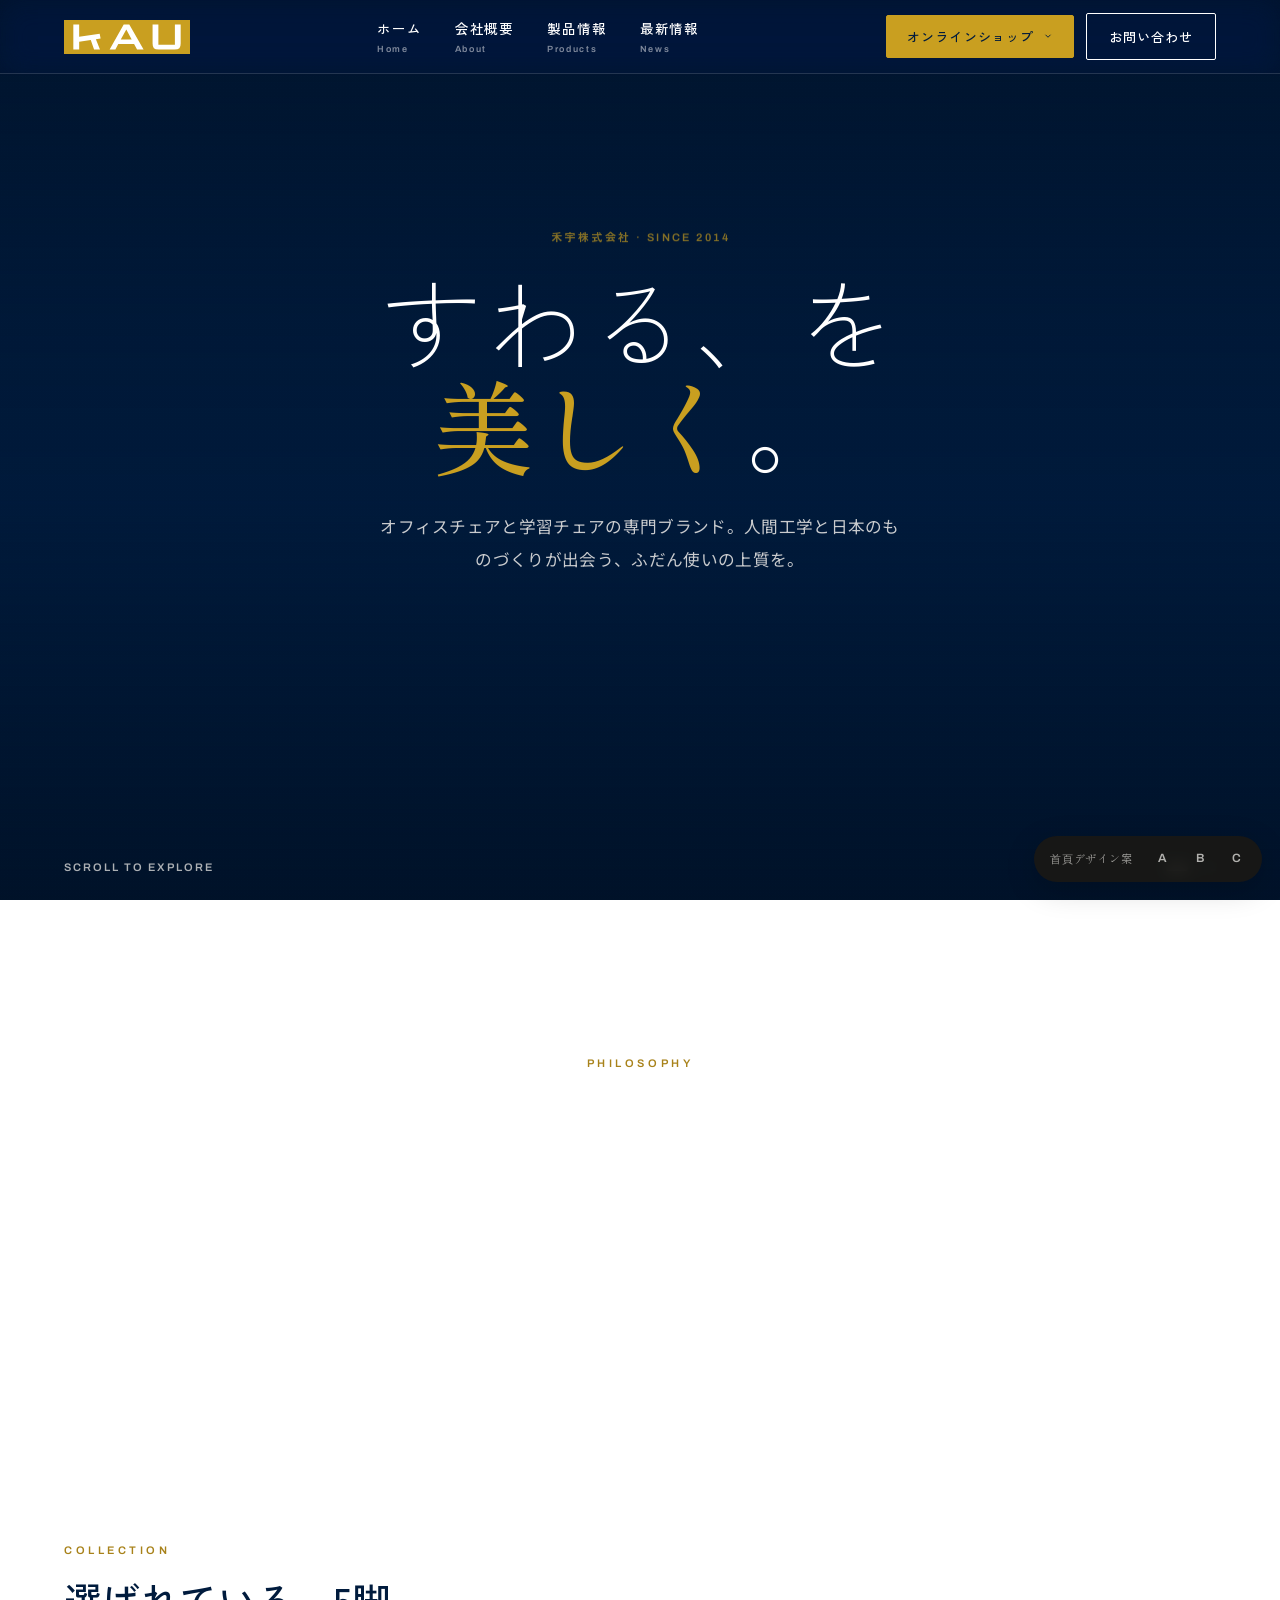
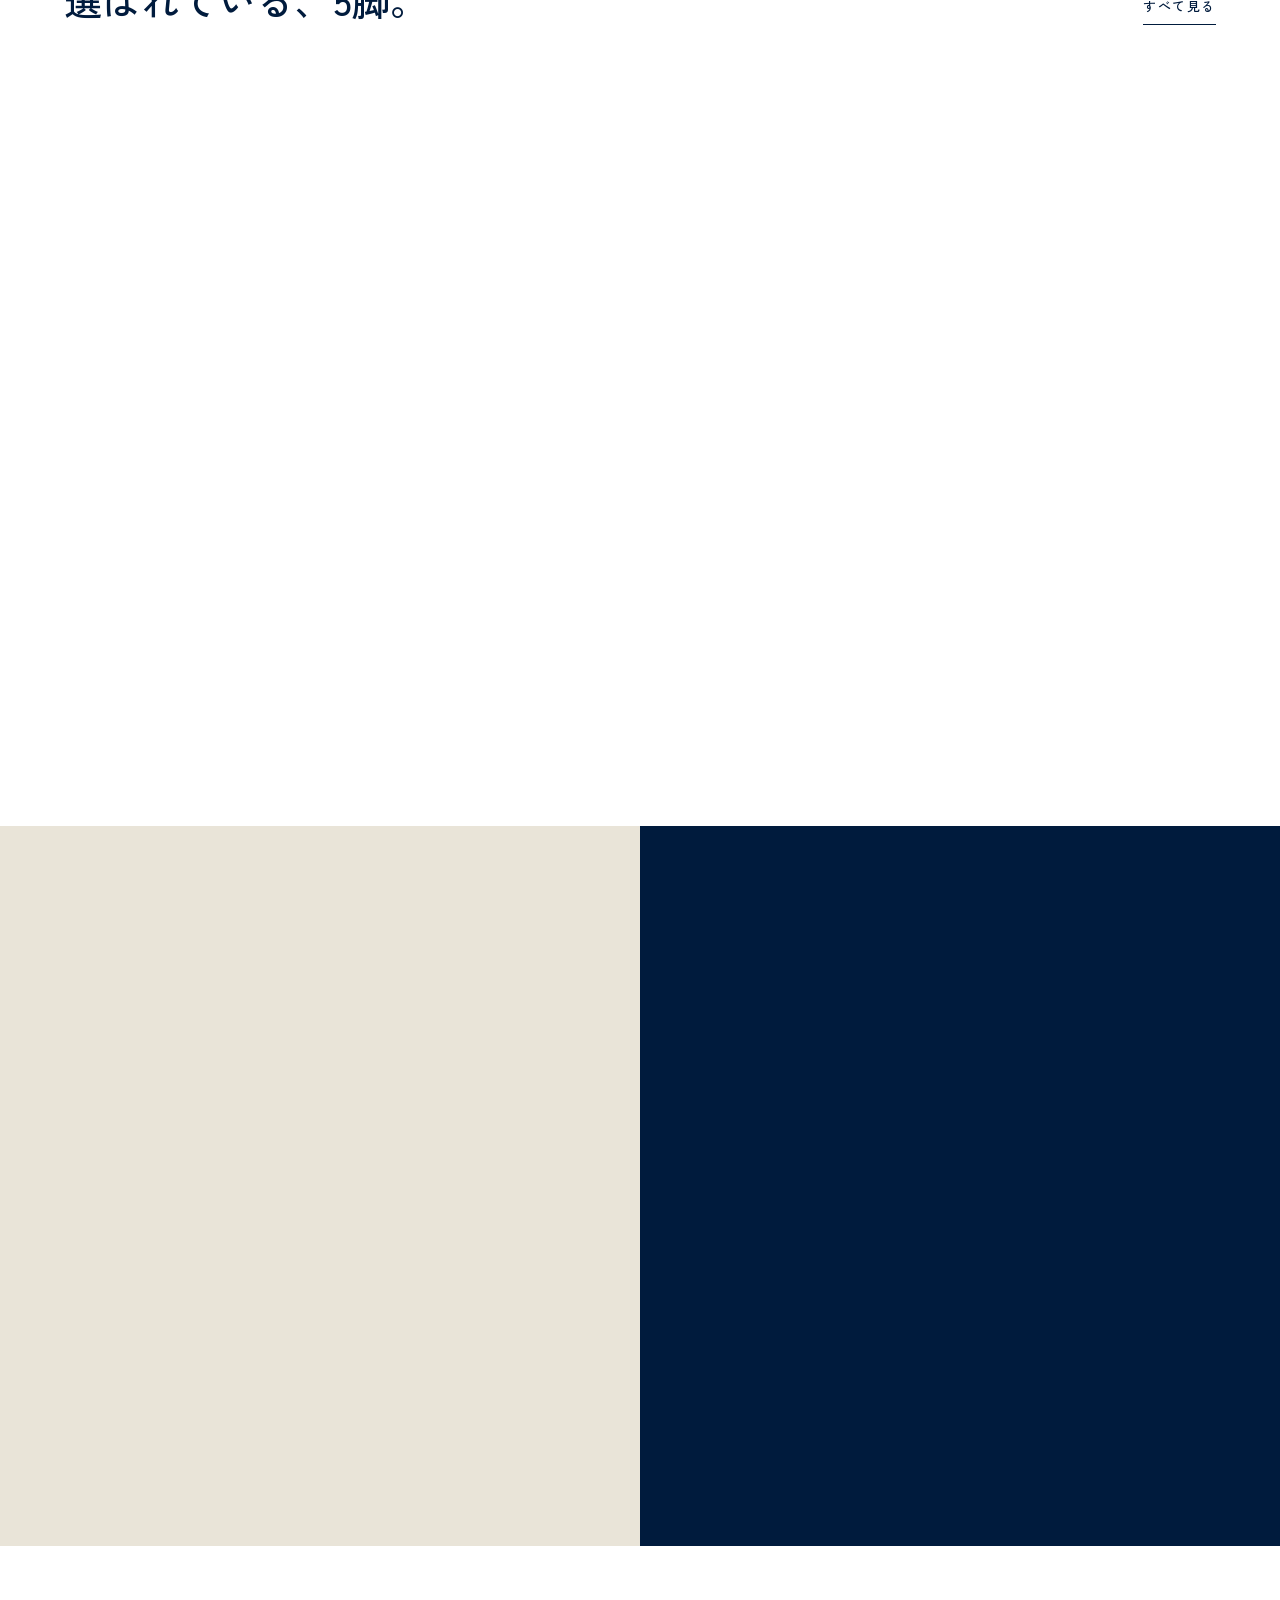
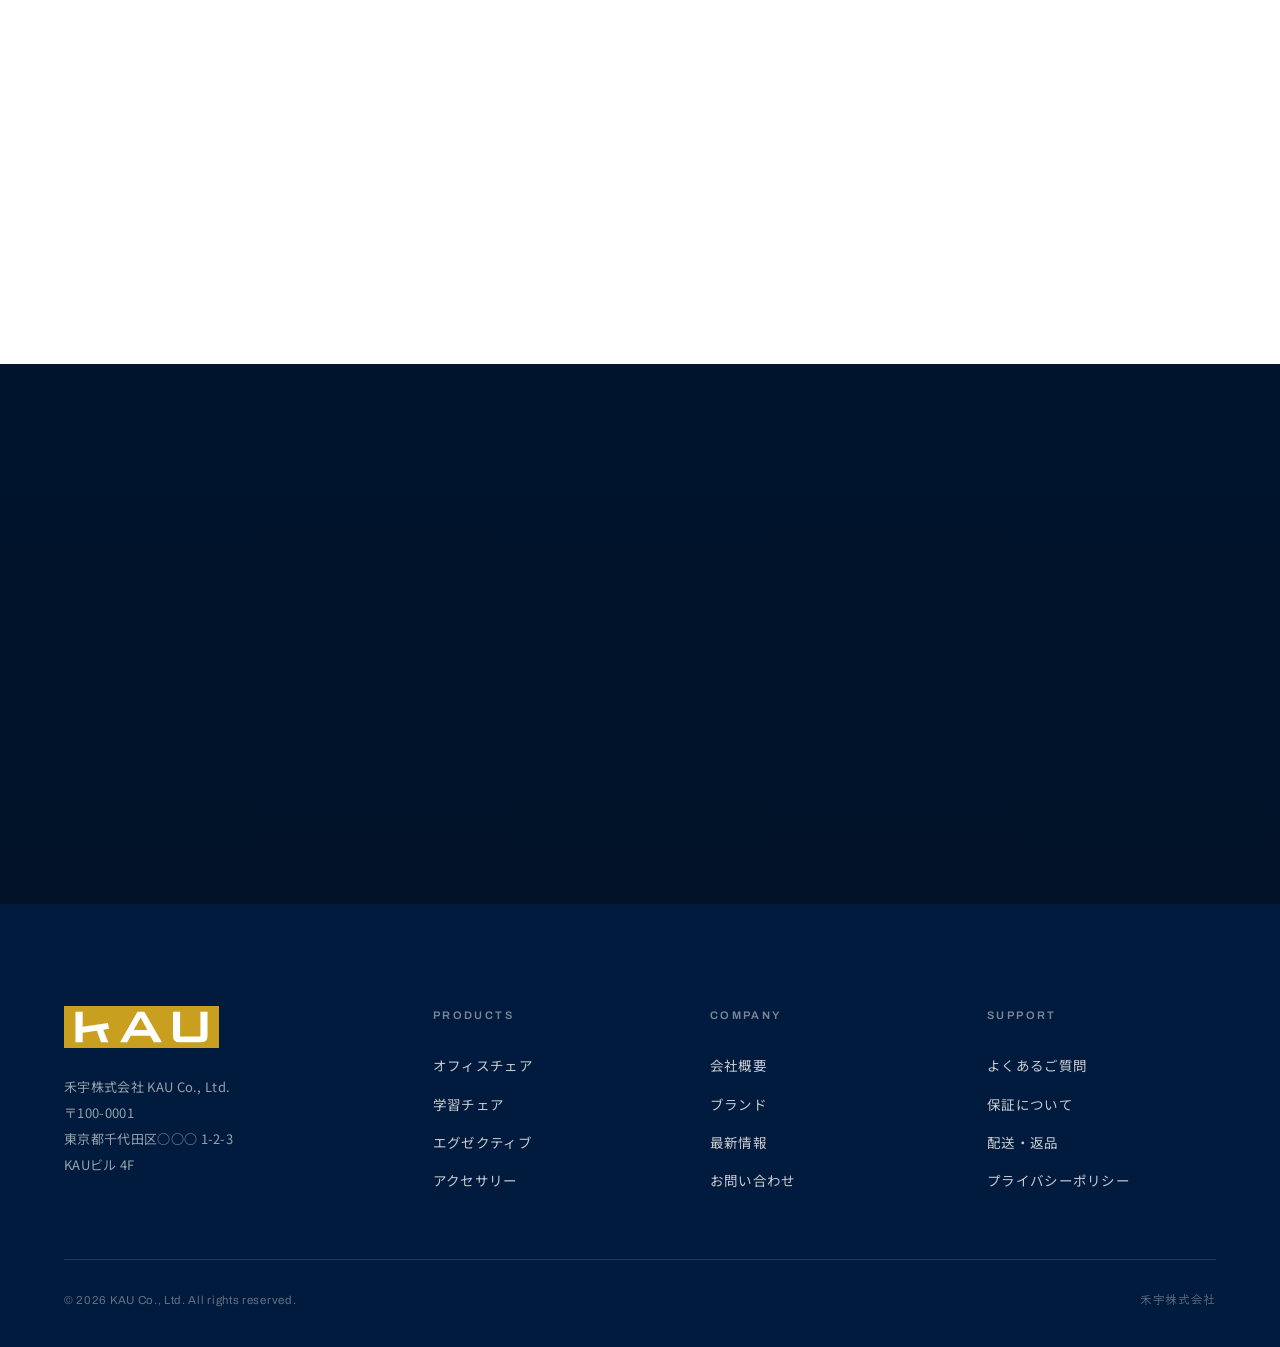
==== home.html @ b7b802b1 "Animate homepage hero image" ====
<!DOCTYPE html>
<html lang="ja"><head><script>window.__resources={"logoLight":"assets/053b8cb4-734b-4eab-8c12-07be625736fb.svg","logoDark":"assets/9c08a819-bf9d-463f-86af-22e1c2d67a0f.svg"};</script>
<meta charset="utf-8">
<meta name="viewport" content="width=device-width, initial-scale=1">
<title>禾宇株式会社 KAU Co., Ltd. — Sit Beautifully</title>


<style>/* ============================================================
   KAU 禾宇株式会社 — Shared Design System
   Japanese minimal · gold × navy on cream
   ============================================================ */

@font-face {
  font-family: 'Archivo';
  font-style: normal;
  font-weight: 400;
  font-stretch: 100%;
  font-display: swap;
  src: url("assets/b38bb054-e94f-462e-8fa9-05065b06b223.woff2") format('woff2');
  unicode-range: U+20-7e, U+a5, U+a9, U+b0, U+b7, U+d7, U+2013-2014, U+25cb, U+3000-3002, U+300c-300d, U+3012, U+3042, U+3044, U+3046, U+3048, U+304a-304d, U+304f, U+3051-305b, U+305d-3061, U+3063-306b, U+306e-3070, U+3073, U+3075-3076, U+3078-3079, U+307b, U+307e-3082, U+3084, U+3087-308d, U+308f, U+3092-3093, U+30a2-30a4, U+30a7-30ab, U+30ad, U+30af-30b1, U+30b3, U+30b5-30bc, U+30bf-30c1, U+30c3, U+30c6-30cb, U+30cf-30d1, U+30d3, U+30d5-30d7, U+30d9, U+30db, U+30dd-30e3, U+30e5, U+30e7, U+30e9-30ed, U+30ef, U+30f3, U+30fb-30fc, U+4e00-4e01, U+4e07, U+4e0a-4e0b, U+4e16, U+4e21, U+4e2d, U+4e3b, U+4e45, U+4e4b, U+4e88, U+4e8b, U+4ea4, U+4eac, U+4eba, U+4ec0, U+4ed5, U+4ee3, U+4efb, U+4f01, U+4f11, U+4f1a, U+4f47, U+4f4d, U+4f53, U+4f5c, U+4f7f, U+4fdd, U+5065, U+50be, U+50cf, U+50f9, U+512a, U+5148, U+5165, U+5177, U+5185-5186, U+5199, U+51fa, U+5206, U+522a, U+5236, U+52a0, U+52d5, U+52e2, U+5316, U+533a, U+5343, U+5354, U+5373, U+539a, U+53d6-53d7, U+53ef-53f0, U+53f3, U+5408, U+540d, U+5411, U+54c1, U+54e1, U+554f, U+5668, U+56f3, U+571f, U+5727-5728, U+5730, U+5831, U+5834, U+58f2, U+591a, U+5927, U+5929, U+59a5, U+59cb, U+59ff, U+5b50, U+5b57-5b58, U+5b66, U+5b87, U+5b89, U+5b9f, U+5bb6, U+5bb9, U+5bbf, U+5bc4, U+5be7, U+5bfe, U+5c02, U+5c0e, U+5c4a, U+5c55, U+5de5-5de6, U+5e02, U+5e38, U+5e73-5e74, U+5e97, U+5ea7, U+5eb7, U+5f0f, U+5f15, U+5f62, U+5f79, U+5f8c, U+5f92-5f93, U+5fae, U+5fc3, U+5fdc, U+5feb, U+6027, U+60c5, U+611b, U+611f, U+6210, U+623f-6240, U+627f, U+629c, U+6307, U+6309, U+6389, U+63a1-63a2, U+63d0, U+63db, U+63f4, U+652f, U+6563, U+6570, U+6574, U+659c, U+65b0, U+65b9, U+65e5, U+6642, U+666f, U+66ae, U+66ff-6700, U+6708, U+671f, U+672b-672c, U+6750, U+6765, U+6771, U+682a, U+683c, U+6848, U+6905, U+691c, U+696d, U+697d, U+6982, U+69cb, U+6a5f, U+6b21, U+6b63, U+6b69, U+6bb5, U+6bce, U+6c17, U+6c42, U+6cbf, U+6cd5, U+6d41, U+6dfb, U+6eb6, U+7136, U+73fe, U+751f, U+7528, U+7530, U+753b, U+75b2, U+767a, U+76ae, U+76f4, U+76f8, U+771f, U+77e5, U+78ba, U+793a, U+793e, U+795d, U+79be, U+79c1, U+79d1, U+7a4d, U+7a7a, U+7acb, U+7b87, U+7b97, U+7d04, U+7d20, U+7d30, U+7d9a, U+7dda, U+7de0, U+7f6e, U+7f8e, U+7fd2, U+8005, U+8010, U+808c, U+80cc, U+811a, U+81ea, U+8207, U+826f, U+8377, U+85cf, U+884c, U+8868, U+88fd, U+8981, U+898b, U+89a7, U+8a08, U+8a2d, U+8a3c, U+8a66, U+8a73, U+8aad, U+8abf, U+8ac7, U+8acb, U+8ca9, U+8cb7, U+8cc7, U+8cde, U+8cea, U+8cfc, U+8db3, U+8efd, U+8fbc, U+8fd4, U+8ffd, U+9001, U+9006, U+9014, U+9019-901a, U+9020, U+904e, U+9053, U+9069, U+9078, U+90e8, U+90fd, U+914d, U+91cd, U+91cf, U+91d1, U+9215, U+9280, U+9577, U+9580, U+958b, U+9593, U+962a, U+969b, U+96b1, U+96c6, U+9759, U+9762, U+9769, U+986f, U+99c5, U+9a13, U+9aa8, U+9ad8, U+ff08-ff09;
}
@font-face {
  font-family: 'Archivo';
  font-style: normal;
  font-weight: 500;
  font-stretch: 100%;
  font-display: swap;
  src: url("assets/b38bb054-e94f-462e-8fa9-05065b06b223.woff2") format('woff2');
  unicode-range: U+20-7e, U+a5, U+a9, U+b0, U+b7, U+d7, U+2013-2014, U+25cb, U+3000-3002, U+300c-300d, U+3012, U+3042, U+3044, U+3046, U+3048, U+304a-304d, U+304f, U+3051-305b, U+305d-3061, U+3063-306b, U+306e-3070, U+3073, U+3075-3076, U+3078-3079, U+307b, U+307e-3082, U+3084, U+3087-308d, U+308f, U+3092-3093, U+30a2-30a4, U+30a7-30ab, U+30ad, U+30af-30b1, U+30b3, U+30b5-30bc, U+30bf-30c1, U+30c3, U+30c6-30cb, U+30cf-30d1, U+30d3, U+30d5-30d7, U+30d9, U+30db, U+30dd-30e3, U+30e5, U+30e7, U+30e9-30ed, U+30ef, U+30f3, U+30fb-30fc, U+4e00-4e01, U+4e07, U+4e0a-4e0b, U+4e16, U+4e21, U+4e2d, U+4e3b, U+4e45, U+4e4b, U+4e88, U+4e8b, U+4ea4, U+4eac, U+4eba, U+4ec0, U+4ed5, U+4ee3, U+4efb, U+4f01, U+4f11, U+4f1a, U+4f47, U+4f4d, U+4f53, U+4f5c, U+4f7f, U+4fdd, U+5065, U+50be, U+50cf, U+50f9, U+512a, U+5148, U+5165, U+5177, U+5185-5186, U+5199, U+51fa, U+5206, U+522a, U+5236, U+52a0, U+52d5, U+52e2, U+5316, U+533a, U+5343, U+5354, U+5373, U+539a, U+53d6-53d7, U+53ef-53f0, U+53f3, U+5408, U+540d, U+5411, U+54c1, U+54e1, U+554f, U+5668, U+56f3, U+571f, U+5727-5728, U+5730, U+5831, U+5834, U+58f2, U+591a, U+5927, U+5929, U+59a5, U+59cb, U+59ff, U+5b50, U+5b57-5b58, U+5b66, U+5b87, U+5b89, U+5b9f, U+5bb6, U+5bb9, U+5bbf, U+5bc4, U+5be7, U+5bfe, U+5c02, U+5c0e, U+5c4a, U+5c55, U+5de5-5de6, U+5e02, U+5e38, U+5e73-5e74, U+5e97, U+5ea7, U+5eb7, U+5f0f, U+5f15, U+5f62, U+5f79, U+5f8c, U+5f92-5f93, U+5fae, U+5fc3, U+5fdc, U+5feb, U+6027, U+60c5, U+611b, U+611f, U+6210, U+623f-6240, U+627f, U+629c, U+6307, U+6309, U+6389, U+63a1-63a2, U+63d0, U+63db, U+63f4, U+652f, U+6563, U+6570, U+6574, U+659c, U+65b0, U+65b9, U+65e5, U+6642, U+666f, U+66ae, U+66ff-6700, U+6708, U+671f, U+672b-672c, U+6750, U+6765, U+6771, U+682a, U+683c, U+6848, U+6905, U+691c, U+696d, U+697d, U+6982, U+69cb, U+6a5f, U+6b21, U+6b63, U+6b69, U+6bb5, U+6bce, U+6c17, U+6c42, U+6cbf, U+6cd5, U+6d41, U+6dfb, U+6eb6, U+7136, U+73fe, U+751f, U+7528, U+7530, U+753b, U+75b2, U+767a, U+76ae, U+76f4, U+76f8, U+771f, U+77e5, U+78ba, U+793a, U+793e, U+795d, U+79be, U+79c1, U+79d1, U+7a4d, U+7a7a, U+7acb, U+7b87, U+7b97, U+7d04, U+7d20, U+7d30, U+7d9a, U+7dda, U+7de0, U+7f6e, U+7f8e, U+7fd2, U+8005, U+8010, U+808c, U+80cc, U+811a, U+81ea, U+8207, U+826f, U+8377, U+85cf, U+884c, U+8868, U+88fd, U+8981, U+898b, U+89a7, U+8a08, U+8a2d, U+8a3c, U+8a66, U+8a73, U+8aad, U+8abf, U+8ac7, U+8acb, U+8ca9, U+8cb7, U+8cc7, U+8cde, U+8cea, U+8cfc, U+8db3, U+8efd, U+8fbc, U+8fd4, U+8ffd, U+9001, U+9006, U+9014, U+9019-901a, U+9020, U+904e, U+9053, U+9069, U+9078, U+90e8, U+90fd, U+914d, U+91cd, U+91cf, U+91d1, U+9215, U+9280, U+9577, U+9580, U+958b, U+9593, U+962a, U+969b, U+96b1, U+96c6, U+9759, U+9762, U+9769, U+986f, U+99c5, U+9a13, U+9aa8, U+9ad8, U+ff08-ff09;
}
@font-face {
  font-family: 'Archivo';
  font-style: normal;
  font-weight: 600;
  font-stretch: 100%;
  font-display: swap;
  src: url("assets/b38bb054-e94f-462e-8fa9-05065b06b223.woff2") format('woff2');
  unicode-range: U+20-7e, U+a5, U+a9, U+b0, U+b7, U+d7, U+2013-2014, U+25cb, U+3000-3002, U+300c-300d, U+3012, U+3042, U+3044, U+3046, U+3048, U+304a-304d, U+304f, U+3051-305b, U+305d-3061, U+3063-306b, U+306e-3070, U+3073, U+3075-3076, U+3078-3079, U+307b, U+307e-3082, U+3084, U+3087-308d, U+308f, U+3092-3093, U+30a2-30a4, U+30a7-30ab, U+30ad, U+30af-30b1, U+30b3, U+30b5-30bc, U+30bf-30c1, U+30c3, U+30c6-30cb, U+30cf-30d1, U+30d3, U+30d5-30d7, U+30d9, U+30db, U+30dd-30e3, U+30e5, U+30e7, U+30e9-30ed, U+30ef, U+30f3, U+30fb-30fc, U+4e00-4e01, U+4e07, U+4e0a-4e0b, U+4e16, U+4e21, U+4e2d, U+4e3b, U+4e45, U+4e4b, U+4e88, U+4e8b, U+4ea4, U+4eac, U+4eba, U+4ec0, U+4ed5, U+4ee3, U+4efb, U+4f01, U+4f11, U+4f1a, U+4f47, U+4f4d, U+4f53, U+4f5c, U+4f7f, U+4fdd, U+5065, U+50be, U+50cf, U+50f9, U+512a, U+5148, U+5165, U+5177, U+5185-5186, U+5199, U+51fa, U+5206, U+522a, U+5236, U+52a0, U+52d5, U+52e2, U+5316, U+533a, U+5343, U+5354, U+5373, U+539a, U+53d6-53d7, U+53ef-53f0, U+53f3, U+5408, U+540d, U+5411, U+54c1, U+54e1, U+554f, U+5668, U+56f3, U+571f, U+5727-5728, U+5730, U+5831, U+5834, U+58f2, U+591a, U+5927, U+5929, U+59a5, U+59cb, U+59ff, U+5b50, U+5b57-5b58, U+5b66, U+5b87, U+5b89, U+5b9f, U+5bb6, U+5bb9, U+5bbf, U+5bc4, U+5be7, U+5bfe, U+5c02, U+5c0e, U+5c4a, U+5c55, U+5de5-5de6, U+5e02, U+5e38, U+5e73-5e74, U+5e97, U+5ea7, U+5eb7, U+5f0f, U+5f15, U+5f62, U+5f79, U+5f8c, U+5f92-5f93, U+5fae, U+5fc3, U+5fdc, U+5feb, U+6027, U+60c5, U+611b, U+611f, U+6210, U+623f-6240, U+627f, U+629c, U+6307, U+6309, U+6389, U+63a1-63a2, U+63d0, U+63db, U+63f4, U+652f, U+6563, U+6570, U+6574, U+659c, U+65b0, U+65b9, U+65e5, U+6642, U+666f, U+66ae, U+66ff-6700, U+6708, U+671f, U+672b-672c, U+6750, U+6765, U+6771, U+682a, U+683c, U+6848, U+6905, U+691c, U+696d, U+697d, U+6982, U+69cb, U+6a5f, U+6b21, U+6b63, U+6b69, U+6bb5, U+6bce, U+6c17, U+6c42, U+6cbf, U+6cd5, U+6d41, U+6dfb, U+6eb6, U+7136, U+73fe, U+751f, U+7528, U+7530, U+753b, U+75b2, U+767a, U+76ae, U+76f4, U+76f8, U+771f, U+77e5, U+78ba, U+793a, U+793e, U+795d, U+79be, U+79c1, U+79d1, U+7a4d, U+7a7a, U+7acb, U+7b87, U+7b97, U+7d04, U+7d20, U+7d30, U+7d9a, U+7dda, U+7de0, U+7f6e, U+7f8e, U+7fd2, U+8005, U+8010, U+808c, U+80cc, U+811a, U+81ea, U+8207, U+826f, U+8377, U+85cf, U+884c, U+8868, U+88fd, U+8981, U+898b, U+89a7, U+8a08, U+8a2d, U+8a3c, U+8a66, U+8a73, U+8aad, U+8abf, U+8ac7, U+8acb, U+8ca9, U+8cb7, U+8cc7, U+8cde, U+8cea, U+8cfc, U+8db3, U+8efd, U+8fbc, U+8fd4, U+8ffd, U+9001, U+9006, U+9014, U+9019-901a, U+9020, U+904e, U+9053, U+9069, U+9078, U+90e8, U+90fd, U+914d, U+91cd, U+91cf, U+91d1, U+9215, U+9280, U+9577, U+9580, U+958b, U+9593, U+962a, U+969b, U+96b1, U+96c6, U+9759, U+9762, U+9769, U+986f, U+99c5, U+9a13, U+9aa8, U+9ad8, U+ff08-ff09;
}
@font-face {
  font-family: 'Archivo';
  font-style: normal;
  font-weight: 700;
  font-stretch: 100%;
  font-display: swap;
  src: url("assets/b38bb054-e94f-462e-8fa9-05065b06b223.woff2") format('woff2');
  unicode-range: U+20-7e, U+a5, U+a9, U+b0, U+b7, U+d7, U+2013-2014, U+25cb, U+3000-3002, U+300c-300d, U+3012, U+3042, U+3044, U+3046, U+3048, U+304a-304d, U+304f, U+3051-305b, U+305d-3061, U+3063-306b, U+306e-3070, U+3073, U+3075-3076, U+3078-3079, U+307b, U+307e-3082, U+3084, U+3087-308d, U+308f, U+3092-3093, U+30a2-30a4, U+30a7-30ab, U+30ad, U+30af-30b1, U+30b3, U+30b5-30bc, U+30bf-30c1, U+30c3, U+30c6-30cb, U+30cf-30d1, U+30d3, U+30d5-30d7, U+30d9, U+30db, U+30dd-30e3, U+30e5, U+30e7, U+30e9-30ed, U+30ef, U+30f3, U+30fb-30fc, U+4e00-4e01, U+4e07, U+4e0a-4e0b, U+4e16, U+4e21, U+4e2d, U+4e3b, U+4e45, U+4e4b, U+4e88, U+4e8b, U+4ea4, U+4eac, U+4eba, U+4ec0, U+4ed5, U+4ee3, U+4efb, U+4f01, U+4f11, U+4f1a, U+4f47, U+4f4d, U+4f53, U+4f5c, U+4f7f, U+4fdd, U+5065, U+50be, U+50cf, U+50f9, U+512a, U+5148, U+5165, U+5177, U+5185-5186, U+5199, U+51fa, U+5206, U+522a, U+5236, U+52a0, U+52d5, U+52e2, U+5316, U+533a, U+5343, U+5354, U+5373, U+539a, U+53d6-53d7, U+53ef-53f0, U+53f3, U+5408, U+540d, U+5411, U+54c1, U+54e1, U+554f, U+5668, U+56f3, U+571f, U+5727-5728, U+5730, U+5831, U+5834, U+58f2, U+591a, U+5927, U+5929, U+59a5, U+59cb, U+59ff, U+5b50, U+5b57-5b58, U+5b66, U+5b87, U+5b89, U+5b9f, U+5bb6, U+5bb9, U+5bbf, U+5bc4, U+5be7, U+5bfe, U+5c02, U+5c0e, U+5c4a, U+5c55, U+5de5-5de6, U+5e02, U+5e38, U+5e73-5e74, U+5e97, U+5ea7, U+5eb7, U+5f0f, U+5f15, U+5f62, U+5f79, U+5f8c, U+5f92-5f93, U+5fae, U+5fc3, U+5fdc, U+5feb, U+6027, U+60c5, U+611b, U+611f, U+6210, U+623f-6240, U+627f, U+629c, U+6307, U+6309, U+6389, U+63a1-63a2, U+63d0, U+63db, U+63f4, U+652f, U+6563, U+6570, U+6574, U+659c, U+65b0, U+65b9, U+65e5, U+6642, U+666f, U+66ae, U+66ff-6700, U+6708, U+671f, U+672b-672c, U+6750, U+6765, U+6771, U+682a, U+683c, U+6848, U+6905, U+691c, U+696d, U+697d, U+6982, U+69cb, U+6a5f, U+6b21, U+6b63, U+6b69, U+6bb5, U+6bce, U+6c17, U+6c42, U+6cbf, U+6cd5, U+6d41, U+6dfb, U+6eb6, U+7136, U+73fe, U+751f, U+7528, U+7530, U+753b, U+75b2, U+767a, U+76ae, U+76f4, U+76f8, U+771f, U+77e5, U+78ba, U+793a, U+793e, U+795d, U+79be, U+79c1, U+79d1, U+7a4d, U+7a7a, U+7acb, U+7b87, U+7b97, U+7d04, U+7d20, U+7d30, U+7d9a, U+7dda, U+7de0, U+7f6e, U+7f8e, U+7fd2, U+8005, U+8010, U+808c, U+80cc, U+811a, U+81ea, U+8207, U+826f, U+8377, U+85cf, U+884c, U+8868, U+88fd, U+8981, U+898b, U+89a7, U+8a08, U+8a2d, U+8a3c, U+8a66, U+8a73, U+8aad, U+8abf, U+8ac7, U+8acb, U+8ca9, U+8cb7, U+8cc7, U+8cde, U+8cea, U+8cfc, U+8db3, U+8efd, U+8fbc, U+8fd4, U+8ffd, U+9001, U+9006, U+9014, U+9019-901a, U+9020, U+904e, U+9053, U+9069, U+9078, U+90e8, U+90fd, U+914d, U+91cd, U+91cf, U+91d1, U+9215, U+9280, U+9577, U+9580, U+958b, U+9593, U+962a, U+969b, U+96b1, U+96c6, U+9759, U+9762, U+9769, U+986f, U+99c5, U+9a13, U+9aa8, U+9ad8, U+ff08-ff09;
}
@font-face {
  font-family: 'Archivo';
  font-style: normal;
  font-weight: 800;
  font-stretch: 100%;
  font-display: swap;
  src: url("assets/b38bb054-e94f-462e-8fa9-05065b06b223.woff2") format('woff2');
  unicode-range: U+20-7e, U+a5, U+a9, U+b0, U+b7, U+d7, U+2013-2014, U+25cb, U+3000-3002, U+300c-300d, U+3012, U+3042, U+3044, U+3046, U+3048, U+304a-304d, U+304f, U+3051-305b, U+305d-3061, U+3063-306b, U+306e-3070, U+3073, U+3075-3076, U+3078-3079, U+307b, U+307e-3082, U+3084, U+3087-308d, U+308f, U+3092-3093, U+30a2-30a4, U+30a7-30ab, U+30ad, U+30af-30b1, U+30b3, U+30b5-30bc, U+30bf-30c1, U+30c3, U+30c6-30cb, U+30cf-30d1, U+30d3, U+30d5-30d7, U+30d9, U+30db, U+30dd-30e3, U+30e5, U+30e7, U+30e9-30ed, U+30ef, U+30f3, U+30fb-30fc, U+4e00-4e01, U+4e07, U+4e0a-4e0b, U+4e16, U+4e21, U+4e2d, U+4e3b, U+4e45, U+4e4b, U+4e88, U+4e8b, U+4ea4, U+4eac, U+4eba, U+4ec0, U+4ed5, U+4ee3, U+4efb, U+4f01, U+4f11, U+4f1a, U+4f47, U+4f4d, U+4f53, U+4f5c, U+4f7f, U+4fdd, U+5065, U+50be, U+50cf, U+50f9, U+512a, U+5148, U+5165, U+5177, U+5185-5186, U+5199, U+51fa, U+5206, U+522a, U+5236, U+52a0, U+52d5, U+52e2, U+5316, U+533a, U+5343, U+5354, U+5373, U+539a, U+53d6-53d7, U+53ef-53f0, U+53f3, U+5408, U+540d, U+5411, U+54c1, U+54e1, U+554f, U+5668, U+56f3, U+571f, U+5727-5728, U+5730, U+5831, U+5834, U+58f2, U+591a, U+5927, U+5929, U+59a5, U+59cb, U+59ff, U+5b50, U+5b57-5b58, U+5b66, U+5b87, U+5b89, U+5b9f, U+5bb6, U+5bb9, U+5bbf, U+5bc4, U+5be7, U+5bfe, U+5c02, U+5c0e, U+5c4a, U+5c55, U+5de5-5de6, U+5e02, U+5e38, U+5e73-5e74, U+5e97, U+5ea7, U+5eb7, U+5f0f, U+5f15, U+5f62, U+5f79, U+5f8c, U+5f92-5f93, U+5fae, U+5fc3, U+5fdc, U+5feb, U+6027, U+60c5, U+611b, U+611f, U+6210, U+623f-6240, U+627f, U+629c, U+6307, U+6309, U+6389, U+63a1-63a2, U+63d0, U+63db, U+63f4, U+652f, U+6563, U+6570, U+6574, U+659c, U+65b0, U+65b9, U+65e5, U+6642, U+666f, U+66ae, U+66ff-6700, U+6708, U+671f, U+672b-672c, U+6750, U+6765, U+6771, U+682a, U+683c, U+6848, U+6905, U+691c, U+696d, U+697d, U+6982, U+69cb, U+6a5f, U+6b21, U+6b63, U+6b69, U+6bb5, U+6bce, U+6c17, U+6c42, U+6cbf, U+6cd5, U+6d41, U+6dfb, U+6eb6, U+7136, U+73fe, U+751f, U+7528, U+7530, U+753b, U+75b2, U+767a, U+76ae, U+76f4, U+76f8, U+771f, U+77e5, U+78ba, U+793a, U+793e, U+795d, U+79be, U+79c1, U+79d1, U+7a4d, U+7a7a, U+7acb, U+7b87, U+7b97, U+7d04, U+7d20, U+7d30, U+7d9a, U+7dda, U+7de0, U+7f6e, U+7f8e, U+7fd2, U+8005, U+8010, U+808c, U+80cc, U+811a, U+81ea, U+8207, U+826f, U+8377, U+85cf, U+884c, U+8868, U+88fd, U+8981, U+898b, U+89a7, U+8a08, U+8a2d, U+8a3c, U+8a66, U+8a73, U+8aad, U+8abf, U+8ac7, U+8acb, U+8ca9, U+8cb7, U+8cc7, U+8cde, U+8cea, U+8cfc, U+8db3, U+8efd, U+8fbc, U+8fd4, U+8ffd, U+9001, U+9006, U+9014, U+9019-901a, U+9020, U+904e, U+9053, U+9069, U+9078, U+90e8, U+90fd, U+914d, U+91cd, U+91cf, U+91d1, U+9215, U+9280, U+9577, U+9580, U+958b, U+9593, U+962a, U+969b, U+96b1, U+96c6, U+9759, U+9762, U+9769, U+986f, U+99c5, U+9a13, U+9aa8, U+9ad8, U+ff08-ff09;
}
@font-face {
  font-family: 'Noto Sans JP';
  font-style: normal;
  font-weight: 300;
  font-display: swap;
  src: url("assets/2e7d9f09-bf9b-46b2-b47b-f2fb68afef77.woff2") format('woff2');
  unicode-range: U+20-7e, U+a5, U+a9, U+b0, U+b7, U+d7, U+2013-2014, U+25cb, U+3000-3002, U+300c-300d, U+3012, U+3042, U+3044, U+3046, U+3048, U+304a-304d, U+304f, U+3051-305b, U+305d-3061, U+3063-306b, U+306e-3070, U+3073, U+3075-3076, U+3078-3079, U+307b, U+307e-3082, U+3084, U+3087-308d, U+308f, U+3092-3093, U+30a2-30a4, U+30a7-30ab, U+30ad, U+30af-30b1, U+30b3, U+30b5-30bc, U+30bf-30c1, U+30c3, U+30c6-30cb, U+30cf-30d1, U+30d3, U+30d5-30d7, U+30d9, U+30db, U+30dd-30e3, U+30e5, U+30e7, U+30e9-30ed, U+30ef, U+30f3, U+30fb-30fc, U+4e00-4e01, U+4e07, U+4e0a-4e0b, U+4e16, U+4e21, U+4e2d, U+4e3b, U+4e45, U+4e4b, U+4e88, U+4e8b, U+4ea4, U+4eac, U+4eba, U+4ec0, U+4ed5, U+4ee3, U+4efb, U+4f01, U+4f11, U+4f1a, U+4f47, U+4f4d, U+4f53, U+4f5c, U+4f7f, U+4fdd, U+5065, U+50be, U+50cf, U+50f9, U+512a, U+5148, U+5165, U+5177, U+5185-5186, U+5199, U+51fa, U+5206, U+522a, U+5236, U+52a0, U+52d5, U+52e2, U+5316, U+533a, U+5343, U+5354, U+5373, U+539a, U+53d6-53d7, U+53ef-53f0, U+53f3, U+5408, U+540d, U+5411, U+54c1, U+54e1, U+554f, U+5668, U+56f3, U+571f, U+5727-5728, U+5730, U+5831, U+5834, U+58f2, U+591a, U+5927, U+5929, U+59a5, U+59cb, U+59ff, U+5b50, U+5b57-5b58, U+5b66, U+5b87, U+5b89, U+5b9f, U+5bb6, U+5bb9, U+5bbf, U+5bc4, U+5be7, U+5bfe, U+5c02, U+5c0e, U+5c4a, U+5c55, U+5de5-5de6, U+5e02, U+5e38, U+5e73-5e74, U+5e97, U+5ea7, U+5eb7, U+5f0f, U+5f15, U+5f62, U+5f79, U+5f8c, U+5f92-5f93, U+5fae, U+5fc3, U+5fdc, U+5feb, U+6027, U+60c5, U+611b, U+611f, U+6210, U+623f-6240, U+627f, U+629c, U+6307, U+6309, U+6389, U+63a1-63a2, U+63d0, U+63db, U+63f4, U+652f, U+6563, U+6570, U+6574, U+659c, U+65b0, U+65b9, U+65e5, U+6642, U+666f, U+66ae, U+66ff-6700, U+6708, U+671f, U+672b-672c, U+6750, U+6765, U+6771, U+682a, U+683c, U+6848, U+6905, U+691c, U+696d, U+697d, U+6982, U+69cb, U+6a5f, U+6b21, U+6b63, U+6b69, U+6bb5, U+6bce, U+6c17, U+6c42, U+6cbf, U+6cd5, U+6d41, U+6dfb, U+6eb6, U+7136, U+73fe, U+751f, U+7528, U+7530, U+753b, U+75b2, U+767a, U+76ae, U+76f4, U+76f8, U+771f, U+77e5, U+78ba, U+793a, U+793e, U+795d, U+79be, U+79c1, U+79d1, U+7a4d, U+7a7a, U+7acb, U+7b87, U+7b97, U+7d04, U+7d20, U+7d30, U+7d9a, U+7dda, U+7de0, U+7f6e, U+7f8e, U+7fd2, U+8005, U+8010, U+808c, U+80cc, U+811a, U+81ea, U+8207, U+826f, U+8377, U+85cf, U+884c, U+8868, U+88fd, U+8981, U+898b, U+89a7, U+8a08, U+8a2d, U+8a3c, U+8a66, U+8a73, U+8aad, U+8abf, U+8ac7, U+8acb, U+8ca9, U+8cb7, U+8cc7, U+8cde, U+8cea, U+8cfc, U+8db3, U+8efd, U+8fbc, U+8fd4, U+8ffd, U+9001, U+9006, U+9014, U+9019-901a, U+9020, U+904e, U+9053, U+9069, U+9078, U+90e8, U+90fd, U+914d, U+91cd, U+91cf, U+91d1, U+9215, U+9280, U+9577, U+9580, U+958b, U+9593, U+962a, U+969b, U+96b1, U+96c6, U+9759, U+9762, U+9769, U+986f, U+99c5, U+9a13, U+9aa8, U+9ad8, U+ff08-ff09;
}
@font-face {
  font-family: 'Noto Sans JP';
  font-style: normal;
  font-weight: 400;
  font-display: swap;
  src: url("assets/2e7d9f09-bf9b-46b2-b47b-f2fb68afef77.woff2") format('woff2');
  unicode-range: U+20-7e, U+a5, U+a9, U+b0, U+b7, U+d7, U+2013-2014, U+25cb, U+3000-3002, U+300c-300d, U+3012, U+3042, U+3044, U+3046, U+3048, U+304a-304d, U+304f, U+3051-305b, U+305d-3061, U+3063-306b, U+306e-3070, U+3073, U+3075-3076, U+3078-3079, U+307b, U+307e-3082, U+3084, U+3087-308d, U+308f, U+3092-3093, U+30a2-30a4, U+30a7-30ab, U+30ad, U+30af-30b1, U+30b3, U+30b5-30bc, U+30bf-30c1, U+30c3, U+30c6-30cb, U+30cf-30d1, U+30d3, U+30d5-30d7, U+30d9, U+30db, U+30dd-30e3, U+30e5, U+30e7, U+30e9-30ed, U+30ef, U+30f3, U+30fb-30fc, U+4e00-4e01, U+4e07, U+4e0a-4e0b, U+4e16, U+4e21, U+4e2d, U+4e3b, U+4e45, U+4e4b, U+4e88, U+4e8b, U+4ea4, U+4eac, U+4eba, U+4ec0, U+4ed5, U+4ee3, U+4efb, U+4f01, U+4f11, U+4f1a, U+4f47, U+4f4d, U+4f53, U+4f5c, U+4f7f, U+4fdd, U+5065, U+50be, U+50cf, U+50f9, U+512a, U+5148, U+5165, U+5177, U+5185-5186, U+5199, U+51fa, U+5206, U+522a, U+5236, U+52a0, U+52d5, U+52e2, U+5316, U+533a, U+5343, U+5354, U+5373, U+539a, U+53d6-53d7, U+53ef-53f0, U+53f3, U+5408, U+540d, U+5411, U+54c1, U+54e1, U+554f, U+5668, U+56f3, U+571f, U+5727-5728, U+5730, U+5831, U+5834, U+58f2, U+591a, U+5927, U+5929, U+59a5, U+59cb, U+59ff, U+5b50, U+5b57-5b58, U+5b66, U+5b87, U+5b89, U+5b9f, U+5bb6, U+5bb9, U+5bbf, U+5bc4, U+5be7, U+5bfe, U+5c02, U+5c0e, U+5c4a, U+5c55, U+5de5-5de6, U+5e02, U+5e38, U+5e73-5e74, U+5e97, U+5ea7, U+5eb7, U+5f0f, U+5f15, U+5f62, U+5f79, U+5f8c, U+5f92-5f93, U+5fae, U+5fc3, U+5fdc, U+5feb, U+6027, U+60c5, U+611b, U+611f, U+6210, U+623f-6240, U+627f, U+629c, U+6307, U+6309, U+6389, U+63a1-63a2, U+63d0, U+63db, U+63f4, U+652f, U+6563, U+6570, U+6574, U+659c, U+65b0, U+65b9, U+65e5, U+6642, U+666f, U+66ae, U+66ff-6700, U+6708, U+671f, U+672b-672c, U+6750, U+6765, U+6771, U+682a, U+683c, U+6848, U+6905, U+691c, U+696d, U+697d, U+6982, U+69cb, U+6a5f, U+6b21, U+6b63, U+6b69, U+6bb5, U+6bce, U+6c17, U+6c42, U+6cbf, U+6cd5, U+6d41, U+6dfb, U+6eb6, U+7136, U+73fe, U+751f, U+7528, U+7530, U+753b, U+75b2, U+767a, U+76ae, U+76f4, U+76f8, U+771f, U+77e5, U+78ba, U+793a, U+793e, U+795d, U+79be, U+79c1, U+79d1, U+7a4d, U+7a7a, U+7acb, U+7b87, U+7b97, U+7d04, U+7d20, U+7d30, U+7d9a, U+7dda, U+7de0, U+7f6e, U+7f8e, U+7fd2, U+8005, U+8010, U+808c, U+80cc, U+811a, U+81ea, U+8207, U+826f, U+8377, U+85cf, U+884c, U+8868, U+88fd, U+8981, U+898b, U+89a7, U+8a08, U+8a2d, U+8a3c, U+8a66, U+8a73, U+8aad, U+8abf, U+8ac7, U+8acb, U+8ca9, U+8cb7, U+8cc7, U+8cde, U+8cea, U+8cfc, U+8db3, U+8efd, U+8fbc, U+8fd4, U+8ffd, U+9001, U+9006, U+9014, U+9019-901a, U+9020, U+904e, U+9053, U+9069, U+9078, U+90e8, U+90fd, U+914d, U+91cd, U+91cf, U+91d1, U+9215, U+9280, U+9577, U+9580, U+958b, U+9593, U+962a, U+969b, U+96b1, U+96c6, U+9759, U+9762, U+9769, U+986f, U+99c5, U+9a13, U+9aa8, U+9ad8, U+ff08-ff09;
}
@font-face {
  font-family: 'Noto Sans JP';
  font-style: normal;
  font-weight: 500;
  font-display: swap;
  src: url("assets/2e7d9f09-bf9b-46b2-b47b-f2fb68afef77.woff2") format('woff2');
  unicode-range: U+20-7e, U+a5, U+a9, U+b0, U+b7, U+d7, U+2013-2014, U+25cb, U+3000-3002, U+300c-300d, U+3012, U+3042, U+3044, U+3046, U+3048, U+304a-304d, U+304f, U+3051-305b, U+305d-3061, U+3063-306b, U+306e-3070, U+3073, U+3075-3076, U+3078-3079, U+307b, U+307e-3082, U+3084, U+3087-308d, U+308f, U+3092-3093, U+30a2-30a4, U+30a7-30ab, U+30ad, U+30af-30b1, U+30b3, U+30b5-30bc, U+30bf-30c1, U+30c3, U+30c6-30cb, U+30cf-30d1, U+30d3, U+30d5-30d7, U+30d9, U+30db, U+30dd-30e3, U+30e5, U+30e7, U+30e9-30ed, U+30ef, U+30f3, U+30fb-30fc, U+4e00-4e01, U+4e07, U+4e0a-4e0b, U+4e16, U+4e21, U+4e2d, U+4e3b, U+4e45, U+4e4b, U+4e88, U+4e8b, U+4ea4, U+4eac, U+4eba, U+4ec0, U+4ed5, U+4ee3, U+4efb, U+4f01, U+4f11, U+4f1a, U+4f47, U+4f4d, U+4f53, U+4f5c, U+4f7f, U+4fdd, U+5065, U+50be, U+50cf, U+50f9, U+512a, U+5148, U+5165, U+5177, U+5185-5186, U+5199, U+51fa, U+5206, U+522a, U+5236, U+52a0, U+52d5, U+52e2, U+5316, U+533a, U+5343, U+5354, U+5373, U+539a, U+53d6-53d7, U+53ef-53f0, U+53f3, U+5408, U+540d, U+5411, U+54c1, U+54e1, U+554f, U+5668, U+56f3, U+571f, U+5727-5728, U+5730, U+5831, U+5834, U+58f2, U+591a, U+5927, U+5929, U+59a5, U+59cb, U+59ff, U+5b50, U+5b57-5b58, U+5b66, U+5b87, U+5b89, U+5b9f, U+5bb6, U+5bb9, U+5bbf, U+5bc4, U+5be7, U+5bfe, U+5c02, U+5c0e, U+5c4a, U+5c55, U+5de5-5de6, U+5e02, U+5e38, U+5e73-5e74, U+5e97, U+5ea7, U+5eb7, U+5f0f, U+5f15, U+5f62, U+5f79, U+5f8c, U+5f92-5f93, U+5fae, U+5fc3, U+5fdc, U+5feb, U+6027, U+60c5, U+611b, U+611f, U+6210, U+623f-6240, U+627f, U+629c, U+6307, U+6309, U+6389, U+63a1-63a2, U+63d0, U+63db, U+63f4, U+652f, U+6563, U+6570, U+6574, U+659c, U+65b0, U+65b9, U+65e5, U+6642, U+666f, U+66ae, U+66ff-6700, U+6708, U+671f, U+672b-672c, U+6750, U+6765, U+6771, U+682a, U+683c, U+6848, U+6905, U+691c, U+696d, U+697d, U+6982, U+69cb, U+6a5f, U+6b21, U+6b63, U+6b69, U+6bb5, U+6bce, U+6c17, U+6c42, U+6cbf, U+6cd5, U+6d41, U+6dfb, U+6eb6, U+7136, U+73fe, U+751f, U+7528, U+7530, U+753b, U+75b2, U+767a, U+76ae, U+76f4, U+76f8, U+771f, U+77e5, U+78ba, U+793a, U+793e, U+795d, U+79be, U+79c1, U+79d1, U+7a4d, U+7a7a, U+7acb, U+7b87, U+7b97, U+7d04, U+7d20, U+7d30, U+7d9a, U+7dda, U+7de0, U+7f6e, U+7f8e, U+7fd2, U+8005, U+8010, U+808c, U+80cc, U+811a, U+81ea, U+8207, U+826f, U+8377, U+85cf, U+884c, U+8868, U+88fd, U+8981, U+898b, U+89a7, U+8a08, U+8a2d, U+8a3c, U+8a66, U+8a73, U+8aad, U+8abf, U+8ac7, U+8acb, U+8ca9, U+8cb7, U+8cc7, U+8cde, U+8cea, U+8cfc, U+8db3, U+8efd, U+8fbc, U+8fd4, U+8ffd, U+9001, U+9006, U+9014, U+9019-901a, U+9020, U+904e, U+9053, U+9069, U+9078, U+90e8, U+90fd, U+914d, U+91cd, U+91cf, U+91d1, U+9215, U+9280, U+9577, U+9580, U+958b, U+9593, U+962a, U+969b, U+96b1, U+96c6, U+9759, U+9762, U+9769, U+986f, U+99c5, U+9a13, U+9aa8, U+9ad8, U+ff08-ff09;
}
@font-face {
  font-family: 'Noto Sans JP';
  font-style: normal;
  font-weight: 700;
  font-display: swap;
  src: url("assets/2e7d9f09-bf9b-46b2-b47b-f2fb68afef77.woff2") format('woff2');
  unicode-range: U+20-7e, U+a5, U+a9, U+b0, U+b7, U+d7, U+2013-2014, U+25cb, U+3000-3002, U+300c-300d, U+3012, U+3042, U+3044, U+3046, U+3048, U+304a-304d, U+304f, U+3051-305b, U+305d-3061, U+3063-306b, U+306e-3070, U+3073, U+3075-3076, U+3078-3079, U+307b, U+307e-3082, U+3084, U+3087-308d, U+308f, U+3092-3093, U+30a2-30a4, U+30a7-30ab, U+30ad, U+30af-30b1, U+30b3, U+30b5-30bc, U+30bf-30c1, U+30c3, U+30c6-30cb, U+30cf-30d1, U+30d3, U+30d5-30d7, U+30d9, U+30db, U+30dd-30e3, U+30e5, U+30e7, U+30e9-30ed, U+30ef, U+30f3, U+30fb-30fc, U+4e00-4e01, U+4e07, U+4e0a-4e0b, U+4e16, U+4e21, U+4e2d, U+4e3b, U+4e45, U+4e4b, U+4e88, U+4e8b, U+4ea4, U+4eac, U+4eba, U+4ec0, U+4ed5, U+4ee3, U+4efb, U+4f01, U+4f11, U+4f1a, U+4f47, U+4f4d, U+4f53, U+4f5c, U+4f7f, U+4fdd, U+5065, U+50be, U+50cf, U+50f9, U+512a, U+5148, U+5165, U+5177, U+5185-5186, U+5199, U+51fa, U+5206, U+522a, U+5236, U+52a0, U+52d5, U+52e2, U+5316, U+533a, U+5343, U+5354, U+5373, U+539a, U+53d6-53d7, U+53ef-53f0, U+53f3, U+5408, U+540d, U+5411, U+54c1, U+54e1, U+554f, U+5668, U+56f3, U+571f, U+5727-5728, U+5730, U+5831, U+5834, U+58f2, U+591a, U+5927, U+5929, U+59a5, U+59cb, U+59ff, U+5b50, U+5b57-5b58, U+5b66, U+5b87, U+5b89, U+5b9f, U+5bb6, U+5bb9, U+5bbf, U+5bc4, U+5be7, U+5bfe, U+5c02, U+5c0e, U+5c4a, U+5c55, U+5de5-5de6, U+5e02, U+5e38, U+5e73-5e74, U+5e97, U+5ea7, U+5eb7, U+5f0f, U+5f15, U+5f62, U+5f79, U+5f8c, U+5f92-5f93, U+5fae, U+5fc3, U+5fdc, U+5feb, U+6027, U+60c5, U+611b, U+611f, U+6210, U+623f-6240, U+627f, U+629c, U+6307, U+6309, U+6389, U+63a1-63a2, U+63d0, U+63db, U+63f4, U+652f, U+6563, U+6570, U+6574, U+659c, U+65b0, U+65b9, U+65e5, U+6642, U+666f, U+66ae, U+66ff-6700, U+6708, U+671f, U+672b-672c, U+6750, U+6765, U+6771, U+682a, U+683c, U+6848, U+6905, U+691c, U+696d, U+697d, U+6982, U+69cb, U+6a5f, U+6b21, U+6b63, U+6b69, U+6bb5, U+6bce, U+6c17, U+6c42, U+6cbf, U+6cd5, U+6d41, U+6dfb, U+6eb6, U+7136, U+73fe, U+751f, U+7528, U+7530, U+753b, U+75b2, U+767a, U+76ae, U+76f4, U+76f8, U+771f, U+77e5, U+78ba, U+793a, U+793e, U+795d, U+79be, U+79c1, U+79d1, U+7a4d, U+7a7a, U+7acb, U+7b87, U+7b97, U+7d04, U+7d20, U+7d30, U+7d9a, U+7dda, U+7de0, U+7f6e, U+7f8e, U+7fd2, U+8005, U+8010, U+808c, U+80cc, U+811a, U+81ea, U+8207, U+826f, U+8377, U+85cf, U+884c, U+8868, U+88fd, U+8981, U+898b, U+89a7, U+8a08, U+8a2d, U+8a3c, U+8a66, U+8a73, U+8aad, U+8abf, U+8ac7, U+8acb, U+8ca9, U+8cb7, U+8cc7, U+8cde, U+8cea, U+8cfc, U+8db3, U+8efd, U+8fbc, U+8fd4, U+8ffd, U+9001, U+9006, U+9014, U+9019-901a, U+9020, U+904e, U+9053, U+9069, U+9078, U+90e8, U+90fd, U+914d, U+91cd, U+91cf, U+91d1, U+9215, U+9280, U+9577, U+9580, U+958b, U+9593, U+962a, U+969b, U+96b1, U+96c6, U+9759, U+9762, U+9769, U+986f, U+99c5, U+9a13, U+9aa8, U+9ad8, U+ff08-ff09;
}
@font-face {
  font-family: 'Shippori Mincho';
  font-style: normal;
  font-weight: 400;
  font-display: swap;
  src: url("assets/61696801-0c5d-4b92-aac7-9792c721fe09.woff2") format('woff2');
  unicode-range: U+20-7e, U+a5, U+a9, U+b0, U+b7, U+d7, U+2013-2014, U+25cb, U+3000-3002, U+300c-300d, U+3012, U+3042, U+3044, U+3046, U+3048, U+304a-304d, U+304f, U+3051-305b, U+305d-3061, U+3063-306b, U+306e-3070, U+3073, U+3075-3076, U+3078-3079, U+307b, U+307e-3082, U+3084, U+3087-308d, U+308f, U+3092-3093, U+30a2-30a4, U+30a7-30ab, U+30ad, U+30af-30b1, U+30b3, U+30b5-30bc, U+30bf-30c1, U+30c3, U+30c6-30cb, U+30cf-30d1, U+30d3, U+30d5-30d7, U+30d9, U+30db, U+30dd-30e3, U+30e5, U+30e7, U+30e9-30ed, U+30ef, U+30f3, U+30fb-30fc, U+4e00-4e01, U+4e07, U+4e0a-4e0b, U+4e16, U+4e21, U+4e2d, U+4e3b, U+4e45, U+4e4b, U+4e88, U+4e8b, U+4ea4, U+4eac, U+4eba, U+4ec0, U+4ed5, U+4ee3, U+4efb, U+4f01, U+4f11, U+4f1a, U+4f47, U+4f4d, U+4f53, U+4f5c, U+4f7f, U+4fdd, U+5065, U+50be, U+50cf, U+50f9, U+512a, U+5148, U+5165, U+5177, U+5185-5186, U+5199, U+51fa, U+5206, U+522a, U+5236, U+52a0, U+52d5, U+52e2, U+5316, U+533a, U+5343, U+5354, U+5373, U+539a, U+53d6-53d7, U+53ef-53f0, U+53f3, U+5408, U+540d, U+5411, U+54c1, U+54e1, U+554f, U+5668, U+56f3, U+571f, U+5727-5728, U+5730, U+5831, U+5834, U+58f2, U+591a, U+5927, U+5929, U+59a5, U+59cb, U+59ff, U+5b50, U+5b57-5b58, U+5b66, U+5b87, U+5b89, U+5b9f, U+5bb6, U+5bb9, U+5bbf, U+5bc4, U+5be7, U+5bfe, U+5c02, U+5c0e, U+5c4a, U+5c55, U+5de5-5de6, U+5e02, U+5e38, U+5e73-5e74, U+5e97, U+5ea7, U+5eb7, U+5f0f, U+5f15, U+5f62, U+5f79, U+5f8c, U+5f92-5f93, U+5fae, U+5fc3, U+5fdc, U+5feb, U+6027, U+60c5, U+611b, U+611f, U+6210, U+623f-6240, U+627f, U+629c, U+6307, U+6309, U+6389, U+63a1-63a2, U+63d0, U+63db, U+63f4, U+652f, U+6563, U+6570, U+6574, U+659c, U+65b0, U+65b9, U+65e5, U+6642, U+666f, U+66ae, U+66ff-6700, U+6708, U+671f, U+672b-672c, U+6750, U+6765, U+6771, U+682a, U+683c, U+6848, U+6905, U+691c, U+696d, U+697d, U+6982, U+69cb, U+6a5f, U+6b21, U+6b63, U+6b69, U+6bb5, U+6bce, U+6c17, U+6c42, U+6cbf, U+6cd5, U+6d41, U+6dfb, U+6eb6, U+7136, U+73fe, U+751f, U+7528, U+7530, U+753b, U+75b2, U+767a, U+76ae, U+76f4, U+76f8, U+771f, U+77e5, U+78ba, U+793a, U+793e, U+795d, U+79be, U+79c1, U+79d1, U+7a4d, U+7a7a, U+7acb, U+7b87, U+7b97, U+7d04, U+7d20, U+7d30, U+7d9a, U+7dda, U+7de0, U+7f6e, U+7f8e, U+7fd2, U+8005, U+8010, U+808c, U+80cc, U+811a, U+81ea, U+8207, U+826f, U+8377, U+85cf, U+884c, U+8868, U+88fd, U+8981, U+898b, U+89a7, U+8a08, U+8a2d, U+8a3c, U+8a66, U+8a73, U+8aad, U+8abf, U+8ac7, U+8acb, U+8ca9, U+8cb7, U+8cc7, U+8cde, U+8cea, U+8cfc, U+8db3, U+8efd, U+8fbc, U+8fd4, U+8ffd, U+9001, U+9006, U+9014, U+9019-901a, U+9020, U+904e, U+9053, U+9069, U+9078, U+90e8, U+90fd, U+914d, U+91cd, U+91cf, U+91d1, U+9215, U+9280, U+9577, U+9580, U+958b, U+9593, U+962a, U+969b, U+96b1, U+96c6, U+9759, U+9762, U+9769, U+986f, U+99c5, U+9a13, U+9aa8, U+9ad8, U+ff08-ff09;
}
@font-face {
  font-family: 'Shippori Mincho';
  font-style: normal;
  font-weight: 500;
  font-display: swap;
  src: url("assets/3a7492c3-e4aa-4552-897b-88bc8275f8d5.woff2") format('woff2');
  unicode-range: U+20-7e, U+a5, U+a9, U+b0, U+b7, U+d7, U+2013-2014, U+25cb, U+3000-3002, U+300c-300d, U+3012, U+3042, U+3044, U+3046, U+3048, U+304a-304d, U+304f, U+3051-305b, U+305d-3061, U+3063-306b, U+306e-3070, U+3073, U+3075-3076, U+3078-3079, U+307b, U+307e-3082, U+3084, U+3087-308d, U+308f, U+3092-3093, U+30a2-30a4, U+30a7-30ab, U+30ad, U+30af-30b1, U+30b3, U+30b5-30bc, U+30bf-30c1, U+30c3, U+30c6-30cb, U+30cf-30d1, U+30d3, U+30d5-30d7, U+30d9, U+30db, U+30dd-30e3, U+30e5, U+30e7, U+30e9-30ed, U+30ef, U+30f3, U+30fb-30fc, U+4e00-4e01, U+4e07, U+4e0a-4e0b, U+4e16, U+4e21, U+4e2d, U+4e3b, U+4e45, U+4e4b, U+4e88, U+4e8b, U+4ea4, U+4eac, U+4eba, U+4ec0, U+4ed5, U+4ee3, U+4efb, U+4f01, U+4f11, U+4f1a, U+4f47, U+4f4d, U+4f53, U+4f5c, U+4f7f, U+4fdd, U+5065, U+50be, U+50cf, U+50f9, U+512a, U+5148, U+5165, U+5177, U+5185-5186, U+5199, U+51fa, U+5206, U+522a, U+5236, U+52a0, U+52d5, U+52e2, U+5316, U+533a, U+5343, U+5354, U+5373, U+539a, U+53d6-53d7, U+53ef-53f0, U+53f3, U+5408, U+540d, U+5411, U+54c1, U+54e1, U+554f, U+5668, U+56f3, U+571f, U+5727-5728, U+5730, U+5831, U+5834, U+58f2, U+591a, U+5927, U+5929, U+59a5, U+59cb, U+59ff, U+5b50, U+5b57-5b58, U+5b66, U+5b87, U+5b89, U+5b9f, U+5bb6, U+5bb9, U+5bbf, U+5bc4, U+5be7, U+5bfe, U+5c02, U+5c0e, U+5c4a, U+5c55, U+5de5-5de6, U+5e02, U+5e38, U+5e73-5e74, U+5e97, U+5ea7, U+5eb7, U+5f0f, U+5f15, U+5f62, U+5f79, U+5f8c, U+5f92-5f93, U+5fae, U+5fc3, U+5fdc, U+5feb, U+6027, U+60c5, U+611b, U+611f, U+6210, U+623f-6240, U+627f, U+629c, U+6307, U+6309, U+6389, U+63a1-63a2, U+63d0, U+63db, U+63f4, U+652f, U+6563, U+6570, U+6574, U+659c, U+65b0, U+65b9, U+65e5, U+6642, U+666f, U+66ae, U+66ff-6700, U+6708, U+671f, U+672b-672c, U+6750, U+6765, U+6771, U+682a, U+683c, U+6848, U+6905, U+691c, U+696d, U+697d, U+6982, U+69cb, U+6a5f, U+6b21, U+6b63, U+6b69, U+6bb5, U+6bce, U+6c17, U+6c42, U+6cbf, U+6cd5, U+6d41, U+6dfb, U+6eb6, U+7136, U+73fe, U+751f, U+7528, U+7530, U+753b, U+75b2, U+767a, U+76ae, U+76f4, U+76f8, U+771f, U+77e5, U+78ba, U+793a, U+793e, U+795d, U+79be, U+79c1, U+79d1, U+7a4d, U+7a7a, U+7acb, U+7b87, U+7b97, U+7d04, U+7d20, U+7d30, U+7d9a, U+7dda, U+7de0, U+7f6e, U+7f8e, U+7fd2, U+8005, U+8010, U+808c, U+80cc, U+811a, U+81ea, U+8207, U+826f, U+8377, U+85cf, U+884c, U+8868, U+88fd, U+8981, U+898b, U+89a7, U+8a08, U+8a2d, U+8a3c, U+8a66, U+8a73, U+8aad, U+8abf, U+8ac7, U+8acb, U+8ca9, U+8cb7, U+8cc7, U+8cde, U+8cea, U+8cfc, U+8db3, U+8efd, U+8fbc, U+8fd4, U+8ffd, U+9001, U+9006, U+9014, U+9019-901a, U+9020, U+904e, U+9053, U+9069, U+9078, U+90e8, U+90fd, U+914d, U+91cd, U+91cf, U+91d1, U+9215, U+9280, U+9577, U+9580, U+958b, U+9593, U+962a, U+969b, U+96b1, U+96c6, U+9759, U+9762, U+9769, U+986f, U+99c5, U+9a13, U+9aa8, U+9ad8, U+ff08-ff09;
}
@font-face {
  font-family: 'Shippori Mincho';
  font-style: normal;
  font-weight: 600;
  font-display: swap;
  src: url("assets/76fb5ba5-2412-4c1d-8e58-756b8c9a8918.woff2") format('woff2');
  unicode-range: U+20-7e, U+a5, U+a9, U+b0, U+b7, U+d7, U+2013-2014, U+25cb, U+3000-3002, U+300c-300d, U+3012, U+3042, U+3044, U+3046, U+3048, U+304a-304d, U+304f, U+3051-305b, U+305d-3061, U+3063-306b, U+306e-3070, U+3073, U+3075-3076, U+3078-3079, U+307b, U+307e-3082, U+3084, U+3087-308d, U+308f, U+3092-3093, U+30a2-30a4, U+30a7-30ab, U+30ad, U+30af-30b1, U+30b3, U+30b5-30bc, U+30bf-30c1, U+30c3, U+30c6-30cb, U+30cf-30d1, U+30d3, U+30d5-30d7, U+30d9, U+30db, U+30dd-30e3, U+30e5, U+30e7, U+30e9-30ed, U+30ef, U+30f3, U+30fb-30fc, U+4e00-4e01, U+4e07, U+4e0a-4e0b, U+4e16, U+4e21, U+4e2d, U+4e3b, U+4e45, U+4e4b, U+4e88, U+4e8b, U+4ea4, U+4eac, U+4eba, U+4ec0, U+4ed5, U+4ee3, U+4efb, U+4f01, U+4f11, U+4f1a, U+4f47, U+4f4d, U+4f53, U+4f5c, U+4f7f, U+4fdd, U+5065, U+50be, U+50cf, U+50f9, U+512a, U+5148, U+5165, U+5177, U+5185-5186, U+5199, U+51fa, U+5206, U+522a, U+5236, U+52a0, U+52d5, U+52e2, U+5316, U+533a, U+5343, U+5354, U+5373, U+539a, U+53d6-53d7, U+53ef-53f0, U+53f3, U+5408, U+540d, U+5411, U+54c1, U+54e1, U+554f, U+5668, U+56f3, U+571f, U+5727-5728, U+5730, U+5831, U+5834, U+58f2, U+591a, U+5927, U+5929, U+59a5, U+59cb, U+59ff, U+5b50, U+5b57-5b58, U+5b66, U+5b87, U+5b89, U+5b9f, U+5bb6, U+5bb9, U+5bbf, U+5bc4, U+5be7, U+5bfe, U+5c02, U+5c0e, U+5c4a, U+5c55, U+5de5-5de6, U+5e02, U+5e38, U+5e73-5e74, U+5e97, U+5ea7, U+5eb7, U+5f0f, U+5f15, U+5f62, U+5f79, U+5f8c, U+5f92-5f93, U+5fae, U+5fc3, U+5fdc, U+5feb, U+6027, U+60c5, U+611b, U+611f, U+6210, U+623f-6240, U+627f, U+629c, U+6307, U+6309, U+6389, U+63a1-63a2, U+63d0, U+63db, U+63f4, U+652f, U+6563, U+6570, U+6574, U+659c, U+65b0, U+65b9, U+65e5, U+6642, U+666f, U+66ae, U+66ff-6700, U+6708, U+671f, U+672b-672c, U+6750, U+6765, U+6771, U+682a, U+683c, U+6848, U+6905, U+691c, U+696d, U+697d, U+6982, U+69cb, U+6a5f, U+6b21, U+6b63, U+6b69, U+6bb5, U+6bce, U+6c17, U+6c42, U+6cbf, U+6cd5, U+6d41, U+6dfb, U+6eb6, U+7136, U+73fe, U+751f, U+7528, U+7530, U+753b, U+75b2, U+767a, U+76ae, U+76f4, U+76f8, U+771f, U+77e5, U+78ba, U+793a, U+793e, U+795d, U+79be, U+79c1, U+79d1, U+7a4d, U+7a7a, U+7acb, U+7b87, U+7b97, U+7d04, U+7d20, U+7d30, U+7d9a, U+7dda, U+7de0, U+7f6e, U+7f8e, U+7fd2, U+8005, U+8010, U+808c, U+80cc, U+811a, U+81ea, U+8207, U+826f, U+8377, U+85cf, U+884c, U+8868, U+88fd, U+8981, U+898b, U+89a7, U+8a08, U+8a2d, U+8a3c, U+8a66, U+8a73, U+8aad, U+8abf, U+8ac7, U+8acb, U+8ca9, U+8cb7, U+8cc7, U+8cde, U+8cea, U+8cfc, U+8db3, U+8efd, U+8fbc, U+8fd4, U+8ffd, U+9001, U+9006, U+9014, U+9019-901a, U+9020, U+904e, U+9053, U+9069, U+9078, U+90e8, U+90fd, U+914d, U+91cd, U+91cf, U+91d1, U+9215, U+9280, U+9577, U+9580, U+958b, U+9593, U+962a, U+969b, U+96b1, U+96c6, U+9759, U+9762, U+9769, U+986f, U+99c5, U+9a13, U+9aa8, U+9ad8, U+ff08-ff09;
}
@font-face {
  font-family: 'Shippori Mincho';
  font-style: normal;
  font-weight: 700;
  font-display: swap;
  src: url("assets/5d9f262d-0923-4279-93a5-8a2b4eef08b9.woff2") format('woff2');
  unicode-range: U+20-7e, U+a5, U+a9, U+b0, U+b7, U+d7, U+2013-2014, U+25cb, U+3000-3002, U+300c-300d, U+3012, U+3042, U+3044, U+3046, U+3048, U+304a-304d, U+304f, U+3051-305b, U+305d-3061, U+3063-306b, U+306e-3070, U+3073, U+3075-3076, U+3078-3079, U+307b, U+307e-3082, U+3084, U+3087-308d, U+308f, U+3092-3093, U+30a2-30a4, U+30a7-30ab, U+30ad, U+30af-30b1, U+30b3, U+30b5-30bc, U+30bf-30c1, U+30c3, U+30c6-30cb, U+30cf-30d1, U+30d3, U+30d5-30d7, U+30d9, U+30db, U+30dd-30e3, U+30e5, U+30e7, U+30e9-30ed, U+30ef, U+30f3, U+30fb-30fc, U+4e00-4e01, U+4e07, U+4e0a-4e0b, U+4e16, U+4e21, U+4e2d, U+4e3b, U+4e45, U+4e4b, U+4e88, U+4e8b, U+4ea4, U+4eac, U+4eba, U+4ec0, U+4ed5, U+4ee3, U+4efb, U+4f01, U+4f11, U+4f1a, U+4f47, U+4f4d, U+4f53, U+4f5c, U+4f7f, U+4fdd, U+5065, U+50be, U+50cf, U+50f9, U+512a, U+5148, U+5165, U+5177, U+5185-5186, U+5199, U+51fa, U+5206, U+522a, U+5236, U+52a0, U+52d5, U+52e2, U+5316, U+533a, U+5343, U+5354, U+5373, U+539a, U+53d6-53d7, U+53ef-53f0, U+53f3, U+5408, U+540d, U+5411, U+54c1, U+54e1, U+554f, U+5668, U+56f3, U+571f, U+5727-5728, U+5730, U+5831, U+5834, U+58f2, U+591a, U+5927, U+5929, U+59a5, U+59cb, U+59ff, U+5b50, U+5b57-5b58, U+5b66, U+5b87, U+5b89, U+5b9f, U+5bb6, U+5bb9, U+5bbf, U+5bc4, U+5be7, U+5bfe, U+5c02, U+5c0e, U+5c4a, U+5c55, U+5de5-5de6, U+5e02, U+5e38, U+5e73-5e74, U+5e97, U+5ea7, U+5eb7, U+5f0f, U+5f15, U+5f62, U+5f79, U+5f8c, U+5f92-5f93, U+5fae, U+5fc3, U+5fdc, U+5feb, U+6027, U+60c5, U+611b, U+611f, U+6210, U+623f-6240, U+627f, U+629c, U+6307, U+6309, U+6389, U+63a1-63a2, U+63d0, U+63db, U+63f4, U+652f, U+6563, U+6570, U+6574, U+659c, U+65b0, U+65b9, U+65e5, U+6642, U+666f, U+66ae, U+66ff-6700, U+6708, U+671f, U+672b-672c, U+6750, U+6765, U+6771, U+682a, U+683c, U+6848, U+6905, U+691c, U+696d, U+697d, U+6982, U+69cb, U+6a5f, U+6b21, U+6b63, U+6b69, U+6bb5, U+6bce, U+6c17, U+6c42, U+6cbf, U+6cd5, U+6d41, U+6dfb, U+6eb6, U+7136, U+73fe, U+751f, U+7528, U+7530, U+753b, U+75b2, U+767a, U+76ae, U+76f4, U+76f8, U+771f, U+77e5, U+78ba, U+793a, U+793e, U+795d, U+79be, U+79c1, U+79d1, U+7a4d, U+7a7a, U+7acb, U+7b87, U+7b97, U+7d04, U+7d20, U+7d30, U+7d9a, U+7dda, U+7de0, U+7f6e, U+7f8e, U+7fd2, U+8005, U+8010, U+808c, U+80cc, U+811a, U+81ea, U+8207, U+826f, U+8377, U+85cf, U+884c, U+8868, U+88fd, U+8981, U+898b, U+89a7, U+8a08, U+8a2d, U+8a3c, U+8a66, U+8a73, U+8aad, U+8abf, U+8ac7, U+8acb, U+8ca9, U+8cb7, U+8cc7, U+8cde, U+8cea, U+8cfc, U+8db3, U+8efd, U+8fbc, U+8fd4, U+8ffd, U+9001, U+9006, U+9014, U+9019-901a, U+9020, U+904e, U+9053, U+9069, U+9078, U+90e8, U+90fd, U+914d, U+91cd, U+91cf, U+91d1, U+9215, U+9280, U+9577, U+9580, U+958b, U+9593, U+962a, U+969b, U+96b1, U+96c6, U+9759, U+9762, U+9769, U+986f, U+99c5, U+9a13, U+9aa8, U+9ad8, U+ff08-ff09;
}
@font-face {
  font-family: 'Zen Kaku Gothic New';
  font-style: normal;
  font-weight: 300;
  font-display: swap;
  src: url("assets/65a71a10-cba9-4dcc-b47f-b1b479a2e462.woff2") format('woff2');
  unicode-range: U+20-7e, U+a5, U+a9, U+b0, U+b7, U+d7, U+2013-2014, U+25cb, U+3000-3002, U+300c-300d, U+3012, U+3042, U+3044, U+3046, U+3048, U+304a-304d, U+304f, U+3051-305b, U+305d-3061, U+3063-306b, U+306e-3070, U+3073, U+3075-3076, U+3078-3079, U+307b, U+307e-3082, U+3084, U+3087-308d, U+308f, U+3092-3093, U+30a2-30a4, U+30a7-30ab, U+30ad, U+30af-30b1, U+30b3, U+30b5-30bc, U+30bf-30c1, U+30c3, U+30c6-30cb, U+30cf-30d1, U+30d3, U+30d5-30d7, U+30d9, U+30db, U+30dd-30e3, U+30e5, U+30e7, U+30e9-30ed, U+30ef, U+30f3, U+30fb-30fc, U+4e00-4e01, U+4e07, U+4e0a-4e0b, U+4e16, U+4e21, U+4e2d, U+4e3b, U+4e45, U+4e4b, U+4e88, U+4e8b, U+4ea4, U+4eac, U+4eba, U+4ec0, U+4ed5, U+4ee3, U+4efb, U+4f01, U+4f11, U+4f1a, U+4f47, U+4f4d, U+4f53, U+4f5c, U+4f7f, U+4fdd, U+5065, U+50be, U+50cf, U+50f9, U+512a, U+5148, U+5165, U+5177, U+5185-5186, U+5199, U+51fa, U+5206, U+522a, U+5236, U+52a0, U+52d5, U+52e2, U+5316, U+533a, U+5343, U+5354, U+5373, U+539a, U+53d6-53d7, U+53ef-53f0, U+53f3, U+5408, U+540d, U+5411, U+54c1, U+54e1, U+554f, U+5668, U+56f3, U+571f, U+5727-5728, U+5730, U+5831, U+5834, U+58f2, U+591a, U+5927, U+5929, U+59a5, U+59cb, U+59ff, U+5b50, U+5b57-5b58, U+5b66, U+5b87, U+5b89, U+5b9f, U+5bb6, U+5bb9, U+5bbf, U+5bc4, U+5be7, U+5bfe, U+5c02, U+5c0e, U+5c4a, U+5c55, U+5de5-5de6, U+5e02, U+5e38, U+5e73-5e74, U+5e97, U+5ea7, U+5eb7, U+5f0f, U+5f15, U+5f62, U+5f79, U+5f8c, U+5f92-5f93, U+5fae, U+5fc3, U+5fdc, U+5feb, U+6027, U+60c5, U+611b, U+611f, U+6210, U+623f-6240, U+627f, U+629c, U+6307, U+6309, U+6389, U+63a1-63a2, U+63d0, U+63db, U+63f4, U+652f, U+6563, U+6570, U+6574, U+659c, U+65b0, U+65b9, U+65e5, U+6642, U+666f, U+66ae, U+66ff-6700, U+6708, U+671f, U+672b-672c, U+6750, U+6765, U+6771, U+682a, U+683c, U+6848, U+6905, U+691c, U+696d, U+697d, U+6982, U+69cb, U+6a5f, U+6b21, U+6b63, U+6b69, U+6bb5, U+6bce, U+6c17, U+6c42, U+6cbf, U+6cd5, U+6d41, U+6dfb, U+6eb6, U+7136, U+73fe, U+751f, U+7528, U+7530, U+753b, U+75b2, U+767a, U+76ae, U+76f4, U+76f8, U+771f, U+77e5, U+78ba, U+793a, U+793e, U+795d, U+79be, U+79c1, U+79d1, U+7a4d, U+7a7a, U+7acb, U+7b87, U+7b97, U+7d04, U+7d20, U+7d30, U+7d9a, U+7dda, U+7de0, U+7f6e, U+7f8e, U+7fd2, U+8005, U+8010, U+808c, U+80cc, U+811a, U+81ea, U+8207, U+826f, U+8377, U+85cf, U+884c, U+8868, U+88fd, U+8981, U+898b, U+89a7, U+8a08, U+8a2d, U+8a3c, U+8a66, U+8a73, U+8aad, U+8abf, U+8ac7, U+8acb, U+8ca9, U+8cb7, U+8cc7, U+8cde, U+8cea, U+8cfc, U+8db3, U+8efd, U+8fbc, U+8fd4, U+8ffd, U+9001, U+9006, U+9014, U+9019-901a, U+9020, U+904e, U+9053, U+9069, U+9078, U+90e8, U+90fd, U+914d, U+91cd, U+91cf, U+91d1, U+9215, U+9280, U+9577, U+9580, U+958b, U+9593, U+962a, U+969b, U+96b1, U+96c6, U+9759, U+9762, U+9769, U+986f, U+99c5, U+9a13, U+9aa8, U+9ad8, U+ff08-ff09;
}
@font-face {
  font-family: 'Zen Kaku Gothic New';
  font-style: normal;
  font-weight: 400;
  font-display: swap;
  src: url("assets/48de315e-3eba-4810-bc1a-2a8e44e6591c.woff2") format('woff2');
  unicode-range: U+20-7e, U+a5, U+a9, U+b0, U+b7, U+d7, U+2013-2014, U+25cb, U+3000-3002, U+300c-300d, U+3012, U+3042, U+3044, U+3046, U+3048, U+304a-304d, U+304f, U+3051-305b, U+305d-3061, U+3063-306b, U+306e-3070, U+3073, U+3075-3076, U+3078-3079, U+307b, U+307e-3082, U+3084, U+3087-308d, U+308f, U+3092-3093, U+30a2-30a4, U+30a7-30ab, U+30ad, U+30af-30b1, U+30b3, U+30b5-30bc, U+30bf-30c1, U+30c3, U+30c6-30cb, U+30cf-30d1, U+30d3, U+30d5-30d7, U+30d9, U+30db, U+30dd-30e3, U+30e5, U+30e7, U+30e9-30ed, U+30ef, U+30f3, U+30fb-30fc, U+4e00-4e01, U+4e07, U+4e0a-4e0b, U+4e16, U+4e21, U+4e2d, U+4e3b, U+4e45, U+4e4b, U+4e88, U+4e8b, U+4ea4, U+4eac, U+4eba, U+4ec0, U+4ed5, U+4ee3, U+4efb, U+4f01, U+4f11, U+4f1a, U+4f47, U+4f4d, U+4f53, U+4f5c, U+4f7f, U+4fdd, U+5065, U+50be, U+50cf, U+50f9, U+512a, U+5148, U+5165, U+5177, U+5185-5186, U+5199, U+51fa, U+5206, U+522a, U+5236, U+52a0, U+52d5, U+52e2, U+5316, U+533a, U+5343, U+5354, U+5373, U+539a, U+53d6-53d7, U+53ef-53f0, U+53f3, U+5408, U+540d, U+5411, U+54c1, U+54e1, U+554f, U+5668, U+56f3, U+571f, U+5727-5728, U+5730, U+5831, U+5834, U+58f2, U+591a, U+5927, U+5929, U+59a5, U+59cb, U+59ff, U+5b50, U+5b57-5b58, U+5b66, U+5b87, U+5b89, U+5b9f, U+5bb6, U+5bb9, U+5bbf, U+5bc4, U+5be7, U+5bfe, U+5c02, U+5c0e, U+5c4a, U+5c55, U+5de5-5de6, U+5e02, U+5e38, U+5e73-5e74, U+5e97, U+5ea7, U+5eb7, U+5f0f, U+5f15, U+5f62, U+5f79, U+5f8c, U+5f92-5f93, U+5fae, U+5fc3, U+5fdc, U+5feb, U+6027, U+60c5, U+611b, U+611f, U+6210, U+623f-6240, U+627f, U+629c, U+6307, U+6309, U+6389, U+63a1-63a2, U+63d0, U+63db, U+63f4, U+652f, U+6563, U+6570, U+6574, U+659c, U+65b0, U+65b9, U+65e5, U+6642, U+666f, U+66ae, U+66ff-6700, U+6708, U+671f, U+672b-672c, U+6750, U+6765, U+6771, U+682a, U+683c, U+6848, U+6905, U+691c, U+696d, U+697d, U+6982, U+69cb, U+6a5f, U+6b21, U+6b63, U+6b69, U+6bb5, U+6bce, U+6c17, U+6c42, U+6cbf, U+6cd5, U+6d41, U+6dfb, U+6eb6, U+7136, U+73fe, U+751f, U+7528, U+7530, U+753b, U+75b2, U+767a, U+76ae, U+76f4, U+76f8, U+771f, U+77e5, U+78ba, U+793a, U+793e, U+795d, U+79be, U+79c1, U+79d1, U+7a4d, U+7a7a, U+7acb, U+7b87, U+7b97, U+7d04, U+7d20, U+7d30, U+7d9a, U+7dda, U+7de0, U+7f6e, U+7f8e, U+7fd2, U+8005, U+8010, U+808c, U+80cc, U+811a, U+81ea, U+8207, U+826f, U+8377, U+85cf, U+884c, U+8868, U+88fd, U+8981, U+898b, U+89a7, U+8a08, U+8a2d, U+8a3c, U+8a66, U+8a73, U+8aad, U+8abf, U+8ac7, U+8acb, U+8ca9, U+8cb7, U+8cc7, U+8cde, U+8cea, U+8cfc, U+8db3, U+8efd, U+8fbc, U+8fd4, U+8ffd, U+9001, U+9006, U+9014, U+9019-901a, U+9020, U+904e, U+9053, U+9069, U+9078, U+90e8, U+90fd, U+914d, U+91cd, U+91cf, U+91d1, U+9215, U+9280, U+9577, U+9580, U+958b, U+9593, U+962a, U+969b, U+96b1, U+96c6, U+9759, U+9762, U+9769, U+986f, U+99c5, U+9a13, U+9aa8, U+9ad8, U+ff08-ff09;
}
@font-face {
  font-family: 'Zen Kaku Gothic New';
  font-style: normal;
  font-weight: 500;
  font-display: swap;
  src: url("assets/047d8268-57c4-4b8e-bce1-7362d280dbdf.woff2") format('woff2');
  unicode-range: U+20-7e, U+a5, U+a9, U+b0, U+b7, U+d7, U+2013-2014, U+25cb, U+3000-3002, U+300c-300d, U+3012, U+3042, U+3044, U+3046, U+3048, U+304a-304d, U+304f, U+3051-305b, U+305d-3061, U+3063-306b, U+306e-3070, U+3073, U+3075-3076, U+3078-3079, U+307b, U+307e-3082, U+3084, U+3087-308d, U+308f, U+3092-3093, U+30a2-30a4, U+30a7-30ab, U+30ad, U+30af-30b1, U+30b3, U+30b5-30bc, U+30bf-30c1, U+30c3, U+30c6-30cb, U+30cf-30d1, U+30d3, U+30d5-30d7, U+30d9, U+30db, U+30dd-30e3, U+30e5, U+30e7, U+30e9-30ed, U+30ef, U+30f3, U+30fb-30fc, U+4e00-4e01, U+4e07, U+4e0a-4e0b, U+4e16, U+4e21, U+4e2d, U+4e3b, U+4e45, U+4e4b, U+4e88, U+4e8b, U+4ea4, U+4eac, U+4eba, U+4ec0, U+4ed5, U+4ee3, U+4efb, U+4f01, U+4f11, U+4f1a, U+4f47, U+4f4d, U+4f53, U+4f5c, U+4f7f, U+4fdd, U+5065, U+50be, U+50cf, U+50f9, U+512a, U+5148, U+5165, U+5177, U+5185-5186, U+5199, U+51fa, U+5206, U+522a, U+5236, U+52a0, U+52d5, U+52e2, U+5316, U+533a, U+5343, U+5354, U+5373, U+539a, U+53d6-53d7, U+53ef-53f0, U+53f3, U+5408, U+540d, U+5411, U+54c1, U+54e1, U+554f, U+5668, U+56f3, U+571f, U+5727-5728, U+5730, U+5831, U+5834, U+58f2, U+591a, U+5927, U+5929, U+59a5, U+59cb, U+59ff, U+5b50, U+5b57-5b58, U+5b66, U+5b87, U+5b89, U+5b9f, U+5bb6, U+5bb9, U+5bbf, U+5bc4, U+5be7, U+5bfe, U+5c02, U+5c0e, U+5c4a, U+5c55, U+5de5-5de6, U+5e02, U+5e38, U+5e73-5e74, U+5e97, U+5ea7, U+5eb7, U+5f0f, U+5f15, U+5f62, U+5f79, U+5f8c, U+5f92-5f93, U+5fae, U+5fc3, U+5fdc, U+5feb, U+6027, U+60c5, U+611b, U+611f, U+6210, U+623f-6240, U+627f, U+629c, U+6307, U+6309, U+6389, U+63a1-63a2, U+63d0, U+63db, U+63f4, U+652f, U+6563, U+6570, U+6574, U+659c, U+65b0, U+65b9, U+65e5, U+6642, U+666f, U+66ae, U+66ff-6700, U+6708, U+671f, U+672b-672c, U+6750, U+6765, U+6771, U+682a, U+683c, U+6848, U+6905, U+691c, U+696d, U+697d, U+6982, U+69cb, U+6a5f, U+6b21, U+6b63, U+6b69, U+6bb5, U+6bce, U+6c17, U+6c42, U+6cbf, U+6cd5, U+6d41, U+6dfb, U+6eb6, U+7136, U+73fe, U+751f, U+7528, U+7530, U+753b, U+75b2, U+767a, U+76ae, U+76f4, U+76f8, U+771f, U+77e5, U+78ba, U+793a, U+793e, U+795d, U+79be, U+79c1, U+79d1, U+7a4d, U+7a7a, U+7acb, U+7b87, U+7b97, U+7d04, U+7d20, U+7d30, U+7d9a, U+7dda, U+7de0, U+7f6e, U+7f8e, U+7fd2, U+8005, U+8010, U+808c, U+80cc, U+811a, U+81ea, U+8207, U+826f, U+8377, U+85cf, U+884c, U+8868, U+88fd, U+8981, U+898b, U+89a7, U+8a08, U+8a2d, U+8a3c, U+8a66, U+8a73, U+8aad, U+8abf, U+8ac7, U+8acb, U+8ca9, U+8cb7, U+8cc7, U+8cde, U+8cea, U+8cfc, U+8db3, U+8efd, U+8fbc, U+8fd4, U+8ffd, U+9001, U+9006, U+9014, U+9019-901a, U+9020, U+904e, U+9053, U+9069, U+9078, U+90e8, U+90fd, U+914d, U+91cd, U+91cf, U+91d1, U+9215, U+9280, U+9577, U+9580, U+958b, U+9593, U+962a, U+969b, U+96b1, U+96c6, U+9759, U+9762, U+9769, U+986f, U+99c5, U+9a13, U+9aa8, U+9ad8, U+ff08-ff09;
}
@font-face {
  font-family: 'Zen Kaku Gothic New';
  font-style: normal;
  font-weight: 700;
  font-display: swap;
  src: url("assets/f3483260-35c6-4a8e-8b86-2c89d88983b1.woff2") format('woff2');
  unicode-range: U+20-7e, U+a5, U+a9, U+b0, U+b7, U+d7, U+2013-2014, U+25cb, U+3000-3002, U+300c-300d, U+3012, U+3042, U+3044, U+3046, U+3048, U+304a-304d, U+304f, U+3051-305b, U+305d-3061, U+3063-306b, U+306e-3070, U+3073, U+3075-3076, U+3078-3079, U+307b, U+307e-3082, U+3084, U+3087-308d, U+308f, U+3092-3093, U+30a2-30a4, U+30a7-30ab, U+30ad, U+30af-30b1, U+30b3, U+30b5-30bc, U+30bf-30c1, U+30c3, U+30c6-30cb, U+30cf-30d1, U+30d3, U+30d5-30d7, U+30d9, U+30db, U+30dd-30e3, U+30e5, U+30e7, U+30e9-30ed, U+30ef, U+30f3, U+30fb-30fc, U+4e00-4e01, U+4e07, U+4e0a-4e0b, U+4e16, U+4e21, U+4e2d, U+4e3b, U+4e45, U+4e4b, U+4e88, U+4e8b, U+4ea4, U+4eac, U+4eba, U+4ec0, U+4ed5, U+4ee3, U+4efb, U+4f01, U+4f11, U+4f1a, U+4f47, U+4f4d, U+4f53, U+4f5c, U+4f7f, U+4fdd, U+5065, U+50be, U+50cf, U+50f9, U+512a, U+5148, U+5165, U+5177, U+5185-5186, U+5199, U+51fa, U+5206, U+522a, U+5236, U+52a0, U+52d5, U+52e2, U+5316, U+533a, U+5343, U+5354, U+5373, U+539a, U+53d6-53d7, U+53ef-53f0, U+53f3, U+5408, U+540d, U+5411, U+54c1, U+54e1, U+554f, U+5668, U+56f3, U+571f, U+5727-5728, U+5730, U+5831, U+5834, U+58f2, U+591a, U+5927, U+5929, U+59a5, U+59cb, U+59ff, U+5b50, U+5b57-5b58, U+5b66, U+5b87, U+5b89, U+5b9f, U+5bb6, U+5bb9, U+5bbf, U+5bc4, U+5be7, U+5bfe, U+5c02, U+5c0e, U+5c4a, U+5c55, U+5de5-5de6, U+5e02, U+5e38, U+5e73-5e74, U+5e97, U+5ea7, U+5eb7, U+5f0f, U+5f15, U+5f62, U+5f79, U+5f8c, U+5f92-5f93, U+5fae, U+5fc3, U+5fdc, U+5feb, U+6027, U+60c5, U+611b, U+611f, U+6210, U+623f-6240, U+627f, U+629c, U+6307, U+6309, U+6389, U+63a1-63a2, U+63d0, U+63db, U+63f4, U+652f, U+6563, U+6570, U+6574, U+659c, U+65b0, U+65b9, U+65e5, U+6642, U+666f, U+66ae, U+66ff-6700, U+6708, U+671f, U+672b-672c, U+6750, U+6765, U+6771, U+682a, U+683c, U+6848, U+6905, U+691c, U+696d, U+697d, U+6982, U+69cb, U+6a5f, U+6b21, U+6b63, U+6b69, U+6bb5, U+6bce, U+6c17, U+6c42, U+6cbf, U+6cd5, U+6d41, U+6dfb, U+6eb6, U+7136, U+73fe, U+751f, U+7528, U+7530, U+753b, U+75b2, U+767a, U+76ae, U+76f4, U+76f8, U+771f, U+77e5, U+78ba, U+793a, U+793e, U+795d, U+79be, U+79c1, U+79d1, U+7a4d, U+7a7a, U+7acb, U+7b87, U+7b97, U+7d04, U+7d20, U+7d30, U+7d9a, U+7dda, U+7de0, U+7f6e, U+7f8e, U+7fd2, U+8005, U+8010, U+808c, U+80cc, U+811a, U+81ea, U+8207, U+826f, U+8377, U+85cf, U+884c, U+8868, U+88fd, U+8981, U+898b, U+89a7, U+8a08, U+8a2d, U+8a3c, U+8a66, U+8a73, U+8aad, U+8abf, U+8ac7, U+8acb, U+8ca9, U+8cb7, U+8cc7, U+8cde, U+8cea, U+8cfc, U+8db3, U+8efd, U+8fbc, U+8fd4, U+8ffd, U+9001, U+9006, U+9014, U+9019-901a, U+9020, U+904e, U+9053, U+9069, U+9078, U+90e8, U+90fd, U+914d, U+91cd, U+91cf, U+91d1, U+9215, U+9280, U+9577, U+9580, U+958b, U+9593, U+962a, U+969b, U+96b1, U+96c6, U+9759, U+9762, U+9769, U+986f, U+99c5, U+9a13, U+9aa8, U+9ad8, U+ff08-ff09;
}
@font-face {
  font-family: 'Zen Kaku Gothic New';
  font-style: normal;
  font-weight: 900;
  font-display: swap;
  src: url("assets/55516376-8515-4e1d-b798-f92d165623c9.woff2") format('woff2');
  unicode-range: U+20-7e, U+a5, U+a9, U+b0, U+b7, U+d7, U+2013-2014, U+25cb, U+3000-3002, U+300c-300d, U+3012, U+3042, U+3044, U+3046, U+3048, U+304a-304d, U+304f, U+3051-305b, U+305d-3061, U+3063-306b, U+306e-3070, U+3073, U+3075-3076, U+3078-3079, U+307b, U+307e-3082, U+3084, U+3087-308d, U+308f, U+3092-3093, U+30a2-30a4, U+30a7-30ab, U+30ad, U+30af-30b1, U+30b3, U+30b5-30bc, U+30bf-30c1, U+30c3, U+30c6-30cb, U+30cf-30d1, U+30d3, U+30d5-30d7, U+30d9, U+30db, U+30dd-30e3, U+30e5, U+30e7, U+30e9-30ed, U+30ef, U+30f3, U+30fb-30fc, U+4e00-4e01, U+4e07, U+4e0a-4e0b, U+4e16, U+4e21, U+4e2d, U+4e3b, U+4e45, U+4e4b, U+4e88, U+4e8b, U+4ea4, U+4eac, U+4eba, U+4ec0, U+4ed5, U+4ee3, U+4efb, U+4f01, U+4f11, U+4f1a, U+4f47, U+4f4d, U+4f53, U+4f5c, U+4f7f, U+4fdd, U+5065, U+50be, U+50cf, U+50f9, U+512a, U+5148, U+5165, U+5177, U+5185-5186, U+5199, U+51fa, U+5206, U+522a, U+5236, U+52a0, U+52d5, U+52e2, U+5316, U+533a, U+5343, U+5354, U+5373, U+539a, U+53d6-53d7, U+53ef-53f0, U+53f3, U+5408, U+540d, U+5411, U+54c1, U+54e1, U+554f, U+5668, U+56f3, U+571f, U+5727-5728, U+5730, U+5831, U+5834, U+58f2, U+591a, U+5927, U+5929, U+59a5, U+59cb, U+59ff, U+5b50, U+5b57-5b58, U+5b66, U+5b87, U+5b89, U+5b9f, U+5bb6, U+5bb9, U+5bbf, U+5bc4, U+5be7, U+5bfe, U+5c02, U+5c0e, U+5c4a, U+5c55, U+5de5-5de6, U+5e02, U+5e38, U+5e73-5e74, U+5e97, U+5ea7, U+5eb7, U+5f0f, U+5f15, U+5f62, U+5f79, U+5f8c, U+5f92-5f93, U+5fae, U+5fc3, U+5fdc, U+5feb, U+6027, U+60c5, U+611b, U+611f, U+6210, U+623f-6240, U+627f, U+629c, U+6307, U+6309, U+6389, U+63a1-63a2, U+63d0, U+63db, U+63f4, U+652f, U+6563, U+6570, U+6574, U+659c, U+65b0, U+65b9, U+65e5, U+6642, U+666f, U+66ae, U+66ff-6700, U+6708, U+671f, U+672b-672c, U+6750, U+6765, U+6771, U+682a, U+683c, U+6848, U+6905, U+691c, U+696d, U+697d, U+6982, U+69cb, U+6a5f, U+6b21, U+6b63, U+6b69, U+6bb5, U+6bce, U+6c17, U+6c42, U+6cbf, U+6cd5, U+6d41, U+6dfb, U+6eb6, U+7136, U+73fe, U+751f, U+7528, U+7530, U+753b, U+75b2, U+767a, U+76ae, U+76f4, U+76f8, U+771f, U+77e5, U+78ba, U+793a, U+793e, U+795d, U+79be, U+79c1, U+79d1, U+7a4d, U+7a7a, U+7acb, U+7b87, U+7b97, U+7d04, U+7d20, U+7d30, U+7d9a, U+7dda, U+7de0, U+7f6e, U+7f8e, U+7fd2, U+8005, U+8010, U+808c, U+80cc, U+811a, U+81ea, U+8207, U+826f, U+8377, U+85cf, U+884c, U+8868, U+88fd, U+8981, U+898b, U+89a7, U+8a08, U+8a2d, U+8a3c, U+8a66, U+8a73, U+8aad, U+8abf, U+8ac7, U+8acb, U+8ca9, U+8cb7, U+8cc7, U+8cde, U+8cea, U+8cfc, U+8db3, U+8efd, U+8fbc, U+8fd4, U+8ffd, U+9001, U+9006, U+9014, U+9019-901a, U+9020, U+904e, U+9053, U+9069, U+9078, U+90e8, U+90fd, U+914d, U+91cd, U+91cf, U+91d1, U+9215, U+9280, U+9577, U+9580, U+958b, U+9593, U+962a, U+969b, U+96b1, U+96c6, U+9759, U+9762, U+9769, U+986f, U+99c5, U+9a13, U+9aa8, U+9ad8, U+ff08-ff09;
}


:root{
  /* color — brand: gold #c99f20 · navy #001b3d */
  --ink:#001b3d;           /* brand navy — body text + dark surfaces */
  --ink-80:#33485f;
  --grey:#64707e;
  --grey-light:#9aa3ad;
  --paper:#f4f1ea;
  --paper-2:#e9e4d8;
  --white:#ffffff;
  --line:#e4ddcf;
  --line-2:#cfc6b4;
  --navy:#001b3d;
  --navy-soft:#0a2747;
  --gold:#c99f20;
  --gold-deep:#a8821a;
  --gold-soft:#e7d28a;
  --accent:#c99f20;        /* gold */

  /* type */
  --sans:'Zen Kaku Gothic New','Noto Sans JP',sans-serif;
  --body:'Noto Sans JP',sans-serif;
  --mincho:'Shippori Mincho',serif;
  --latin:'Archivo','Zen Kaku Gothic New',sans-serif;

  /* layout */
  --pad:clamp(20px,5vw,80px);
  --maxw:1440px;
  --nav-h:74px;
}

*{box-sizing:border-box;margin:0;padding:0}
html{scroll-behavior:smooth}
body{
  font-family:var(--body);
  color:var(--ink);
  background:var(--white);
  font-weight:400;
  line-height:1.8;
  letter-spacing:.02em;
  -webkit-font-smoothing:antialiased;
  text-rendering:optimizeLegibility;
}
img{display:block;max-width:100%}
a{color:inherit;text-decoration:none}
::selection{background:var(--ink);color:var(--paper)}

/* ---------- type utilities ---------- */
.eyebrow{
  font-family:var(--latin);
  font-size:11px;
  font-weight:600;
  letter-spacing:.32em;
  text-transform:uppercase;
  color:var(--gold-deep);
}
.eyebrow-jp{
  font-family:var(--mincho);
  font-size:13px;
  letter-spacing:.34em;
  color:var(--grey);
}
.num{
  font-family:var(--latin);
  font-weight:500;
  letter-spacing:.04em;
  font-variant-numeric:tabular-nums;
}
.serif{font-family:var(--mincho)}
.display{
  font-family:var(--sans);
  font-weight:500;
  line-height:1.28;
  letter-spacing:.01em;
}
h1,h2,h3,h4{font-family:var(--sans);font-weight:500;line-height:1.3;letter-spacing:.01em}

.lead{font-size:clamp(15px,1.3vw,18px);line-height:2;color:var(--ink-80)}
.muted{color:var(--grey)}
.center{text-align:center}

/* ---------- buttons ---------- */
.btn{
  display:inline-flex;align-items:center;gap:14px;
  font-family:var(--sans);font-size:14px;font-weight:500;letter-spacing:.08em;
  padding:0;cursor:pointer;border:none;background:none;color:var(--ink);
  position:relative;
}
.btn .arrow{
  width:34px;height:34px;border-radius:50%;border:1px solid var(--ink);
  display:grid;place-items:center;transition:.4s cubic-bezier(.5,0,0,1);
}
.btn:hover .arrow{background:var(--ink);color:var(--paper);transform:translateX(4px)}
.btn .arrow svg{width:13px;height:13px}

.btn-solid{
  display:inline-flex;align-items:center;gap:12px;
  font-family:var(--sans);font-size:14px;font-weight:500;letter-spacing:.1em;
  background:var(--ink);color:var(--paper);
  padding:17px 34px;border-radius:2px;transition:.35s;border:1px solid var(--ink);
}
.btn-solid:hover{background:transparent;color:var(--ink)}
.btn-line{
  display:inline-flex;align-items:center;gap:10px;
  font-family:var(--sans);font-size:13px;font-weight:500;letter-spacing:.12em;
  padding-bottom:6px;border-bottom:1px solid var(--ink);transition:.3s;
}
.btn,.btn-solid,.btn-line{white-space:nowrap}
.btn-line:hover{gap:18px}
.btn-gold{
  display:inline-flex;align-items:center;gap:12px;white-space:nowrap;
  font-family:var(--sans);font-size:14px;font-weight:500;letter-spacing:.1em;
  background:var(--gold);color:var(--navy);
  padding:17px 34px;border-radius:2px;transition:.35s;border:1px solid var(--gold);
}
.btn-gold:hover{background:var(--gold-deep);border-color:var(--gold-deep);color:#fff}

/* ---------- nav ---------- */
.nav{
  position:fixed;top:0;left:0;right:0;z-index:100;height:var(--nav-h);
  display:flex;align-items:center;justify-content:space-between;
  padding:0 var(--pad);
  background:rgba(255,255,255,.82);backdrop-filter:blur(14px) saturate(1.4);
  border-bottom:1px solid var(--line);
  transition:.4s;
}
.nav.on-dark{background:transparent;border-bottom-color:rgba(255,255,255,.14)}
.nav-logo{height:34px;display:flex;align-items:center}
.nav-logo img{height:100%}
.nav-links{display:flex;align-items:center;gap:clamp(20px,2.6vw,42px)}
.nav-links a{
  font-family:var(--sans);font-size:13.5px;font-weight:500;letter-spacing:.06em;
  position:relative;padding:6px 0;color:var(--ink);transition:.3s;
}
.nav.on-dark .nav-links a,.nav.on-dark .nav-cta{color:var(--white)}
.nav-links a .en{display:block;font-family:var(--latin);font-size:9px;font-weight:600;letter-spacing:.18em;color:var(--grey-light);margin-top:1px}
.nav.on-dark .nav-links a .en{color:rgba(255,255,255,.5)}
.nav-links a::after{content:'';position:absolute;left:0;bottom:0;width:0;height:1.5px;background:var(--gold);transition:.35s cubic-bezier(.5,0,0,1)}
.nav-links a:hover::after{width:100%}
.nav-cta{
  font-family:var(--sans);font-size:13px;font-weight:500;letter-spacing:.08em;
  border:1px solid currentColor;padding:11px 22px;border-radius:2px;transition:.3s;color:var(--ink);
}
.nav-cta:hover{background:var(--ink);color:var(--white);border-color:var(--ink)}
.nav.on-dark .nav-cta:hover{background:var(--white);color:var(--ink)}
.nav-burger{display:none;flex-direction:column;gap:5px;cursor:pointer;width:26px}
.nav-burger span{height:1.5px;background:currentColor;width:100%;transition:.3s}

/* ---------- nav: online shop dropdown ---------- */
.nav-right{display:flex;align-items:center;gap:12px}
.nav-shop{position:relative}
.nav-shop-btn{
  display:inline-flex;align-items:center;gap:9px;white-space:nowrap;
  font-family:var(--sans);font-size:13px;font-weight:500;letter-spacing:.08em;
  background:var(--gold);color:var(--navy);border:1px solid var(--gold);
  padding:11px 20px;border-radius:2px;transition:.3s;cursor:pointer;
}
.nav-shop-btn:hover{background:var(--gold-deep);border-color:var(--gold-deep);color:#fff}
.nav-shop-btn svg{width:10px;height:10px}
.nav-shop.open .nav-shop-btn svg{transform:rotate(180deg)}
.nav-shop-menu{position:absolute;top:100%;right:0;padding-top:10px;min-width:212px;display:none;z-index:120}
.nav-shop:hover .nav-shop-menu,.nav-shop.open .nav-shop-menu{display:block}
.nav-shop-menu .inner{background:#fff;border:1px solid var(--line);box-shadow:0 18px 44px rgba(0,27,61,.16);padding:6px}
.nav-shop-menu .inner a{display:flex;align-items:center;gap:11px;font-family:var(--sans);font-size:13px;font-weight:500;letter-spacing:.04em;color:var(--ink);padding:11px 13px;transition:.2s}
.nav-shop-menu .inner a:hover{background:var(--paper)}
.nav-shop-menu .mk{width:22px;height:22px;flex:0 0 22px;border-radius:3px;display:grid;place-items:center;font-family:var(--latin);font-size:13px;font-weight:700;line-height:1}
.mk-az{background:#FF9900;color:#131A22}
.mk-rk{background:#BF0000;color:#fff}

/* ---------- product card: shop buttons (Amazon / Rakuten brand colors) ---------- */
.buy-row{display:flex;gap:8px;margin-top:14px}
.buy-btn{flex:1;display:inline-flex;align-items:center;justify-content:center;gap:6px;font-family:var(--sans);font-size:12px;font-weight:700;letter-spacing:.05em;padding:10px 4px;border-radius:2px;white-space:nowrap;transition:.25s}
.buy-az{background:#FF9900;color:#131A22}
.buy-az:hover{background:#f08804}
.buy-rk{background:#BF0000;color:#fff}
.buy-rk:hover{background:#a30000}

/* ---------- footer ---------- */
.footer{background:var(--ink);color:var(--paper);padding:clamp(60px,8vw,110px) var(--pad) 36px}
.footer-top{
  display:grid;grid-template-columns:1.4fr 1fr 1fr 1fr;gap:48px;
  max-width:var(--maxw);margin:0 auto;padding-bottom:60px;border-bottom:1px solid rgba(255,255,255,.12);
}
.footer-logo{height:42px;margin-bottom:26px}
.footer-logo img{height:100%}
.footer-addr{font-size:13px;line-height:2;color:rgba(245,243,239,.62)}
.footer-col h5{font-family:var(--latin);font-size:11px;font-weight:600;letter-spacing:.22em;text-transform:uppercase;color:rgba(245,243,239,.5);margin-bottom:20px}
.footer-col a{display:block;font-size:13.5px;color:rgba(245,243,239,.82);padding:7px 0;transition:.3s}
.footer-col a:hover{color:var(--white);padding-left:6px}
.footer-bottom{
  display:flex;justify-content:space-between;align-items:center;flex-wrap:wrap;gap:14px;
  max-width:var(--maxw);margin:30px auto 0;font-size:11.5px;color:rgba(245,243,239,.4);
  font-family:var(--latin);letter-spacing:.06em;
}

/* ---------- sections / helpers ---------- */
.section{padding:clamp(70px,11vw,160px) var(--pad)}
.wrap{max-width:var(--maxw);margin:0 auto}
.shell{max-width:1180px;margin:0 auto}
.hairline{height:1px;background:var(--line);border:none}
.section-head{display:flex;align-items:flex-end;justify-content:space-between;gap:30px;margin-bottom:clamp(40px,5vw,72px)}
.section-head .title{font-size:clamp(26px,3.4vw,44px);font-weight:500;line-height:1.22}
.section-head .label{display:flex;align-items:center;gap:14px;margin-bottom:18px}
.section-head .label .bar{width:30px;height:1px;background:var(--gold)}

/* product card */
.pcard{cursor:pointer;display:block}
.pcard .ph{position:relative;overflow:hidden;background:var(--paper);aspect-ratio:4/5}
.pcard image-slot{width:100%;height:100%;transition:.7s cubic-bezier(.5,0,0,1)}
.pcard:hover image-slot{transform:scale(1.04)}
.pcard .cat{position:absolute;top:16px;left:16px;font-family:var(--latin);font-size:10px;font-weight:600;letter-spacing:.16em;background:rgba(255,255,255,.9);padding:6px 12px;text-transform:uppercase}
.pcard .meta{padding:20px 2px 0}
.pcard .pname{font-family:var(--sans);font-size:16px;font-weight:500;letter-spacing:.02em}
.pcard .pdesc{font-size:12.5px;color:var(--grey);margin-top:5px}
.pcard .pprice{font-family:var(--latin);font-size:14px;font-weight:600;margin-top:12px}

/* reveal markers kept as no-ops — content is always statically visible (preview freezes animation timelines) */
[data-reveal]{opacity:1}

/* ---------- responsive ---------- */
@media(max-width:900px){
  .nav-links{display:none}
  .nav-burger{display:flex}
  .nav-cta{display:none}
  .footer-top{grid-template-columns:1fr 1fr;gap:36px}
  .section-head{flex-direction:column;align-items:flex-start}
}
@media(max-width:560px){
  .footer-top{grid-template-columns:1fr}
}

/* ============ shared inner-page blocks ============ */
.page-hero{padding:calc(var(--nav-h) + clamp(48px,7vw,90px)) var(--pad) clamp(40px,5vw,64px);border-bottom:1px solid var(--line)}
.page-hero .wrap{display:flex;align-items:flex-end;justify-content:space-between;gap:30px;flex-wrap:wrap}
.crumb{display:flex;gap:10px;align-items:center;font-family:var(--latin);font-size:11px;font-weight:600;letter-spacing:.12em;color:var(--grey);text-transform:uppercase;margin-bottom:26px}
.crumb a:hover{color:var(--ink)}
.page-hero h1{font-size:clamp(34px,5.2vw,72px);font-weight:500;line-height:1.05;letter-spacing:.01em}
.page-hero h1 .mn{font-family:var(--mincho)}
.page-hero .sub{font-family:var(--latin);font-size:12px;font-weight:600;letter-spacing:.2em;color:var(--grey);text-transform:uppercase}
.page-hero .lead{max-width:420px}

/* overview table */
.otable{width:100%;border-top:1px solid var(--line)}
.otable .row{display:grid;grid-template-columns:230px 1fr;gap:20px;padding:26px 4px;border-bottom:1px solid var(--line)}
.otable .row dt{font-family:var(--sans);font-size:14px;font-weight:500;color:var(--grey);display:flex;gap:14px;align-items:baseline}
.otable .row dt .en{font-family:var(--latin);font-size:10px;font-weight:600;letter-spacing:.1em;color:var(--grey-light)}
.otable .row dd{font-size:15px;color:var(--ink);line-height:1.9}

/* timeline */
.timeline{position:relative;border-left:1px solid var(--line-2);margin-left:6px}
.tl-item{position:relative;padding:0 0 clamp(34px,4vw,52px) clamp(28px,3vw,46px)}
.tl-item::before{content:'';position:absolute;left:-5px;top:6px;width:9px;height:9px;border-radius:50%;background:var(--ink)}
.tl-item .y{font-family:var(--latin);font-size:20px;font-weight:700;letter-spacing:.02em}
.tl-item h4{font-size:17px;font-weight:500;margin:8px 0 6px}
.tl-item p{font-size:13.5px;color:var(--grey);line-height:1.85;max-width:560px}

/* two-col feature (text + image) */
.feat2{display:grid;grid-template-columns:1fr 1fr;gap:clamp(36px,5vw,80px);align-items:center}
.feat2.flip .img-side{order:2}
.feat2 .img-side{aspect-ratio:4/3;background:var(--paper-2);position:relative;overflow:hidden}
.feat2 .img-side image-slot{position:absolute;inset:0;width:100%;height:100%;display:block}
.feat2 h2{font-size:clamp(24px,2.8vw,38px);font-weight:500;line-height:1.3;margin-bottom:22px}
.feat2 h2 .mn{font-family:var(--mincho)}
.feat2 p{font-size:15px;line-height:2;color:var(--ink-80)}
.feat2 p+p{margin-top:18px}

/* filter chips (shared) */
.chip{display:inline-flex;align-items:baseline;white-space:nowrap;font-family:var(--sans);font-size:13px;font-weight:500;letter-spacing:.04em;padding:11px 22px;border:1px solid var(--line-2);border-radius:40px;cursor:pointer;transition:.3s;background:none;color:var(--ink-80)}
.chip:hover{border-color:var(--ink)}
.chip.on{background:var(--ink);color:var(--paper);border-color:var(--ink)}
.chip .c{font-family:var(--latin);font-size:10px;opacity:.5;margin-left:7px}

@media(max-width:820px){
  .otable .row{grid-template-columns:1fr;gap:8px;padding:22px 4px}
  .feat2{grid-template-columns:1fr;gap:28px}
  .feat2.flip .img-side{order:0}
}
</style>
<style>
/* ===== HOME B — Full-bleed Gallery ===== */
.hero-b{position:relative;height:100svh;min-height:620px;overflow:hidden;background:var(--ink)}
.hero-b .hero-pan{position:absolute;inset:-2% -7%;animation:hero-pan 32s ease-in-out infinite alternate;will-change:transform}
.hero-b image-slot{position:absolute;inset:0;width:100%;height:100%;display:block}
@keyframes hero-pan{
  from{transform:translate3d(-3%,0,0)}
  to{transform:translate3d(3%,0,0)}
}
@media(prefers-reduced-motion:reduce){
  .hero-b .hero-pan{animation:none;transform:none}
}
.hero-b .scrim{position:absolute;inset:0;background:linear-gradient(180deg,rgba(0,16,36,.62) 0%,rgba(0,16,36,.22) 34%,rgba(0,16,36,.08) 56%,rgba(0,16,36,.8) 100%);z-index:2;pointer-events:none}
.hero-b .grain{position:absolute;inset:0;z-index:2;opacity:.5;pointer-events:none;background-image:radial-gradient(rgba(255,255,255,.04) 1px,transparent 1px);background-size:3px 3px;mix-blend-mode:overlay}
.hero-b-inner{position:absolute;inset:0;z-index:3;display:flex;flex-direction:column;justify-content:center;align-items:center;text-align:center;padding:0 var(--pad);color:var(--paper)}
.hero-b .eyebrow{color:rgba(245,243,239,.8);margin-bottom:30px;letter-spacing:.22em;white-space:nowrap}
.hero-b h1{font-family:var(--sans);font-weight:300;font-size:clamp(38px,8vw,118px);line-height:1.02;letter-spacing:.02em;color:#fff}
.hero-b h1 .mn{font-family:var(--mincho);font-weight:500;color:var(--gold)}
.hero-b .sub{margin-top:34px;max-width:520px;color:rgba(245,243,239,.82);font-size:clamp(14px,1.3vw,17px);line-height:2}
.hero-b .acts{margin-top:48px;display:flex;gap:18px;flex-wrap:wrap;justify-content:center}
.btn-ghost{display:inline-flex;align-items:center;gap:12px;white-space:nowrap;font-family:var(--sans);font-size:14px;font-weight:500;letter-spacing:.1em;color:#fff;border:1px solid rgba(255,255,255,.4);padding:16px 32px;border-radius:2px;transition:.35s;backdrop-filter:blur(4px)}
.btn-ghost:hover{background:#fff;color:var(--navy);border-color:#fff}
.btn-fill{display:inline-flex;align-items:center;gap:12px;white-space:nowrap;font-family:var(--sans);font-size:14px;font-weight:500;letter-spacing:.1em;background:var(--gold);color:var(--navy);padding:16px 32px;border-radius:2px;transition:.35s;border:1px solid var(--gold)}
.btn-fill:hover{background:var(--gold-deep);border-color:var(--gold-deep);color:#fff}
.hero-b-foot{position:absolute;left:0;right:0;bottom:0;z-index:3;display:flex;justify-content:space-between;align-items:center;padding:22px var(--pad);color:rgba(245,243,239,.7);font-family:var(--latin);font-size:11px;font-weight:600;letter-spacing:.18em}
.hero-b-foot .dot{display:flex;gap:8px;align-items:center}
.hero-b-foot .dot i{width:6px;height:6px;border-radius:50%;background:rgba(255,255,255,.4)}
.hero-b-foot .dot i.on{background:#fff;width:22px;border-radius:4px}

/* intro statement */
.intro-b{text-align:center;padding:clamp(80px,12vw,170px) var(--pad)}
.intro-b .eyebrow{margin-bottom:30px}
.intro-b h2{font-size:clamp(24px,3.6vw,50px);font-weight:400;line-height:1.5;letter-spacing:.02em;max-width:980px;margin:0 auto}
.intro-b h2 .mn{font-family:var(--mincho);color:var(--gold-deep)}
.intro-b h2 .g{color:var(--grey-light)}

/* showcase — horizontal scroll gallery */
.show-b{padding:clamp(40px,6vw,80px) 0 clamp(70px,10vw,140px)}
.show-b .head{display:flex;justify-content:space-between;align-items:flex-end;padding:0 var(--pad);margin-bottom:46px}
.show-b .head h3{font-size:clamp(24px,3vw,40px);font-weight:500}
.show-b .track{display:flex;gap:24px;overflow-x:auto;padding:0 var(--pad) 24px;scroll-snap-type:x mandatory;scrollbar-width:thin}
.show-b .track::-webkit-scrollbar{height:3px}
.show-b .track::-webkit-scrollbar-thumb{background:var(--line-2)}
.gcard{flex:0 0 clamp(260px,30vw,380px);scroll-snap-align:start}
.gcard .gph{aspect-ratio:3/4;background:var(--paper-2);overflow:hidden;position:relative}
.gcard image-slot{width:100%;height:100%;display:block;transition:.7s cubic-bezier(.5,0,0,1)}
.gcard:hover image-slot{transform:scale(1.05)}
.gcard .gtag{position:absolute;top:16px;left:16px;z-index:2;font-family:var(--latin);font-size:10px;font-weight:600;letter-spacing:.16em;color:#fff;background:rgba(0,27,61,.62);backdrop-filter:blur(6px);padding:7px 13px;text-transform:uppercase}
.gcard .gm{display:flex;justify-content:space-between;align-items:baseline;padding-top:20px;border-top:1px solid var(--line);margin-top:18px}
.gcard .gm .nm{font-family:var(--sans);font-size:16px;font-weight:500}
.gcard .gm .pr{font-family:var(--latin);font-size:14px;font-weight:600}
.gcard .gd{font-size:12.5px;color:var(--grey);margin-top:6px}

/* split feature */
.split-b{display:grid;grid-template-columns:1fr 1fr;min-height:80vh}
.split-b .img{background:var(--paper-2);position:relative}
.split-b .img image-slot{position:absolute;inset:0;width:100%;height:100%;display:block}
.split-b .txt{background:var(--ink);color:var(--paper);display:flex;flex-direction:column;justify-content:center;padding:clamp(50px,7vw,110px) var(--pad)}
.split-b .txt .eyebrow{color:rgba(245,243,239,.5);margin-bottom:26px}
.split-b .txt h2{font-size:clamp(28px,3.4vw,46px);font-weight:500;color:#fff;line-height:1.3}
.split-b .txt p{color:rgba(245,243,239,.66);font-size:15px;line-height:2;margin-top:26px;max-width:440px}
.split-b .specs{display:grid;grid-template-columns:1fr 1fr;gap:1px;background:rgba(255,255,255,.12);border:1px solid rgba(255,255,255,.12);margin-top:44px;max-width:460px}
.split-b .specs .sp{background:var(--ink);padding:22px 24px}
.split-b .specs .sp .v{font-family:var(--latin);font-size:30px;font-weight:700;color:var(--gold)}
.split-b .specs .sp .k{font-size:12px;color:rgba(245,243,239,.5);margin-top:6px}

/* values band */
.band-b{padding:clamp(70px,10vw,150px) var(--pad)}
.band-grid{display:grid;grid-template-columns:repeat(3,1fr);gap:clamp(30px,4vw,64px);max-width:var(--maxw);margin:0 auto}
.band-grid .v .ic{width:46px;height:46px;margin-bottom:22px}
.band-grid .v h4{font-size:21px;font-weight:500;margin-bottom:12px}
.band-grid .v p{font-size:14px;color:var(--grey);line-height:1.95}

/* cta */
.cta-b{position:relative;min-height:60vh;display:grid;place-items:center;text-align:center;background:var(--ink);color:#fff;overflow:hidden;padding:80px var(--pad)}
.cta-b image-slot{position:absolute;inset:0;width:100%;height:100%;display:block;opacity:.32}
.cta-b .ov{position:absolute;inset:0;background:linear-gradient(180deg,rgba(0,16,36,.6),rgba(0,16,36,.86))}
.cta-b .in{position:relative;z-index:2;max-width:680px}
.cta-b h2{font-size:clamp(30px,4.6vw,64px);font-weight:300;line-height:1.15}
.cta-b h2 .mn{font-family:var(--mincho);font-weight:500}
.cta-b p{color:rgba(245,243,239,.78);margin:26px auto 40px;max-width:460px}

@media(max-width:900px){
  .split-b{grid-template-columns:1fr}
  .split-b .img{min-height:54vh}
  .band-grid{grid-template-columns:1fr;gap:40px}
}
@media(max-width:560px){.split-b .specs{grid-template-columns:1fr}}
</style>
</head>
<body>

<nav class="nav on-dark" id="nav">
  <a href="home.html" class="nav-logo"><img src="assets/053b8cb4-734b-4eab-8c12-07be625736fb.svg" alt="KAU"></a>
  <div class="nav-links">
    <a href="home.html">ホーム<span class="en">Home</span></a>
    <a href="about.html">会社概要<span class="en">About</span></a>
    <a href="products.html">製品情報<span class="en">Products</span></a>
    <a href="news.html">最新情報<span class="en">News</span></a>
  </div>
  <div class="nav-right">
    <div class="nav-shop" id="navShop">
      <button class="nav-shop-btn" type="button">オンラインショップ <svg viewBox="0 0 24 24" fill="none" stroke="currentColor" stroke-width="2.2"><path d="M6 9l6 6 6-6"></path></svg></button>
      <div class="nav-shop-menu"><div class="inner">
        <a href="#" target="_blank" rel="noopener"><span class="mk mk-az">a</span>Amazonで購入</a>
        <a href="#" target="_blank" rel="noopener"><span class="mk mk-rk">R</span>楽天市場で購入</a>
      </div></div>
    </div>
    <a href="#contact" class="nav-cta">お問い合わせ</a>
    <div class="nav-burger"><span></span><span></span><span></span></div>
  </div>
</nav>

<!-- HERO -->
<header class="hero-b">
  <div class="hero-pan">
    <image-slot id="b-hero" data-hero-zoom="" placeholder="フルスクリーンのチェア写真をドロップ" fit="cover"></image-slot>
  </div>
  <div class="scrim"></div>
  <div class="grain"></div>
  <div class="hero-b-inner">
    <div class="eyebrow" data-hero="" style="color:var(--gold)">禾宇株式会社 · Since 2014</div>
    <h1 data-hero="">すわる、を<br><span class="mn">美しく</span>。</h1>
    <p class="sub" data-hero="">オフィスチェアと学習チェアの専門ブランド。人間工学と日本のものづくりが出会う、ふだん使いの上質を。</p>
    <div class="acts" data-hero="">
      <a href="products.html" class="btn-fill">製品を見る <svg viewBox="0 0 24 24" width="15" fill="none" stroke="currentColor" stroke-width="1.6"><path d="M5 12h14M13 6l6 6-6 6"></path></svg></a>
      <a href="about.html" class="btn-ghost">KAUについて</a>
    </div>
  </div>
  <div class="hero-b-foot">
    <span>SCROLL TO EXPLORE</span>
    <div class="dot"><i class="on"></i><i></i><i></i></div>
  </div>
</header>

<!-- INTRO -->
<section class="intro-b">
  <div class="eyebrow">Philosophy</div>
  <h2 data-reveal="">椅子は、一日のほとんどを<br>ともに過ごす道具。<span class="g">だからこそ、</span><span class="mn">座り心地</span><span class="g">と</span><span class="mn">佇まい</span><span class="g">の</span>両方に、妥協しない。</h2>
</section>

<!-- SHOWCASE -->
<section class="show-b">
  <div class="head">
    <div>
      <div class="eyebrow" style="margin-bottom:14px">Collection</div>
      <h3>選ばれている、5脚。</h3>
    </div>
    <a href="products.html" class="btn-line">すべて見る</a>
  </div>
  <div class="track">
    <a href="products.html" class="gcard" data-reveal=""><div class="gph"><span class="gtag">Office</span><image-slot id="b-g1" placeholder="製品写真"></image-slot></div><div class="gm"><span class="nm">KAU Ergo One</span><span class="pr">¥48,000</span></div><div class="gd">フルアジャスタブル / メッシュ</div></a>
    <a href="products.html" class="gcard" data-reveal=""><div class="gph"><span class="gtag">Study</span><image-slot id="b-g2" placeholder="製品写真"></image-slot></div><div class="gm"><span class="nm">KAU Grow</span><span class="pr">¥32,000</span></div><div class="gd">成長対応 / 学習チェア</div></a>
    <a href="products.html" class="gcard" data-reveal=""><div class="gph"><span class="gtag">Office</span><image-slot id="b-g3" placeholder="製品写真"></image-slot></div><div class="gm"><span class="nm">KAU Flow Mesh</span><span class="pr">¥39,800</span></div><div class="gd">軽量 / フルメッシュ</div></a>
    <a href="products.html" class="gcard" data-reveal=""><div class="gph"><span class="gtag">Executive</span><image-slot id="b-g4" placeholder="製品写真"></image-slot></div><div class="gm"><span class="nm">KAU Noir</span><span class="pr">¥98,000</span></div><div class="gd">本革 / エグゼクティブ</div></a>
    <a href="products.html" class="gcard" data-reveal=""><div class="gph"><span class="gtag">Study</span><image-slot id="b-g5" placeholder="製品写真"></image-slot></div><div class="gm"><span class="nm">KAU Mini</span><span class="pr">¥24,000</span></div><div class="gd">キッズ / コンパクト</div></a>
  </div>
</section>

<!-- SPLIT FEATURE -->
<section class="split-b">
  <div class="img"><image-slot id="b-feat" placeholder="製品ディテール写真"></image-slot></div>
  <div class="txt">
    <div class="eyebrow" data-reveal="">Signature — Ergo One</div>
    <h2 data-reveal="">背中を、科学する。</h2>
    <p data-reveal="">背骨のS字カーブに沿うランバーサポート、体圧を分散するメッシュ座面、そして指先で微調整できる多段リクライニング。長時間のデスクワークでも、正しい姿勢を自然に保ちます。</p>
    <div class="specs" data-reveal="">
      <div class="sp"><div class="v" data-count="12">0</div><div class="k">調整ポイント</div></div>
      <div class="sp"><div class="v" data-count="3" data-suffix="年">0</div><div class="k">機構保証</div></div>
      <div class="sp"><div class="v" data-count="136" data-suffix="°">0</div><div class="k">最大リクライン</div></div>
      <div class="sp"><div class="v" data-count="110" data-suffix="kg">0</div><div class="k">耐荷重</div></div>
    </div>
  </div>
</section>

<!-- VALUES -->
<section class="band-b">
  <div class="band-grid">
    <div class="v" data-reveal=""><img class="ic" src="assets/cf9611ce-22c0-41c5-839b-f0c1a0ede181.svg" alt=""><h4>人間工学設計</h4><p>からだの構造から逆算した設計。長く座っても疲れにくい姿勢へ、静かに導きます。</p></div>
    <div class="v" data-reveal=""><img class="ic" src="assets/21e6b315-b52d-40ad-8a73-f2ed614ce379.svg" alt=""><h4>日本品質の検品</h4><p>耐久試験をクリアした部材のみを使用し、一脚ずつ丁寧に検品してお届けします。</p></div>
    <div class="v" data-reveal=""><img class="ic" src="assets/41d3fb6f-e17e-4cea-b501-a9cba78cd012.svg" alt=""><h4>長く使えるケア</h4><p>最長3年の機構保証と、部品交換・メンテナンスの専任サポート体制。</p></div>
  </div>
</section>

<!-- CTA -->
<section class="cta-b" id="contact">
  <image-slot id="b-cta" placeholder="背景イメージ"></image-slot>
  <div class="ov"></div>
  <div class="in">
    <div class="eyebrow" data-reveal="" style="color:var(--gold);margin-bottom:24px">Contact</div>
    <h2 data-reveal="">あなたに合う一脚を、<br><span class="mn">いっしょに</span>探す。</h2>
    <p data-reveal="">ショールームでの試座、法人さま向けのご提案も承ります。まずはお気軽にご相談ください。</p>
    <div data-reveal="" style="display:flex;gap:16px;justify-content:center;flex-wrap:wrap">
      <a href="#" class="btn-fill">お問い合わせ <svg viewBox="0 0 24 24" width="15" fill="none" stroke="currentColor" stroke-width="1.6"><path d="M5 12h14M13 6l6 6-6 6"></path></svg></a>
      <a href="products.html" class="btn-ghost">カタログ請求</a>
    </div>
  </div>
</section>

<!-- FOOTER -->
<footer class="footer">
  <div class="footer-top">
    <div>
      <div class="footer-logo"><img src="assets/053b8cb4-734b-4eab-8c12-07be625736fb.svg" alt="KAU"></div>
      <p class="footer-addr">禾宇株式会社 KAU Co., Ltd.<br>〒100-0001<br>東京都千代田区○○○ 1-2-3<br>KAUビル 4F</p>
    </div>
    <div class="footer-col"><h5>Products</h5><a href="products.html">オフィスチェア</a><a href="products.html">学習チェア</a><a href="products.html">エグゼクティブ</a><a href="products.html">アクセサリー</a></div>
    <div class="footer-col"><h5>Company</h5><a href="about.html">会社概要</a><a href="about.html">ブランド</a><a href="news.html">最新情報</a><a href="#contact">お問い合わせ</a></div>
    <div class="footer-col"><h5>Support</h5><a href="#">よくあるご質問</a><a href="#">保証について</a><a href="#">配送・返品</a><a href="#">プライバシーポリシー</a></div>
  </div>
  <div class="footer-bottom"><span>© 2026 KAU Co., Ltd. All rights reserved.</span><span>禾宇株式会社</span></div>
</footer>

<div id="switcher"></div>
<script src="assets/76e152ec-3d7a-4477-a159-05bad0f23b7c.js"></script>
<script src="assets/0f4d8e7f-3c03-4246-8734-2145cd4d19da.js"></script>
<script src="assets/c748acef-0f05-4aca-81a7-ed3e9ecdbf3f.js"></script>



<script src="cms-content.js" defer></script></body></html>
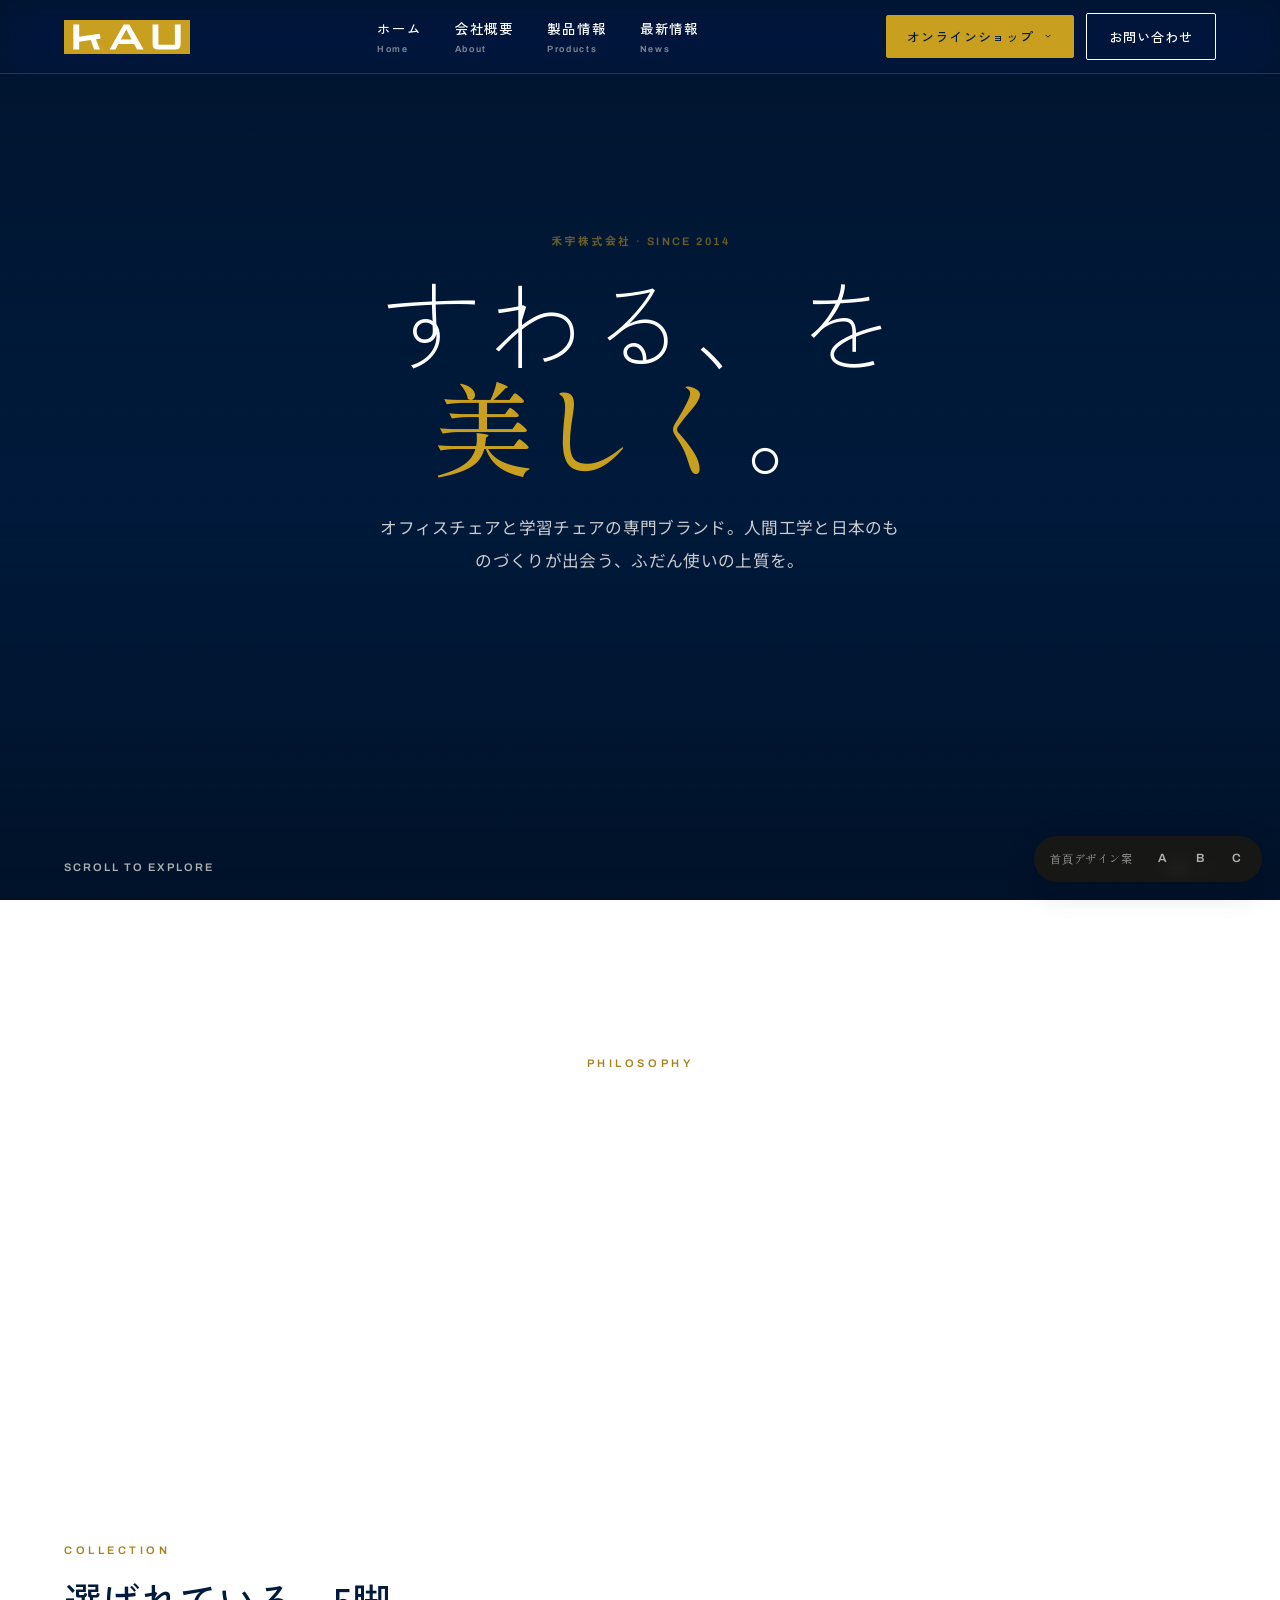
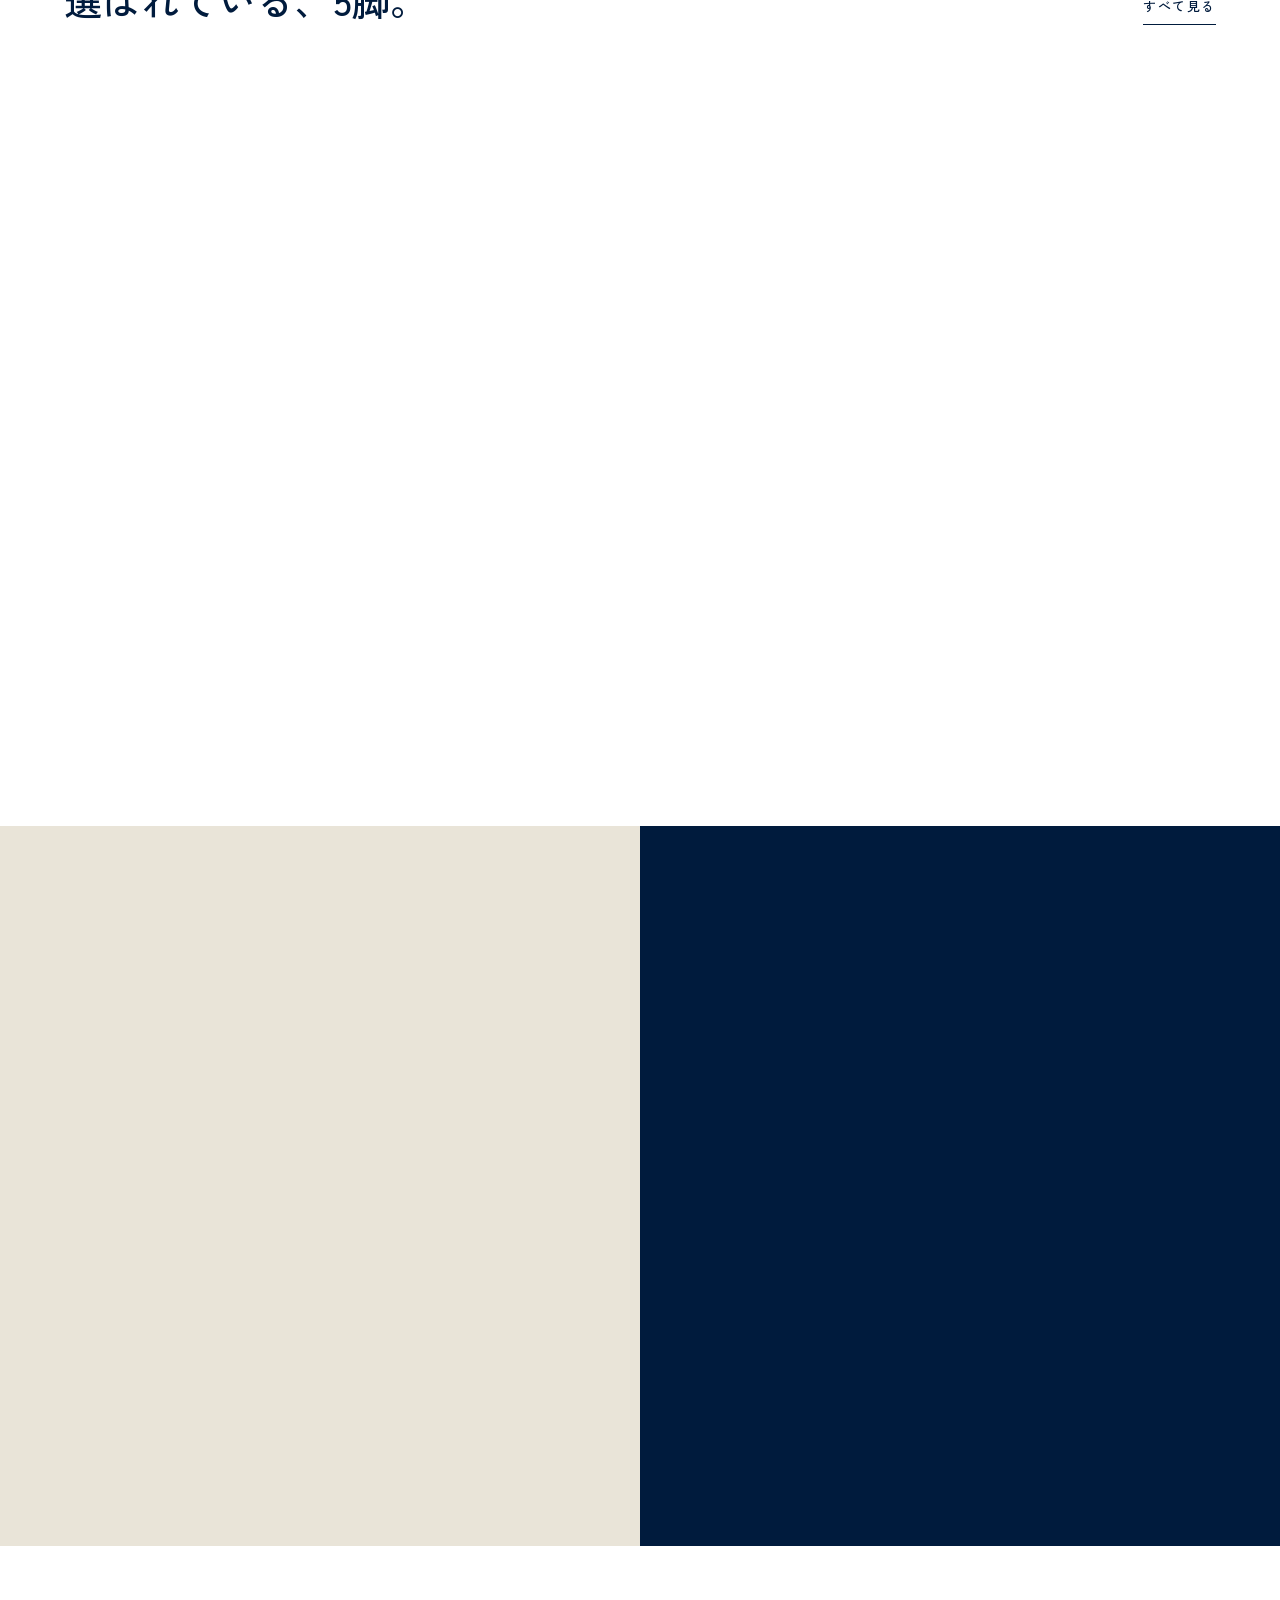
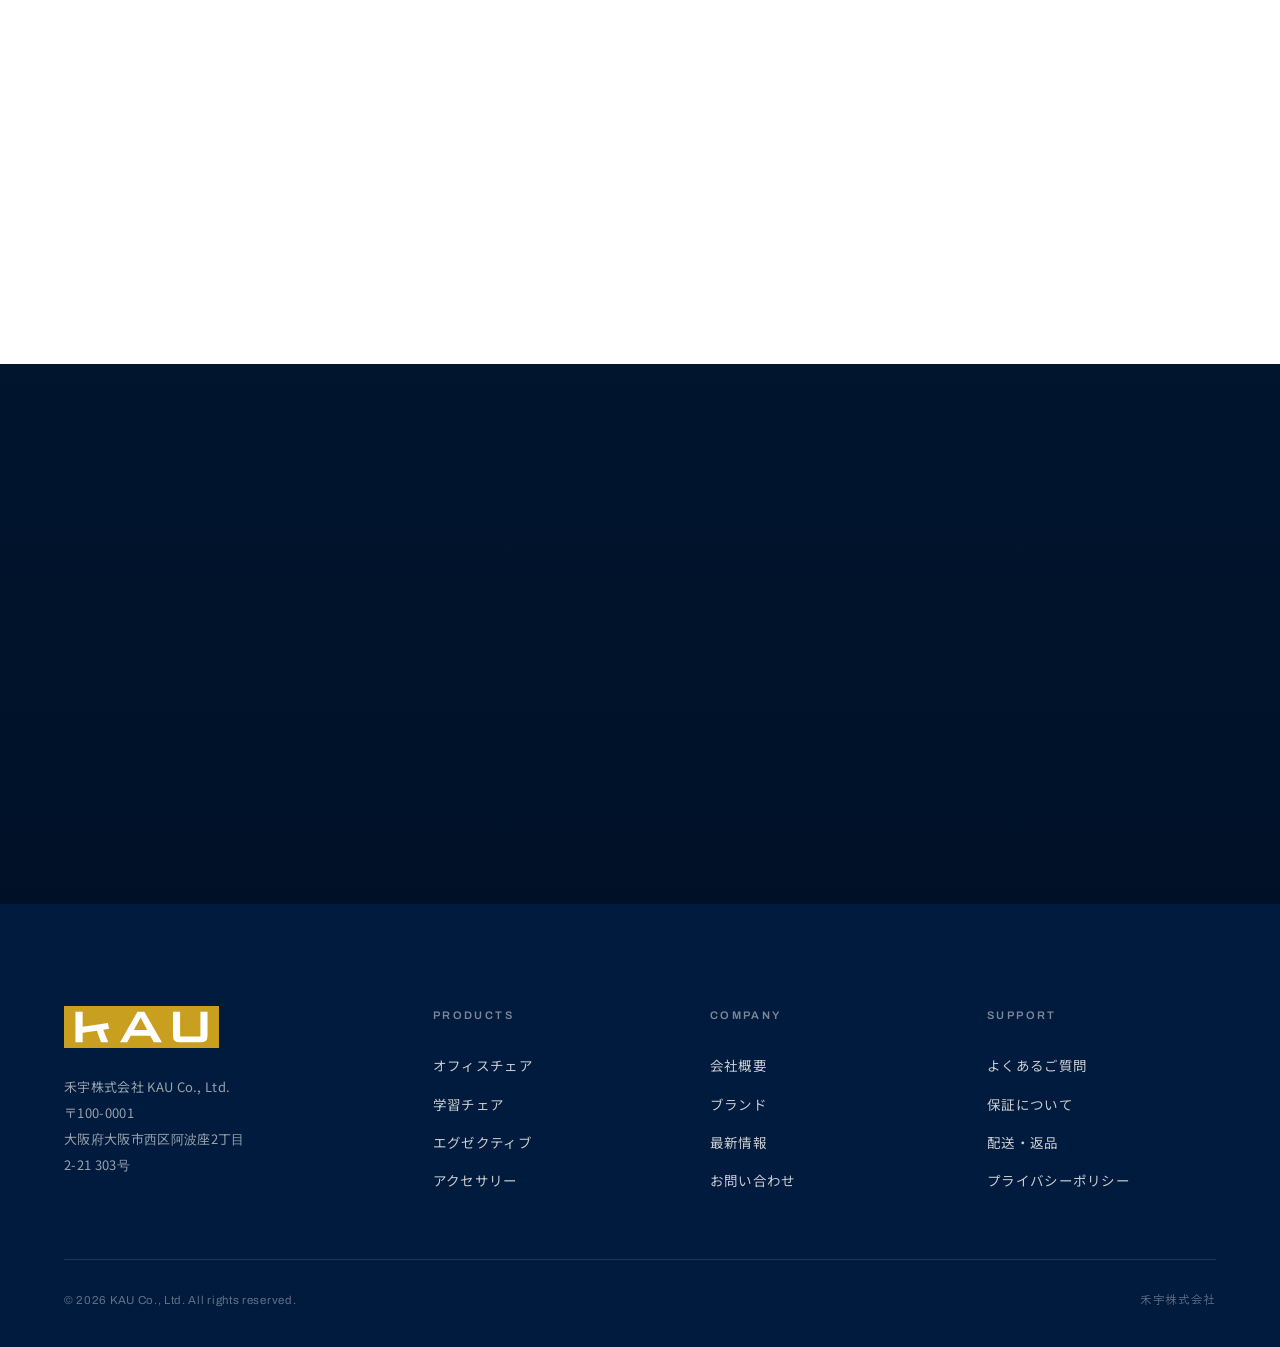
==== commit 0df61e66: "Slow and enlarge homepage hero motion" ====
--- a/home.html
+++ b/home.html
@@ -441,11 +441,11 @@
 <style>
 /* ===== HOME B — Full-bleed Gallery ===== */
 .hero-b{position:relative;height:100svh;min-height:620px;overflow:hidden;background:var(--ink)}
-.hero-b .hero-pan{position:absolute;inset:-2% -7%;animation:hero-pan 32s ease-in-out infinite alternate;will-change:transform}
+.hero-b .hero-pan{position:absolute;inset:-6% -12%;animation:hero-pan 56s ease-in-out infinite alternate;will-change:transform}
 .hero-b image-slot{position:absolute;inset:0;width:100%;height:100%;display:block}
 @keyframes hero-pan{
-  from{transform:translate3d(-3%,0,0)}
-  to{transform:translate3d(3%,0,0)}
+  from{transform:translate3d(-2.4%,0,0)}
+  to{transform:translate3d(2.4%,0,0)}
 }
 @media(prefers-reduced-motion:reduce){
   .hero-b .hero-pan{animation:none;transform:none}
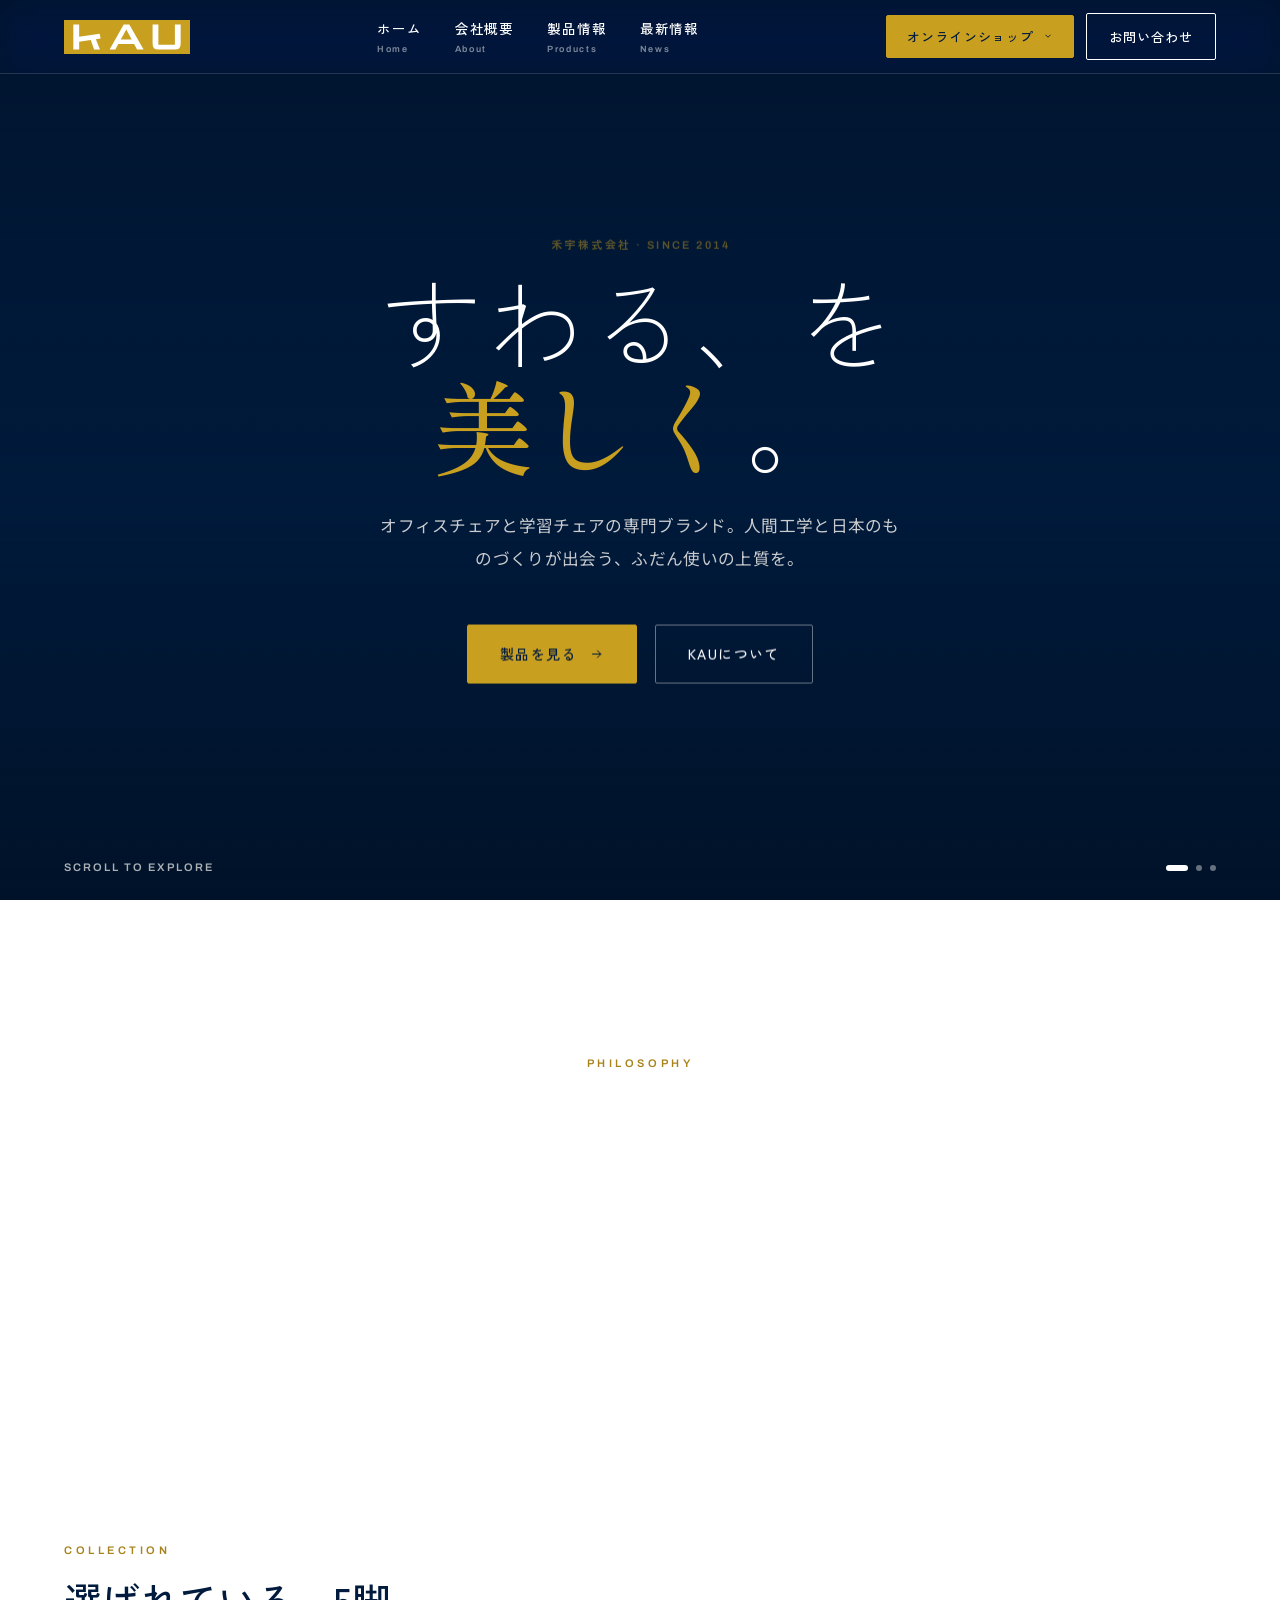
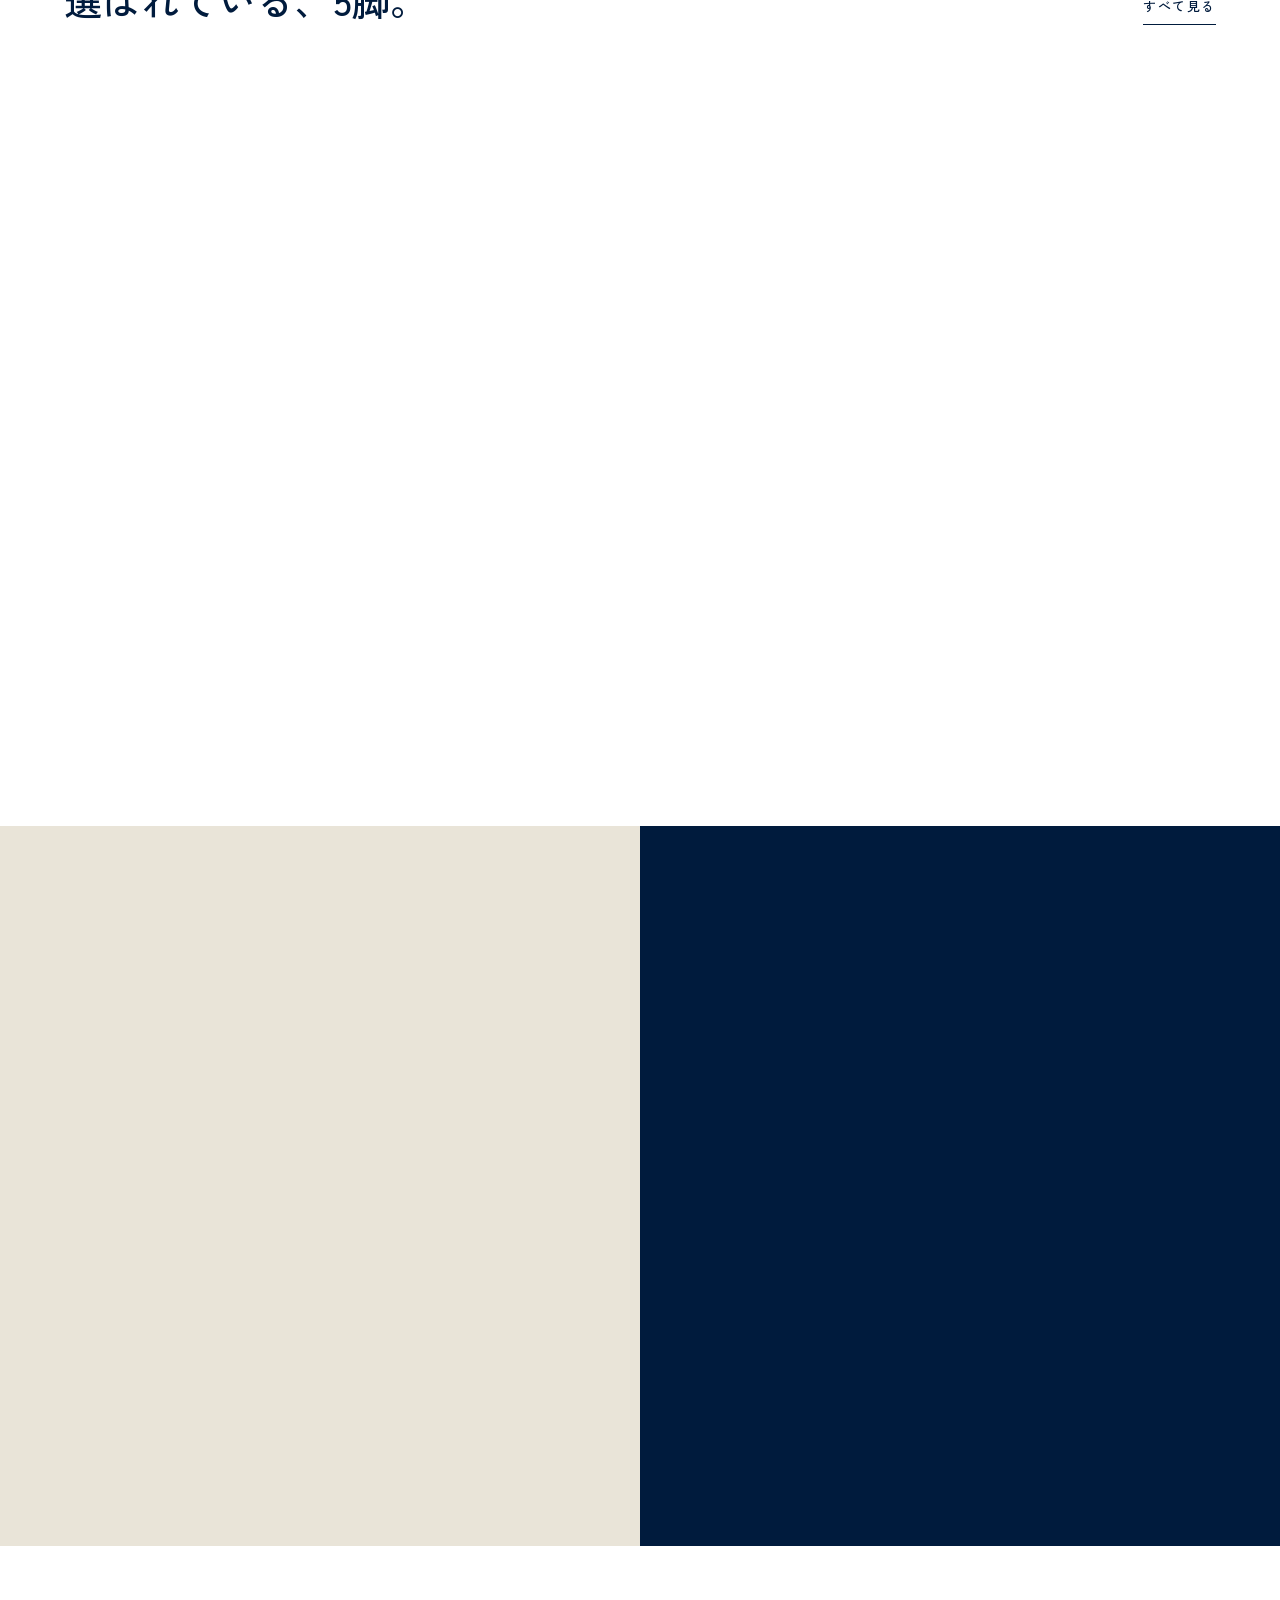
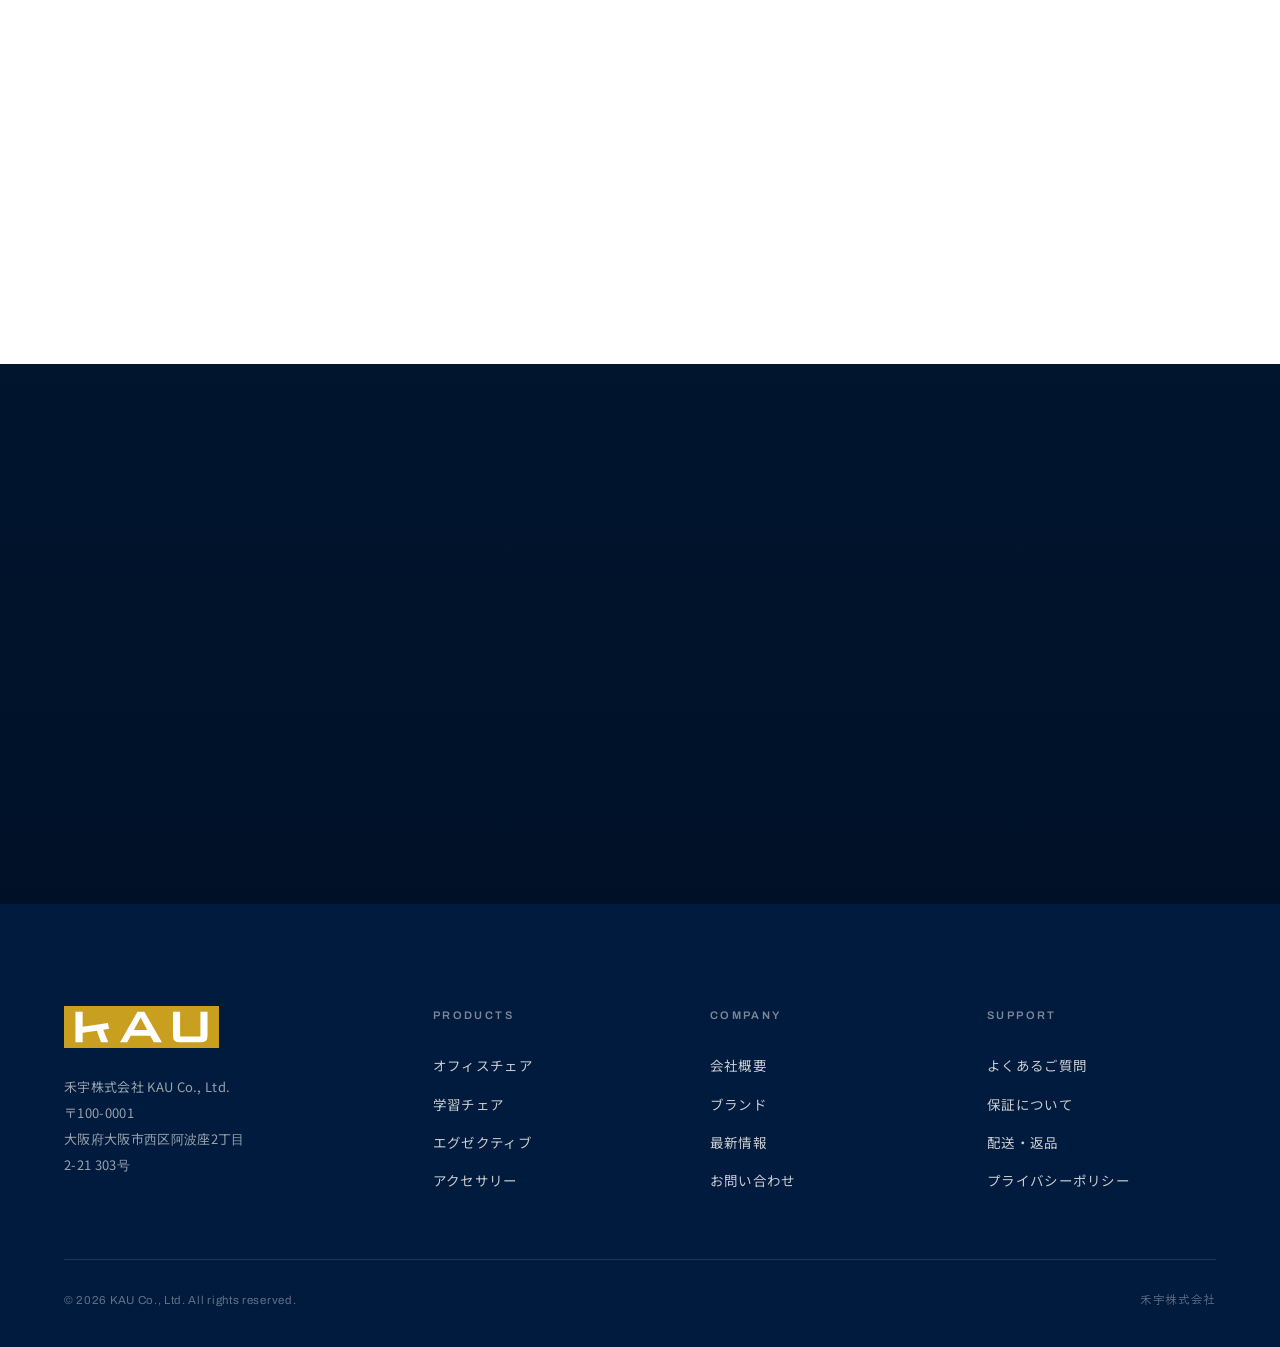
==== commit 44efe22c: "Remove homepage design switcher" ====
--- a/home.html
+++ b/home.html
@@ -651,7 +651,6 @@
   <div class="footer-bottom"><span>© 2026 KAU Co., Ltd. All rights reserved.</span><span>禾宇株式会社</span></div>
 </footer>
 
-<div id="switcher"></div>
 <script src="assets/76e152ec-3d7a-4477-a159-05bad0f23b7c.js"></script>
 <script src="assets/0f4d8e7f-3c03-4246-8734-2145cd4d19da.js"></script>
 <script src="assets/c748acef-0f05-4aca-81a7-ed3e9ecdbf3f.js"></script>
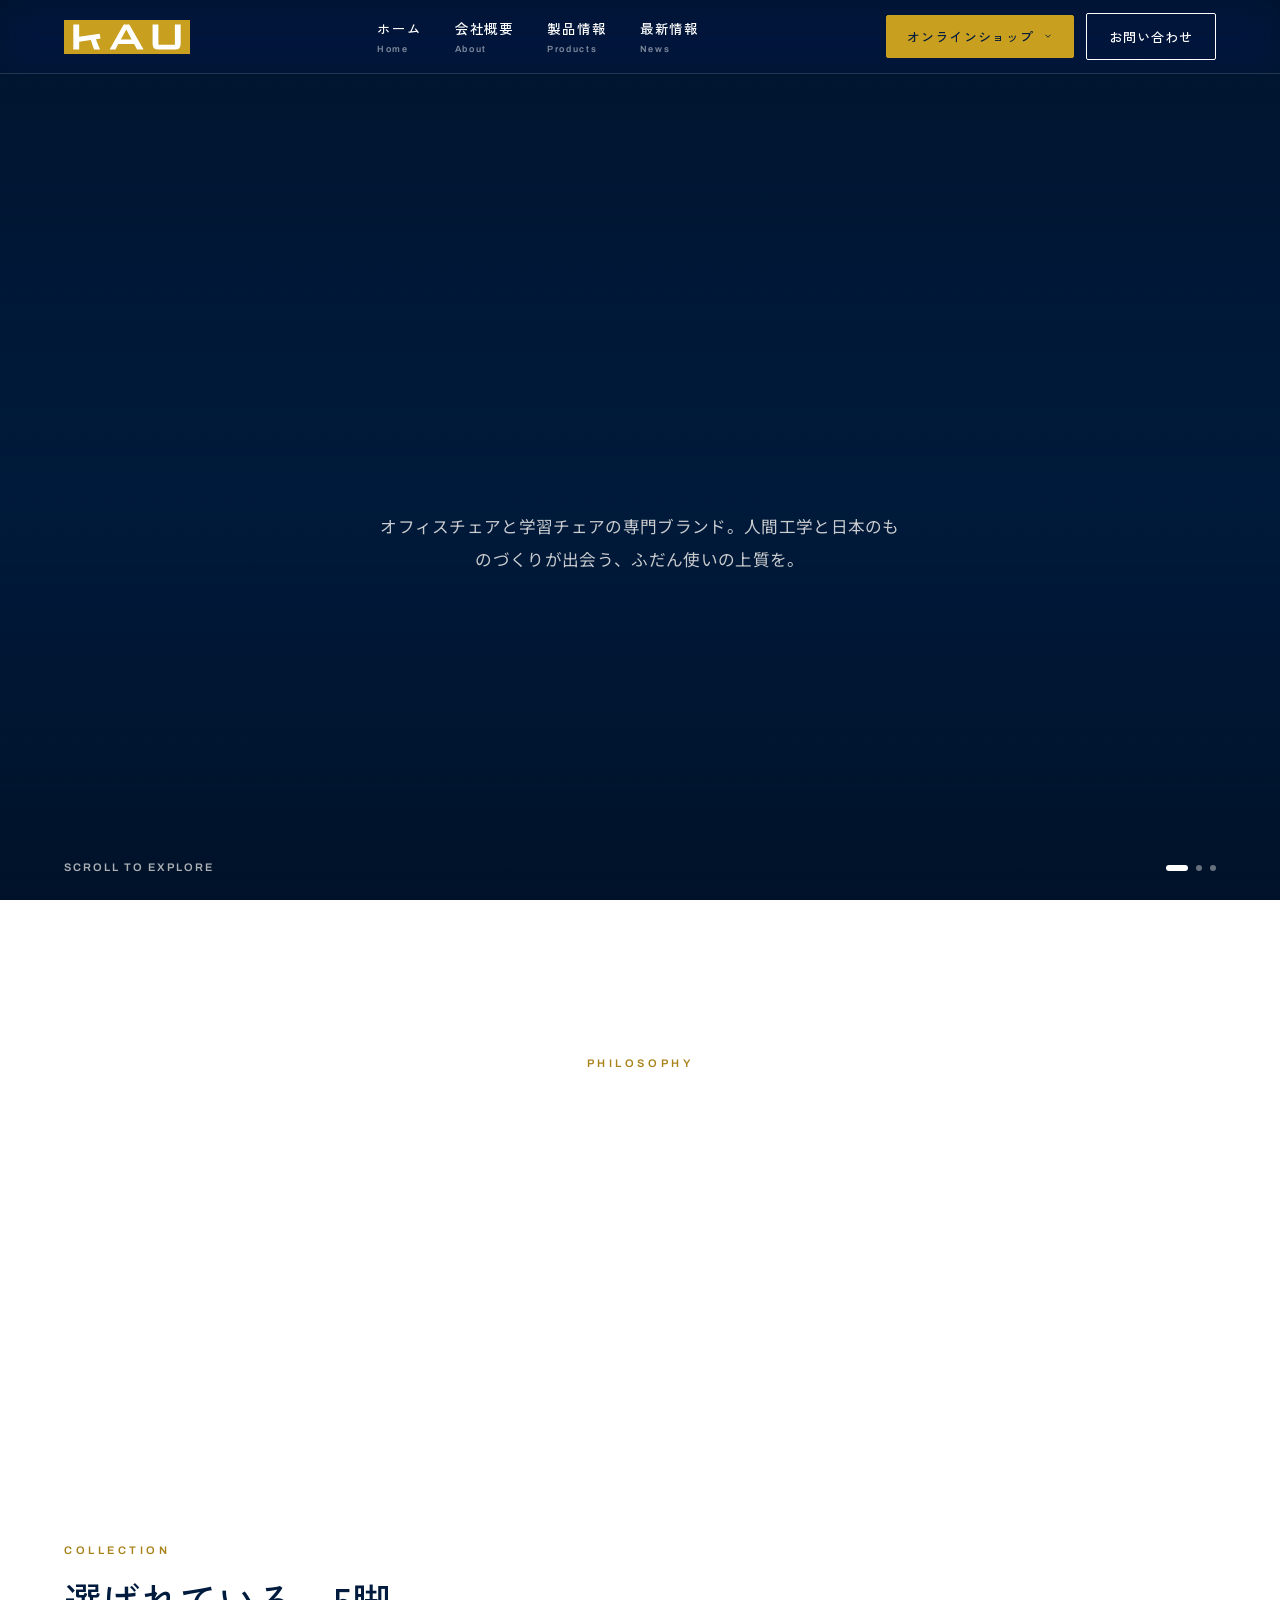
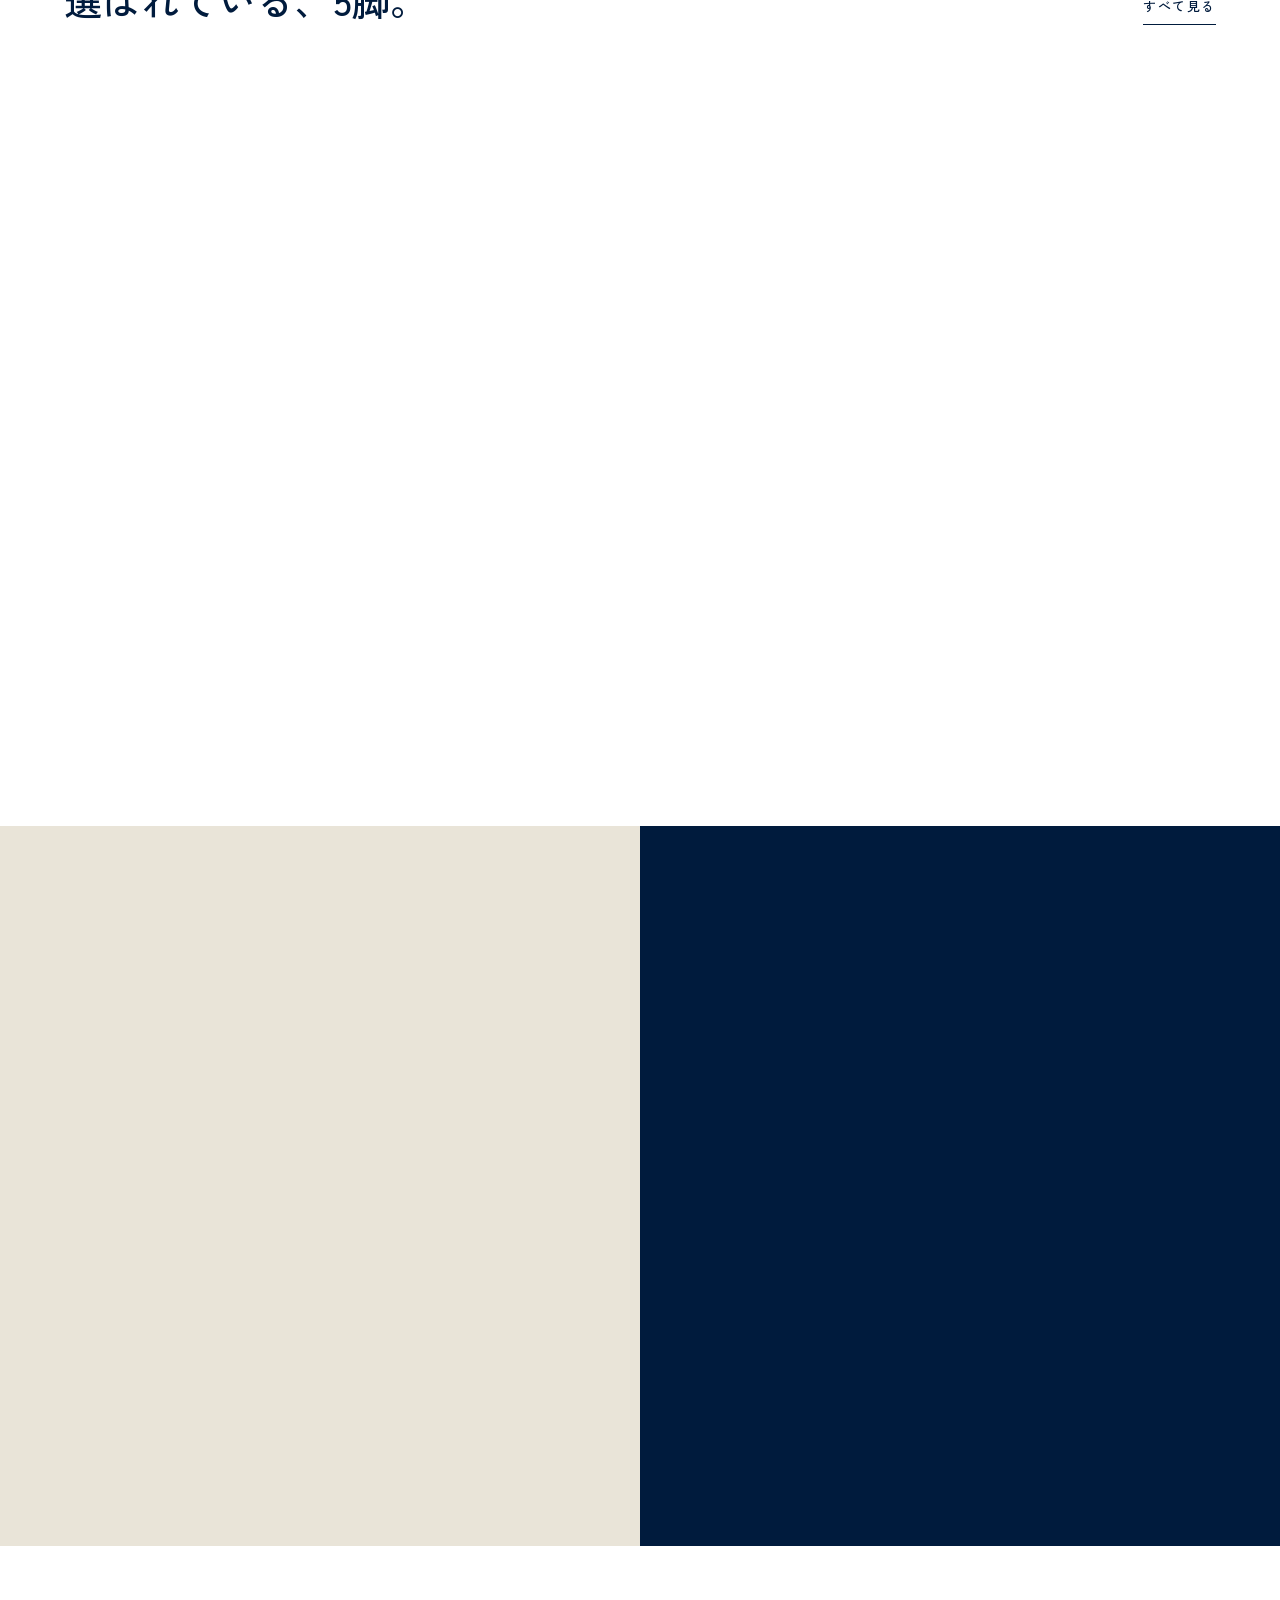
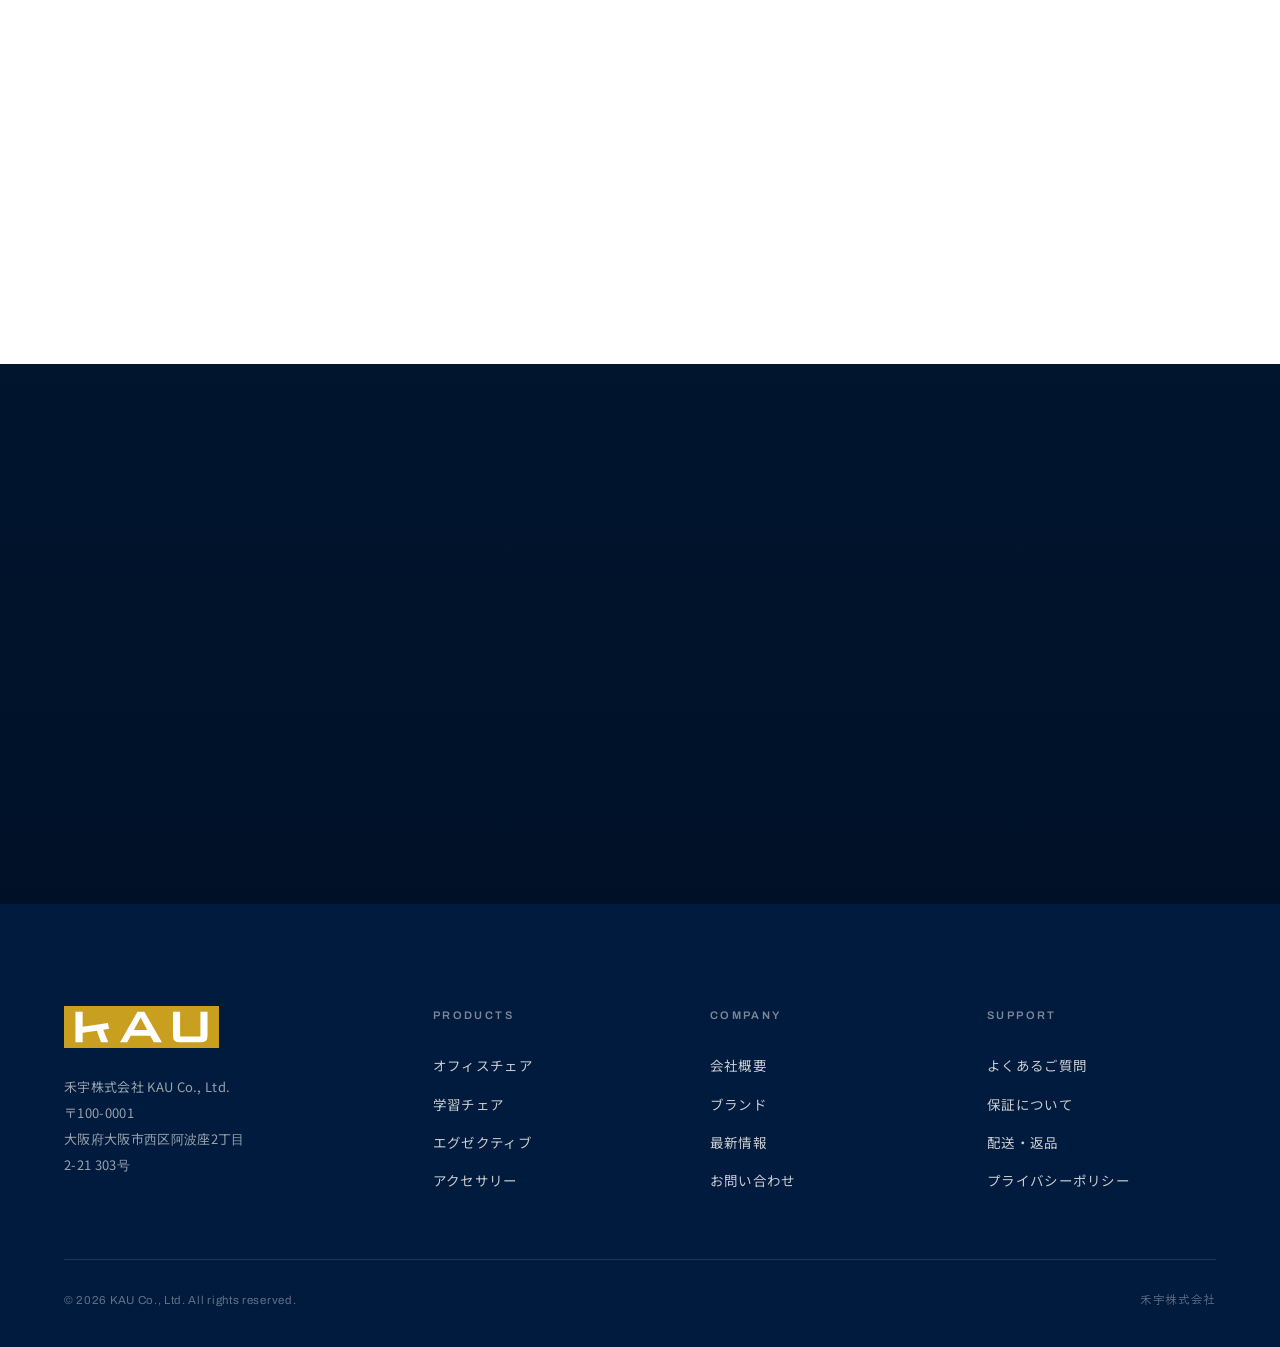
==== commit dfd41b0f: "feat: add Coming Soon modal for shop links Replace Amazon/Rakuten nav and product buy buttons with a" ====
--- a/home.html
+++ b/home.html
@@ -542,8 +542,8 @@
     <div class="nav-shop" id="navShop">
       <button class="nav-shop-btn" type="button">オンラインショップ <svg viewBox="0 0 24 24" fill="none" stroke="currentColor" stroke-width="2.2"><path d="M6 9l6 6 6-6"></path></svg></button>
       <div class="nav-shop-menu"><div class="inner">
-        <a href="#" target="_blank" rel="noopener"><span class="mk mk-az">a</span>Amazonで購入</a>
-        <a href="#" target="_blank" rel="noopener"><span class="mk mk-rk">R</span>楽天市場で購入</a>
+        <a href="#" onclick="showKauComingSoon(event)"><span class="mk mk-az">a</span>Amazonで購入</a>
+        <a href="#" onclick="showKauComingSoon(event)"><span class="mk mk-rk">R</span>楽天市場で購入</a>
       </div></div>
     </div>
     <a href="#contact" class="nav-cta">お問い合わせ</a>
@@ -657,4 +657,23 @@
 
 
 
-<script src="cms-content.js" defer></script></body></html>
+<script src="cms-content.js" defer></script>
+<div id="kau-cs-overlay" onclick="if(event.target===this)kauCSClose()" style="display:none;position:fixed;inset:0;z-index:10000;background:rgba(0,27,61,.88);backdrop-filter:blur(6px);align-items:center;justify-content:center">
+  <div id="kau-cs-modal" style="position:relative;background:#fff;border-radius:20px;padding:56px 48px 48px;max-width:460px;width:90%;text-align:center">
+    <button onclick="kauCSClose()" style="position:absolute;top:16px;right:20px;background:none;border:none;font-size:24px;cursor:pointer;color:#aaa;line-height:1">✕</button>
+    <div id="kau-cs-ring" style="width:72px;height:72px;border-radius:50%;border:3px solid #c99f20;border-top-color:transparent;margin:0 auto 24px;animation:kauSpin 1.2s linear infinite"></div>
+    <p style="font-size:12px;font-weight:700;letter-spacing:.2em;color:#c99f20;text-transform:uppercase;margin:0 0 14px">【 Coming Soon 】</p>
+    <p style="font-size:17px;font-weight:600;color:#001b3d;line-height:1.8;margin:0 0 12px">オンラインショップの開設準備を<br>進めております。</p>
+    <p style="font-size:14px;color:#888;margin:0">オープンまで、どうぞお楽しみに！</p>
+  </div>
+</div>
+<style>
+@keyframes kauSpin{to{transform:rotate(360deg)}}
+@keyframes kauCSIn{from{opacity:0;transform:scale(.7) translateY(24px)}to{opacity:1;transform:scale(1) translateY(0)}}
+</style>
+<script>
+function showKauComingSoon(e){e&&(e.preventDefault(),e.stopPropagation());var o=document.getElementById('kau-cs-overlay');o.style.display='flex';var m=document.getElementById('kau-cs-modal');m.style.animation='none';m.offsetHeight;m.style.animation='kauCSIn .45s cubic-bezier(.34,1.56,.64,1)';}
+function kauCSClose(){document.getElementById('kau-cs-overlay').style.display='none';}
+document.addEventListener('keydown',function(e){if(e.key==='Escape')kauCSClose();});
+</script>
+</body></html>
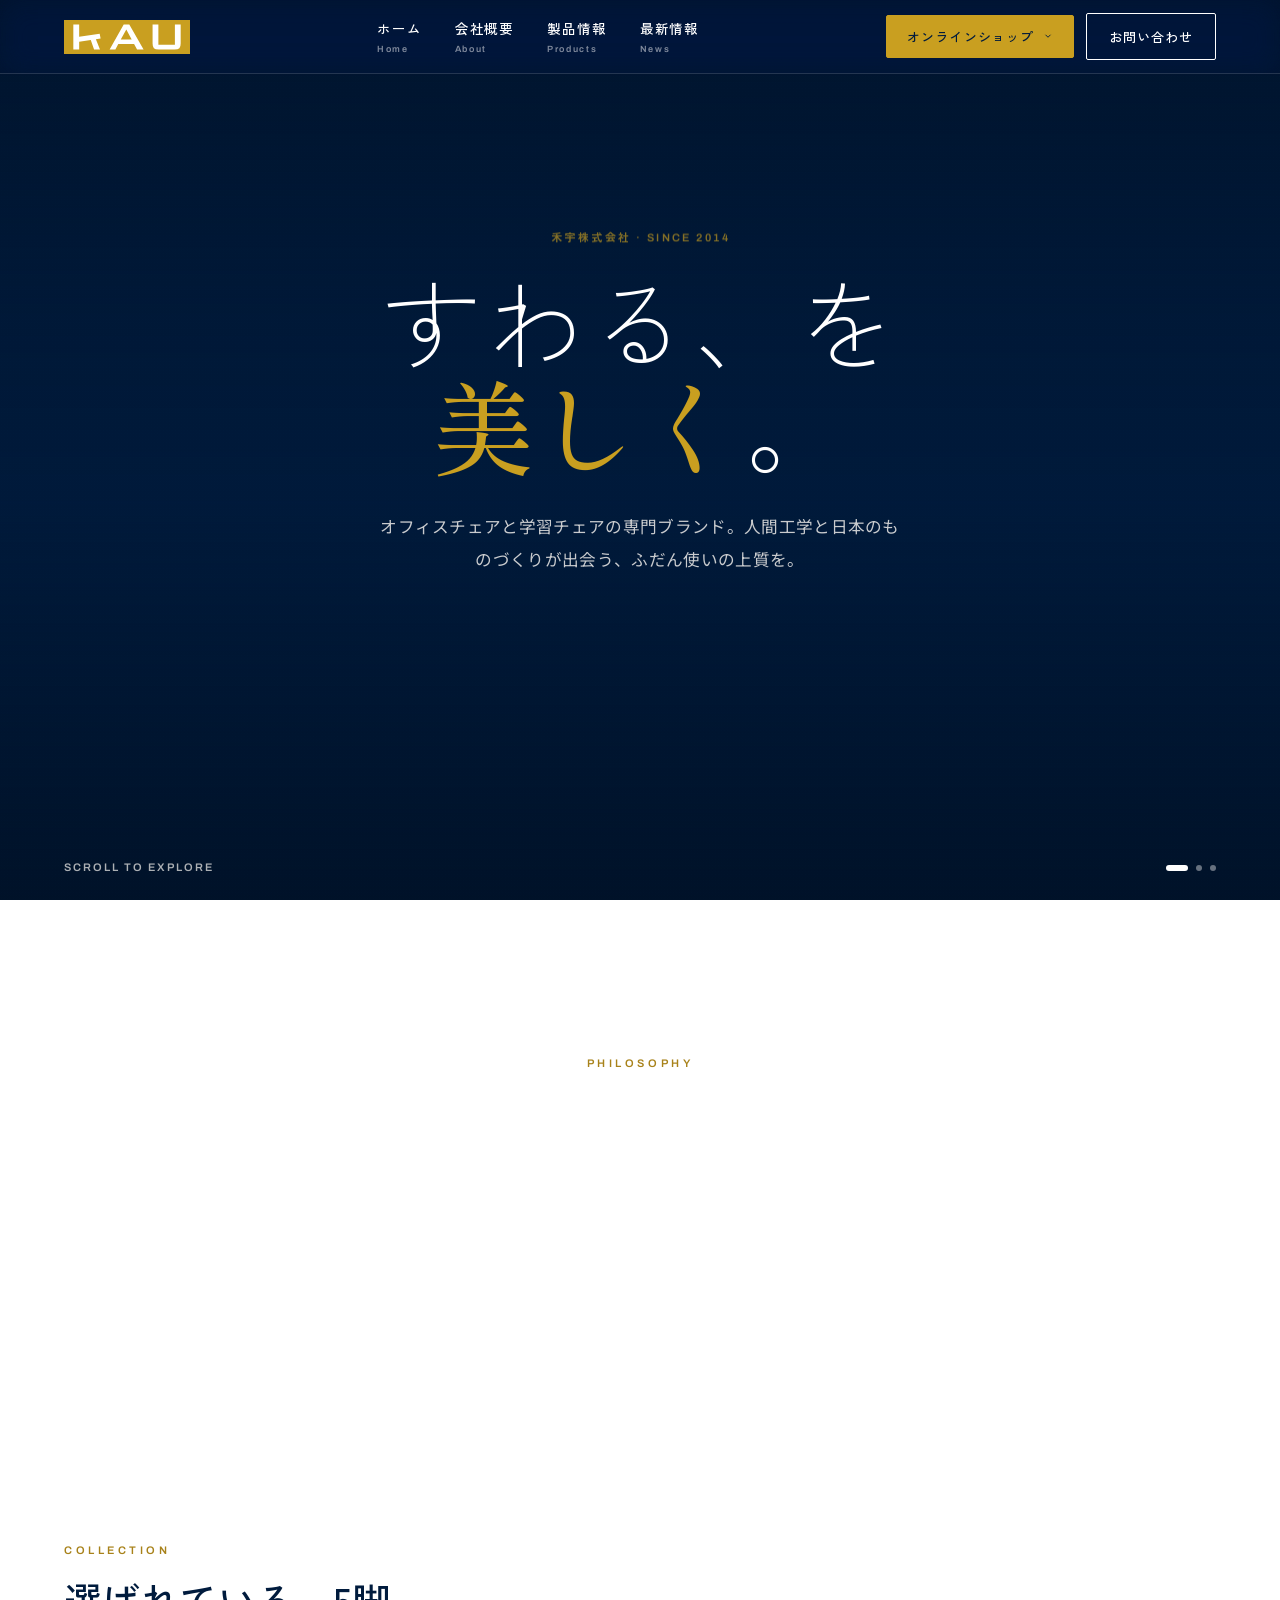
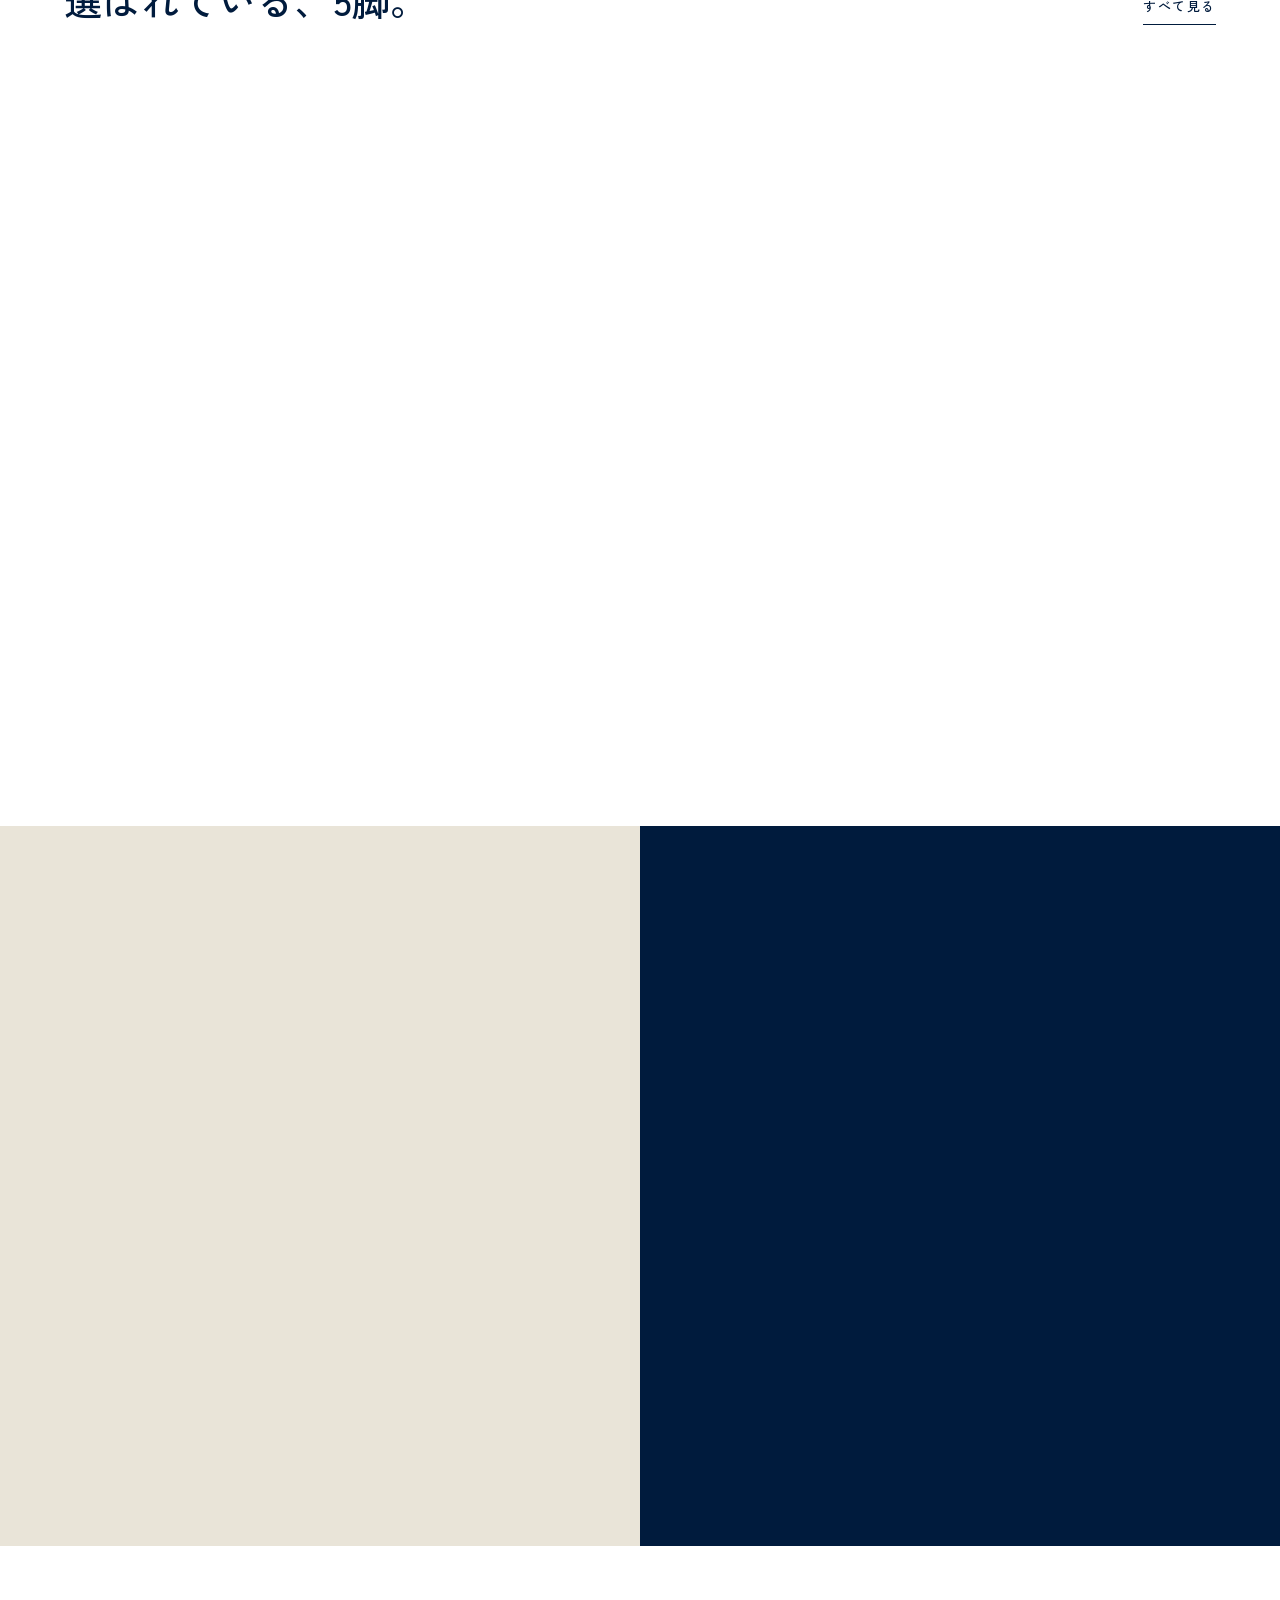
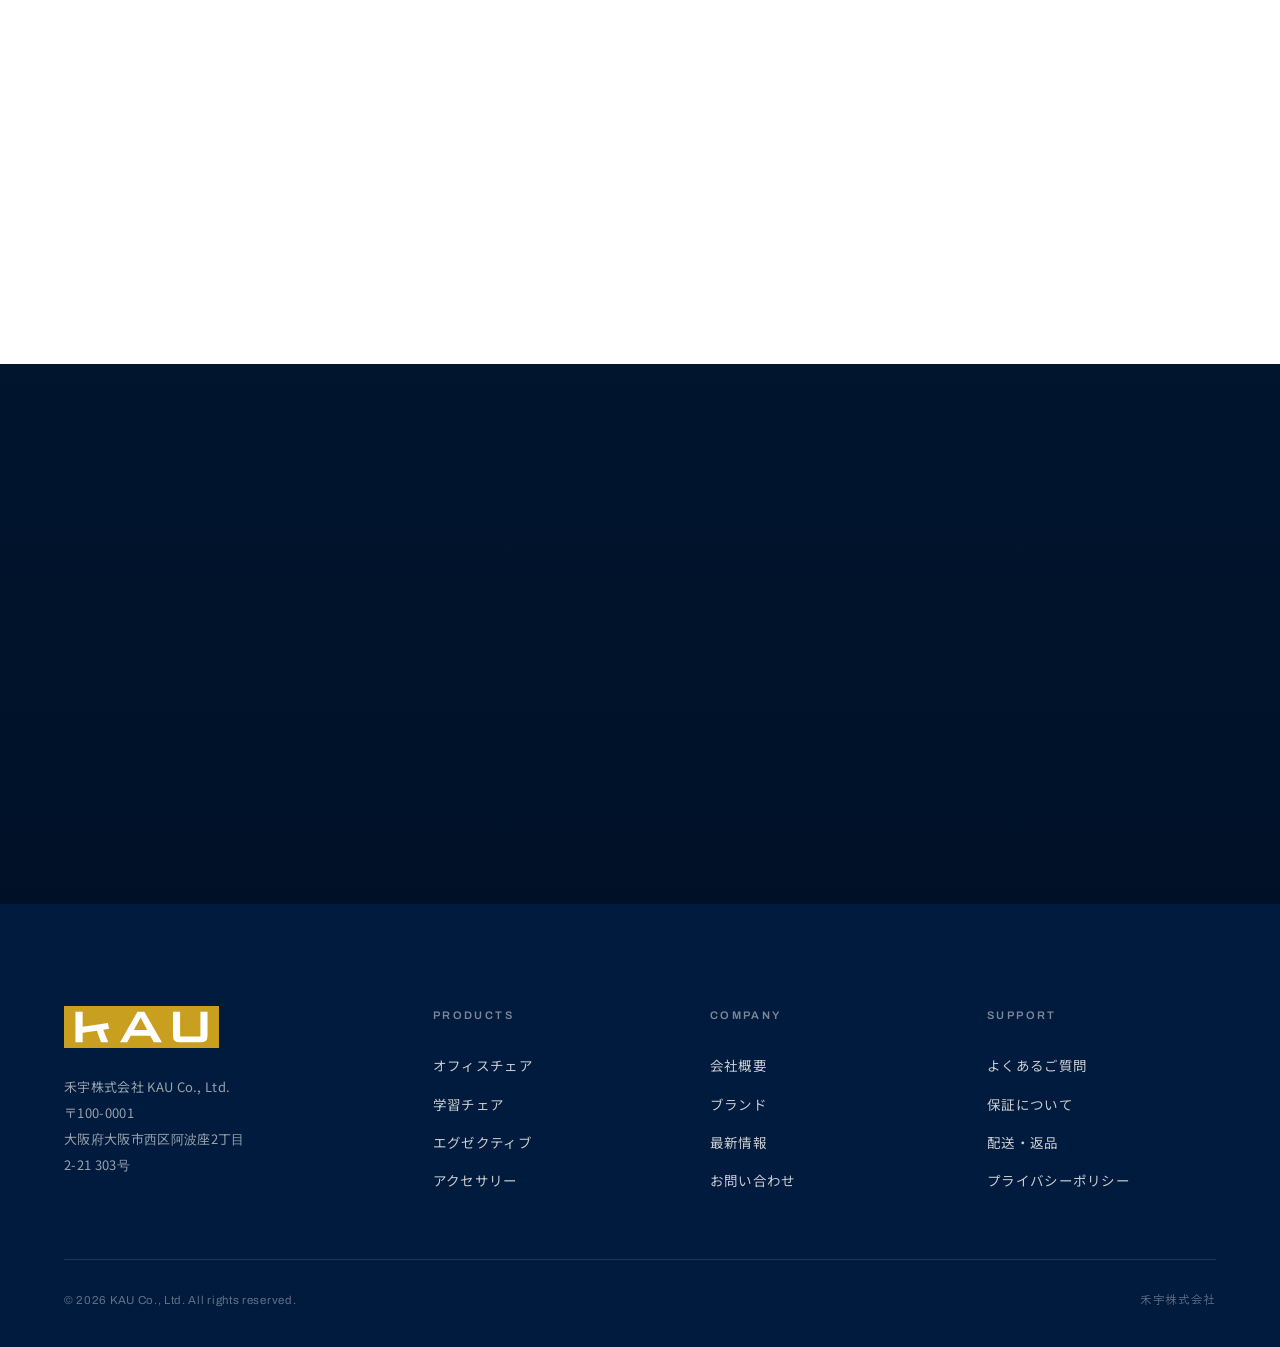
==== commit 5322584d: "feat: replace coming soon spinner with bouncing KAU logo K, A, U letters animate with staggered boun" ====
--- a/home.html
+++ b/home.html
@@ -661,15 +661,18 @@
 <div id="kau-cs-overlay" onclick="if(event.target===this)kauCSClose()" style="display:none;position:fixed;inset:0;z-index:10000;background:rgba(0,27,61,.88);backdrop-filter:blur(6px);align-items:center;justify-content:center">
   <div id="kau-cs-modal" style="position:relative;background:#fff;border-radius:20px;padding:56px 48px 48px;max-width:460px;width:90%;text-align:center">
     <button onclick="kauCSClose()" style="position:absolute;top:16px;right:20px;background:none;border:none;font-size:24px;cursor:pointer;color:#aaa;line-height:1">✕</button>
-    <div id="kau-cs-ring" style="width:72px;height:72px;border-radius:50%;border:3px solid #c99f20;border-top-color:transparent;margin:0 auto 24px;animation:kauSpin 1.2s linear infinite"></div>
+    <div style="width:160px;height:68px;margin:0 auto 24px"><svg viewBox="198 101 832 225" xmlns="http://www.w3.org/2000/svg" style="width:100%;height:100%"><rect fill="#c49c2f" x="198.54" y="101.28" width="831.08" height="224.89"/><g class="kau-k" style="transform-origin:340px 213px"><path fill="#fff" d="M260.07,295.87V131.58h38.55v80.7L433.91,192.5,440,223.75l-31.13,4.63,27,67.49H397l-22-61.81-76.37,10.81v51Z"/></g><g class="kau-a" style="transform-origin:610px 213px"><path fill="#fff" d="M499.41,295.87l92.95-164.29h36.83l94.2,164.29h-42.9L660.75,260H556.61l-19.12,35.91Zm73.52-65.59h72l-35.44-66.84Z"/></g><g class="kau-u" style="transform-origin:875px 213px"><path fill="#fff" d="M821.05,131.58V264.94H930V131.58h38.08V257q0,22.55-8.4,30.7t-32.33,8.16H823.53q-23.78,0-32.25-8.16T782.81,257V131.58Z"/></g></svg></div>
     <p style="font-size:12px;font-weight:700;letter-spacing:.2em;color:#c99f20;text-transform:uppercase;margin:0 0 14px">【 Coming Soon 】</p>
     <p style="font-size:17px;font-weight:600;color:#001b3d;line-height:1.8;margin:0 0 12px">オンラインショップの開設準備を<br>進めております。</p>
     <p style="font-size:14px;color:#888;margin:0">オープンまで、どうぞお楽しみに！</p>
   </div>
 </div>
 <style>
-@keyframes kauSpin{to{transform:rotate(360deg)}}
+@keyframes kauBounce{0%,60%,100%{transform:translateY(0)}30%{transform:translateY(-12px)}}
 @keyframes kauCSIn{from{opacity:0;transform:scale(.7) translateY(24px)}to{opacity:1;transform:scale(1) translateY(0)}}
+.kau-k{animation:kauBounce 1.6s ease-in-out infinite;animation-delay:0s}
+.kau-a{animation:kauBounce 1.6s ease-in-out infinite;animation-delay:.18s}
+.kau-u{animation:kauBounce 1.6s ease-in-out infinite;animation-delay:.36s}
 </style>
 <script>
 function showKauComingSoon(e){e&&(e.preventDefault(),e.stopPropagation());var o=document.getElementById('kau-cs-overlay');o.style.display='flex';var m=document.getElementById('kau-cs-modal');m.style.animation='none';m.offsetHeight;m.style.animation='kauCSIn .45s cubic-bezier(.34,1.56,.64,1)';}
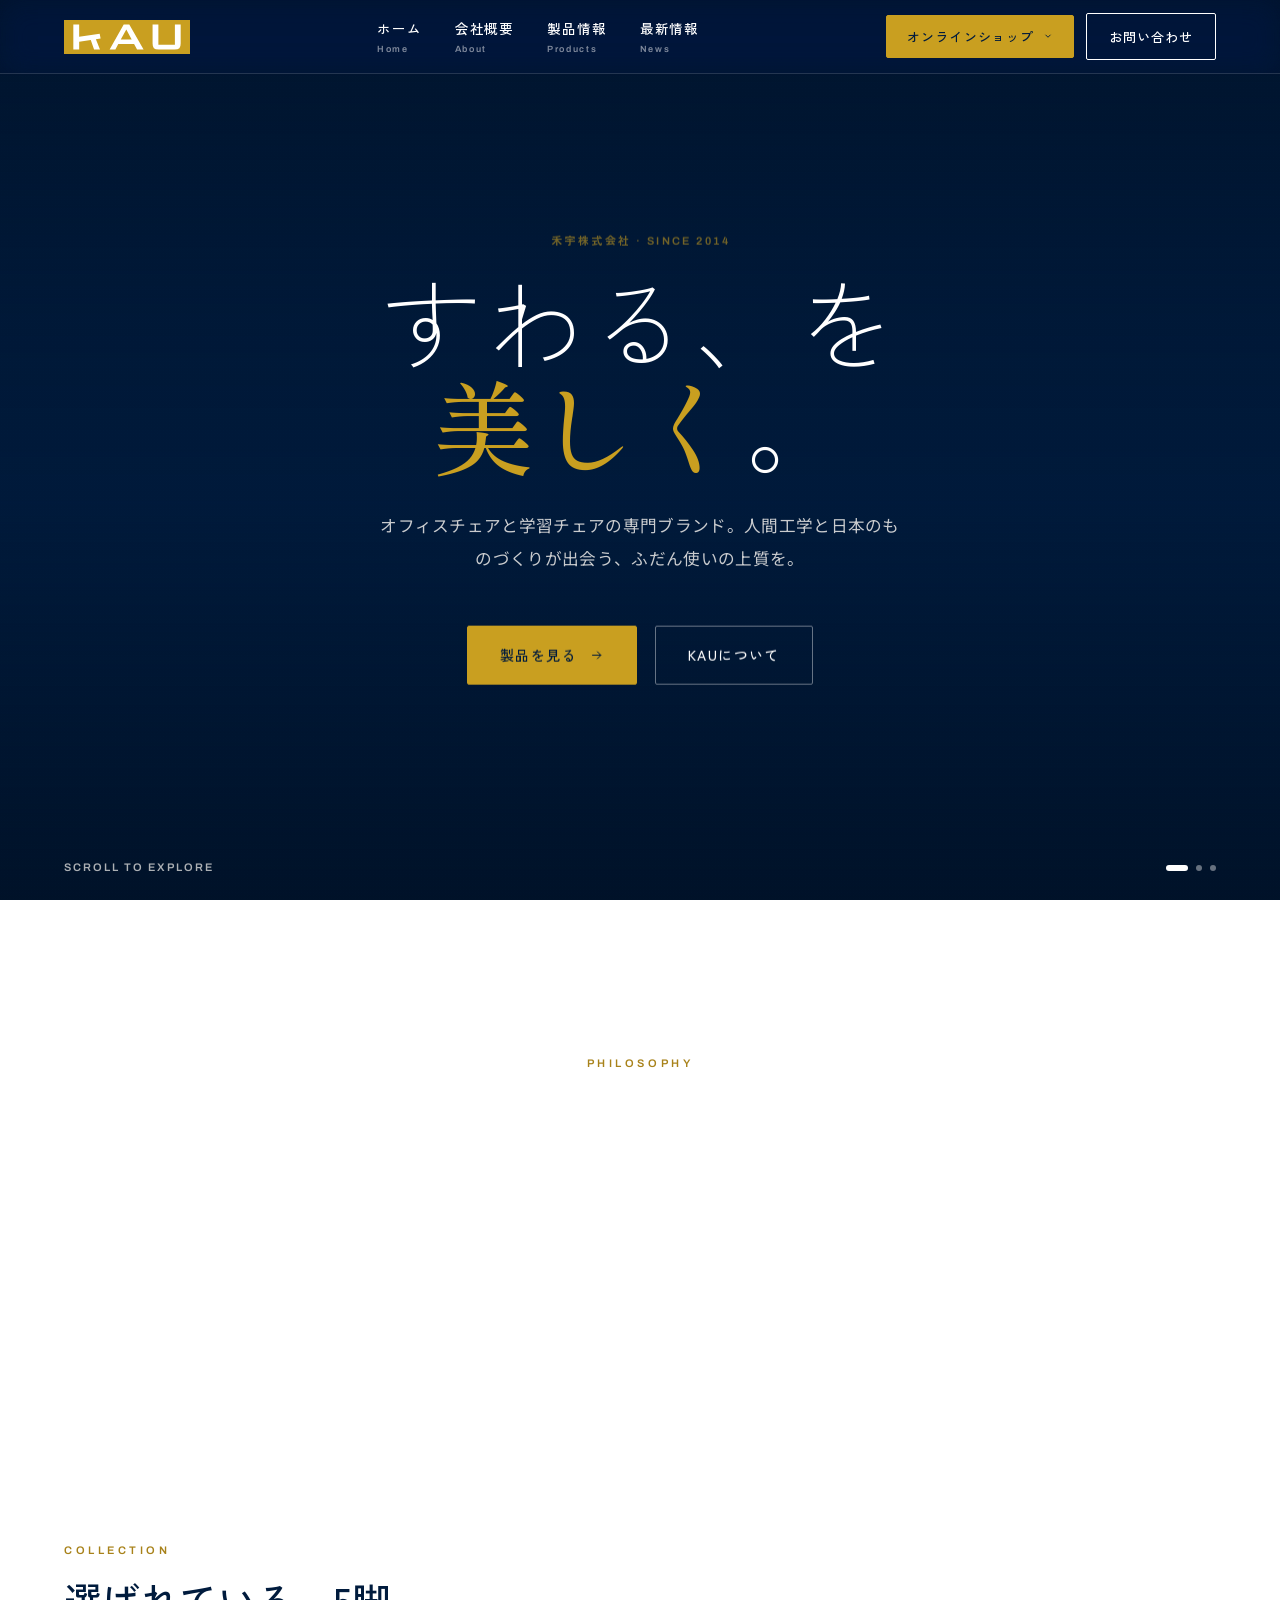
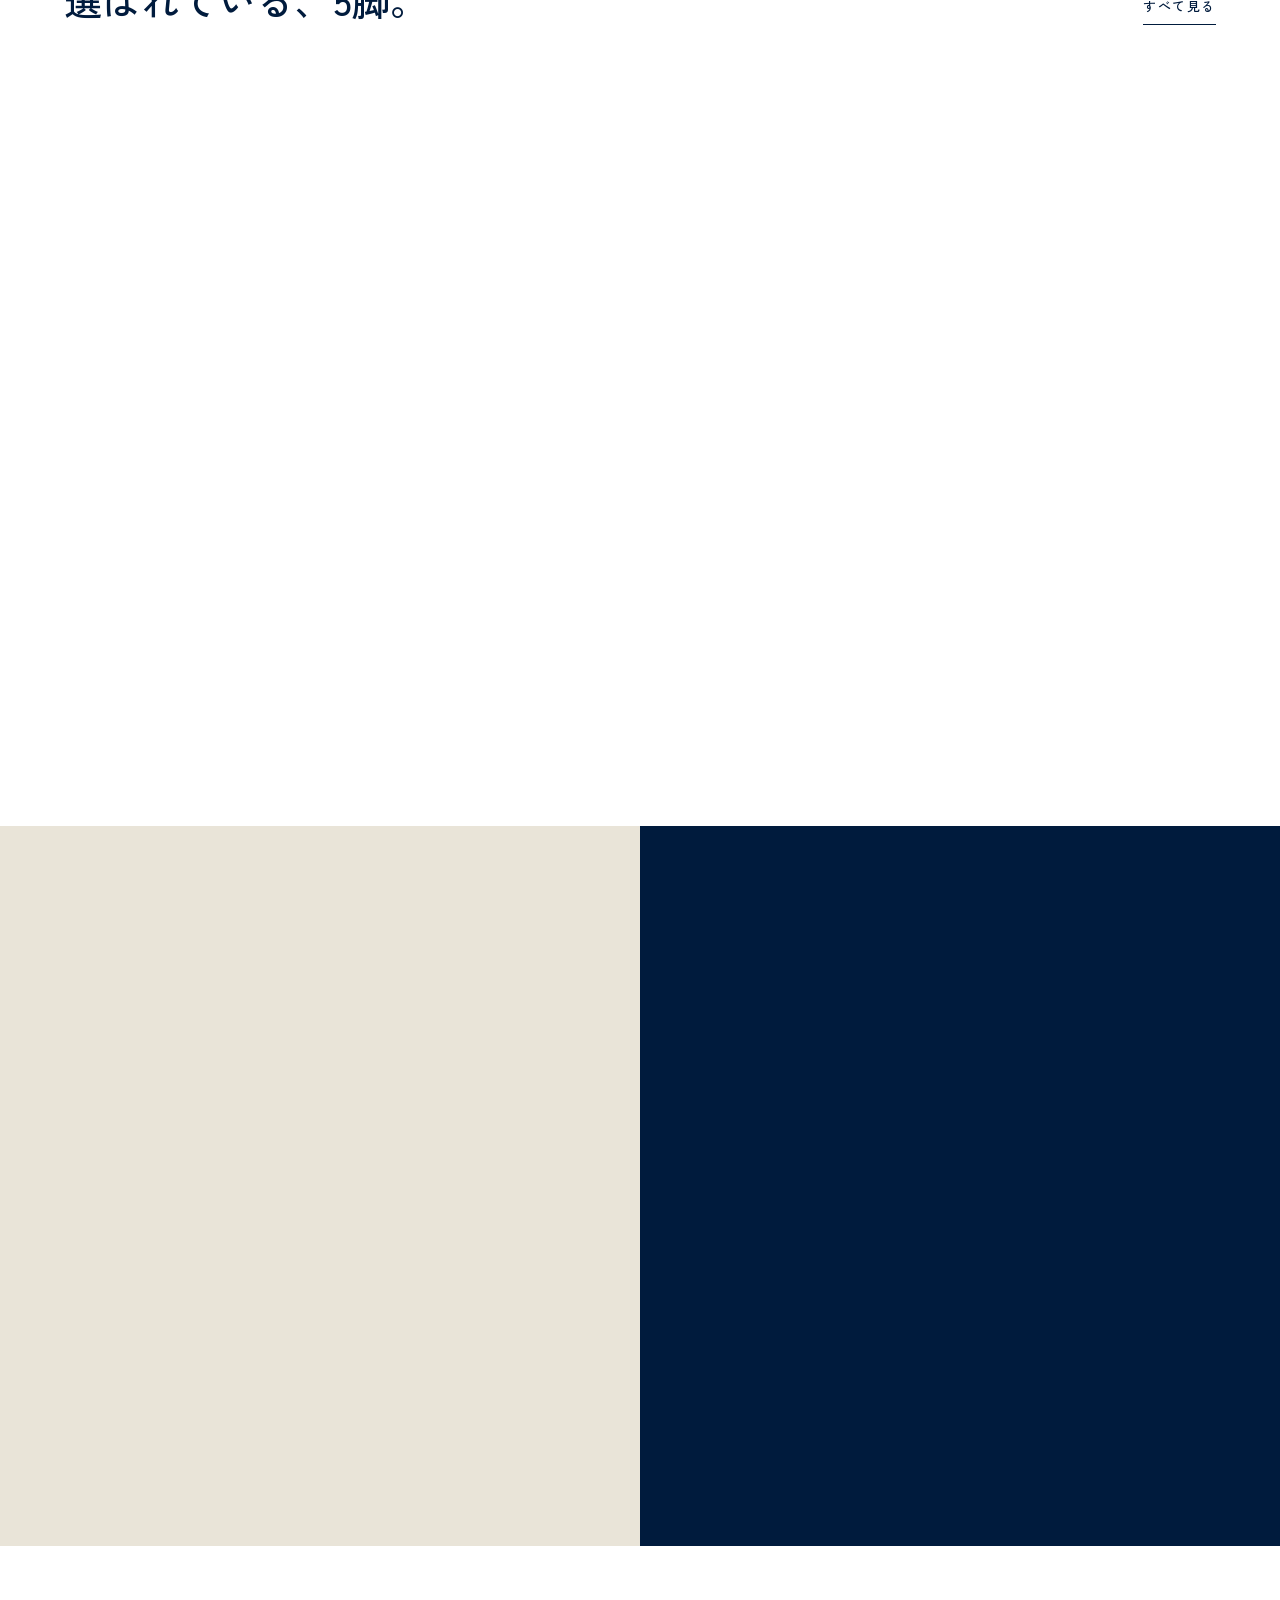
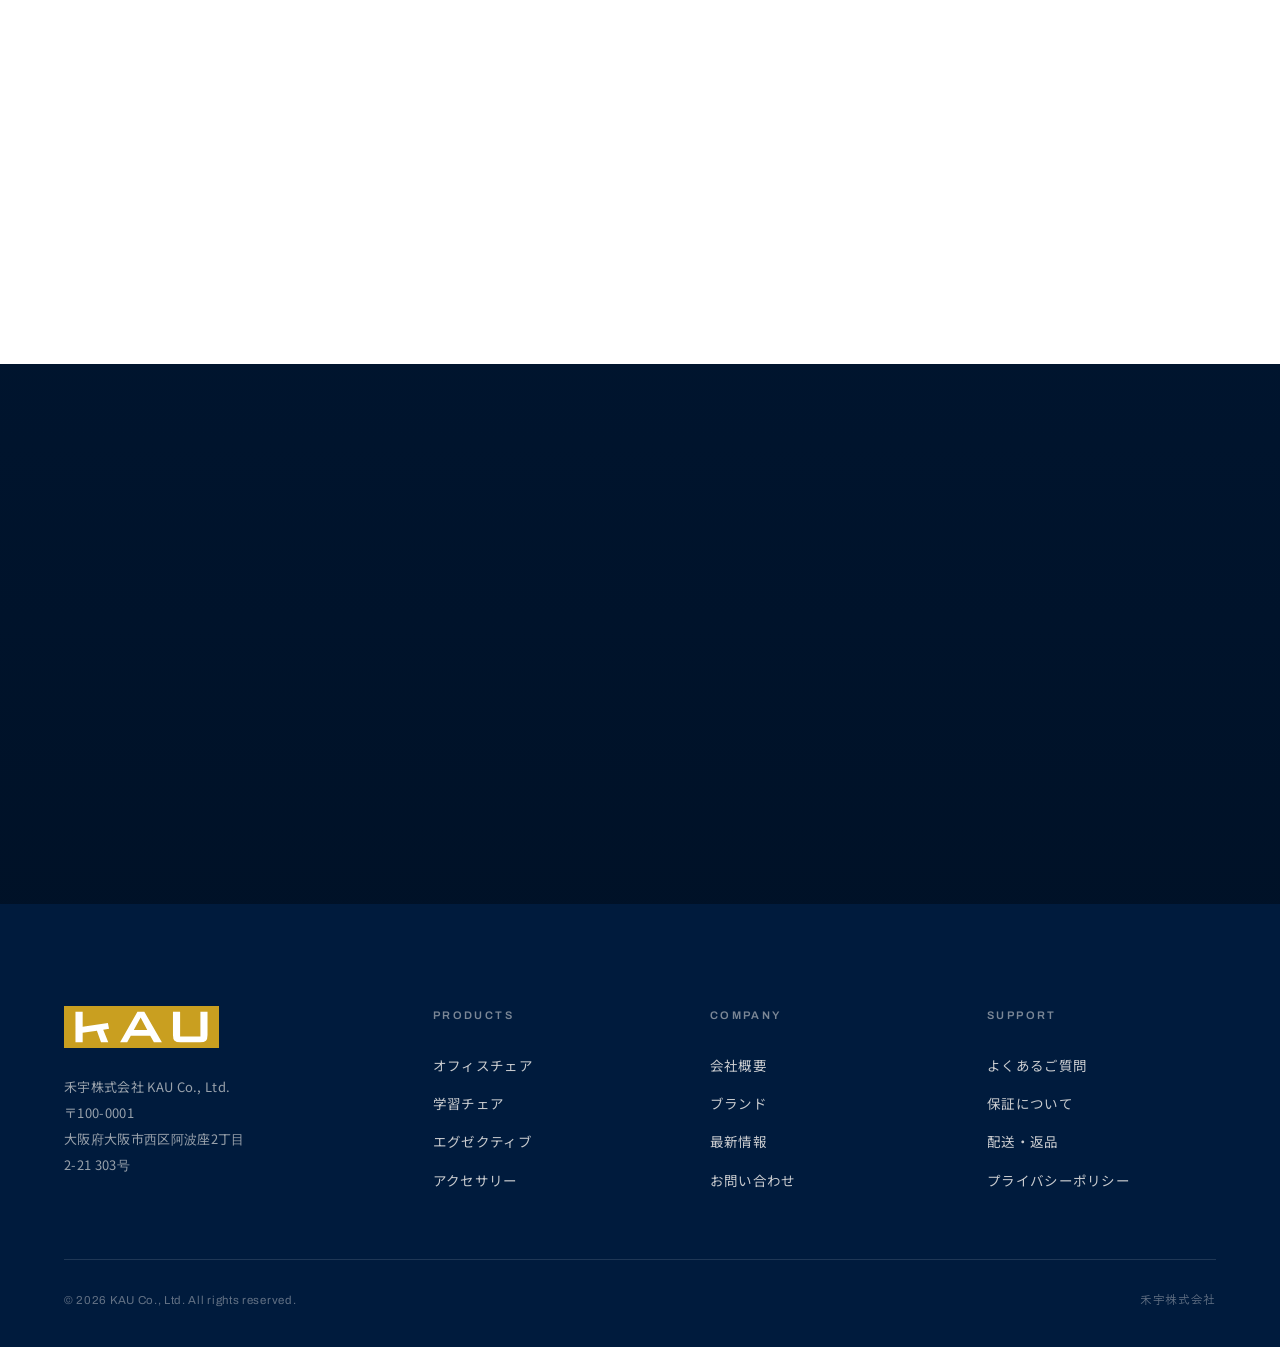
==== commit 45bd554a: "Fix card corners, hide featured prices, add page fade transition" ====
--- a/home.html
+++ b/home.html
@@ -1,4 +1,4 @@
-<!DOCTYPE html>
+﻿<!DOCTYPE html>
 <html lang="ja"><head><script>window.__resources={"logoLight":"assets/053b8cb4-734b-4eab-8c12-07be625736fb.svg","logoDark":"assets/9c08a819-bf9d-463f-86af-22e1c2d67a0f.svg"};</script>
 <meta charset="utf-8">
 <meta name="viewport" content="width=device-width, initial-scale=1">
@@ -489,7 +489,7 @@
 .gcard .gm{display:flex;justify-content:space-between;align-items:baseline;padding-top:20px;border-top:1px solid var(--line);margin-top:18px}
 .gcard .gm .nm{font-family:var(--sans);font-size:16px;font-weight:500}
 .gcard .gm .pr{font-family:var(--latin);font-size:14px;font-weight:600}
-.gcard .gd{font-size:12.5px;color:var(--grey);margin-top:6px}
+.gcard .gd{font-size:12.5px;color:var(--grey);margin-top:6px}.gcard .pr{display:none}
 
 /* split feature */
 .split-b{display:grid;grid-template-columns:1fr 1fr;min-height:80vh}
@@ -526,6 +526,7 @@
   .band-grid{grid-template-columns:1fr;gap:40px}
 }
 @media(max-width:560px){.split-b .specs{grid-template-columns:1fr}}
+@keyframes pageFadeIn{from{opacity:0}to{opacity:1}}body{animation:pageFadeIn .3s ease}
 </style>
 </head>
 <body>
@@ -589,17 +590,17 @@
     <a href="products.html" class="btn-line">すべて見る</a>
   </div>
   <div class="track">
-    <a href="products.html" class="gcard" data-reveal=""><div class="gph"><span class="gtag">Office</span><image-slot id="b-g1" placeholder="製品写真"></image-slot></div><div class="gm"><span class="nm">KAU Ergo One</span><span class="pr">¥48,000</span></div><div class="gd">フルアジャスタブル / メッシュ</div></a>
-    <a href="products.html" class="gcard" data-reveal=""><div class="gph"><span class="gtag">Study</span><image-slot id="b-g2" placeholder="製品写真"></image-slot></div><div class="gm"><span class="nm">KAU Grow</span><span class="pr">¥32,000</span></div><div class="gd">成長対応 / 学習チェア</div></a>
-    <a href="products.html" class="gcard" data-reveal=""><div class="gph"><span class="gtag">Office</span><image-slot id="b-g3" placeholder="製品写真"></image-slot></div><div class="gm"><span class="nm">KAU Flow Mesh</span><span class="pr">¥39,800</span></div><div class="gd">軽量 / フルメッシュ</div></a>
-    <a href="products.html" class="gcard" data-reveal=""><div class="gph"><span class="gtag">Executive</span><image-slot id="b-g4" placeholder="製品写真"></image-slot></div><div class="gm"><span class="nm">KAU Noir</span><span class="pr">¥98,000</span></div><div class="gd">本革 / エグゼクティブ</div></a>
-    <a href="products.html" class="gcard" data-reveal=""><div class="gph"><span class="gtag">Study</span><image-slot id="b-g5" placeholder="製品写真"></image-slot></div><div class="gm"><span class="nm">KAU Mini</span><span class="pr">¥24,000</span></div><div class="gd">キッズ / コンパクト</div></a>
+    <a href="products.html" class="gcard" data-reveal=""><div class="gph"><span class="gtag">Office</span><image-slot shape="rect" id="b-g1" placeholder="製品写真"></image-slot></div><div class="gm"><span class="nm">KAU Ergo One</span><span class="pr">¥48,000</span></div><div class="gd">フルアジャスタブル / メッシュ</div></a>
+    <a href="products.html" class="gcard" data-reveal=""><div class="gph"><span class="gtag">Study</span><image-slot shape="rect" id="b-g2" placeholder="製品写真"></image-slot></div><div class="gm"><span class="nm">KAU Grow</span><span class="pr">¥32,000</span></div><div class="gd">成長対応 / 学習チェア</div></a>
+    <a href="products.html" class="gcard" data-reveal=""><div class="gph"><span class="gtag">Office</span><image-slot shape="rect" id="b-g3" placeholder="製品写真"></image-slot></div><div class="gm"><span class="nm">KAU Flow Mesh</span><span class="pr">¥39,800</span></div><div class="gd">軽量 / フルメッシュ</div></a>
+    <a href="products.html" class="gcard" data-reveal=""><div class="gph"><span class="gtag">Executive</span><image-slot shape="rect" id="b-g4" placeholder="製品写真"></image-slot></div><div class="gm"><span class="nm">KAU Noir</span><span class="pr">¥98,000</span></div><div class="gd">本革 / エグゼクティブ</div></a>
+    <a href="products.html" class="gcard" data-reveal=""><div class="gph"><span class="gtag">Study</span><image-slot shape="rect" id="b-g5" placeholder="製品写真"></image-slot></div><div class="gm"><span class="nm">KAU Mini</span><span class="pr">¥24,000</span></div><div class="gd">キッズ / コンパクト</div></a>
   </div>
 </section>
 
 <!-- SPLIT FEATURE -->
 <section class="split-b">
-  <div class="img"><image-slot id="b-feat" placeholder="製品ディテール写真"></image-slot></div>
+  <div class="img"><image-slot shape="rect" id="b-feat" placeholder="製品ディテール写真"></image-slot></div>
   <div class="txt">
     <div class="eyebrow" data-reveal="">Signature — Ergo One</div>
     <h2 data-reveal="">背中を、科学する。</h2>
@@ -679,4 +680,6 @@
 function kauCSClose(){document.getElementById('kau-cs-overlay').style.display='none';}
 document.addEventListener('keydown',function(e){if(e.key==='Escape')kauCSClose();});
 </script>
+<script>document.querySelectorAll('a[href]').forEach(function(a){var h=a.getAttribute('href');if(h&&!h.startsWith('#')&&!h.startsWith('javascript')&&(h.endsWith('.html')||h.indexOf('.html#')>-1)&&!a.getAttribute('onclick')){a.addEventListener('click',function(e){if(!e.ctrlKey&&!e.metaKey&&!e.shiftKey){e.preventDefault();document.body.style.transition='opacity .2s';document.body.style.opacity='0';var u=h;setTimeout(function(){location.href=u},210);}});}});</script>
 </body></html>
+
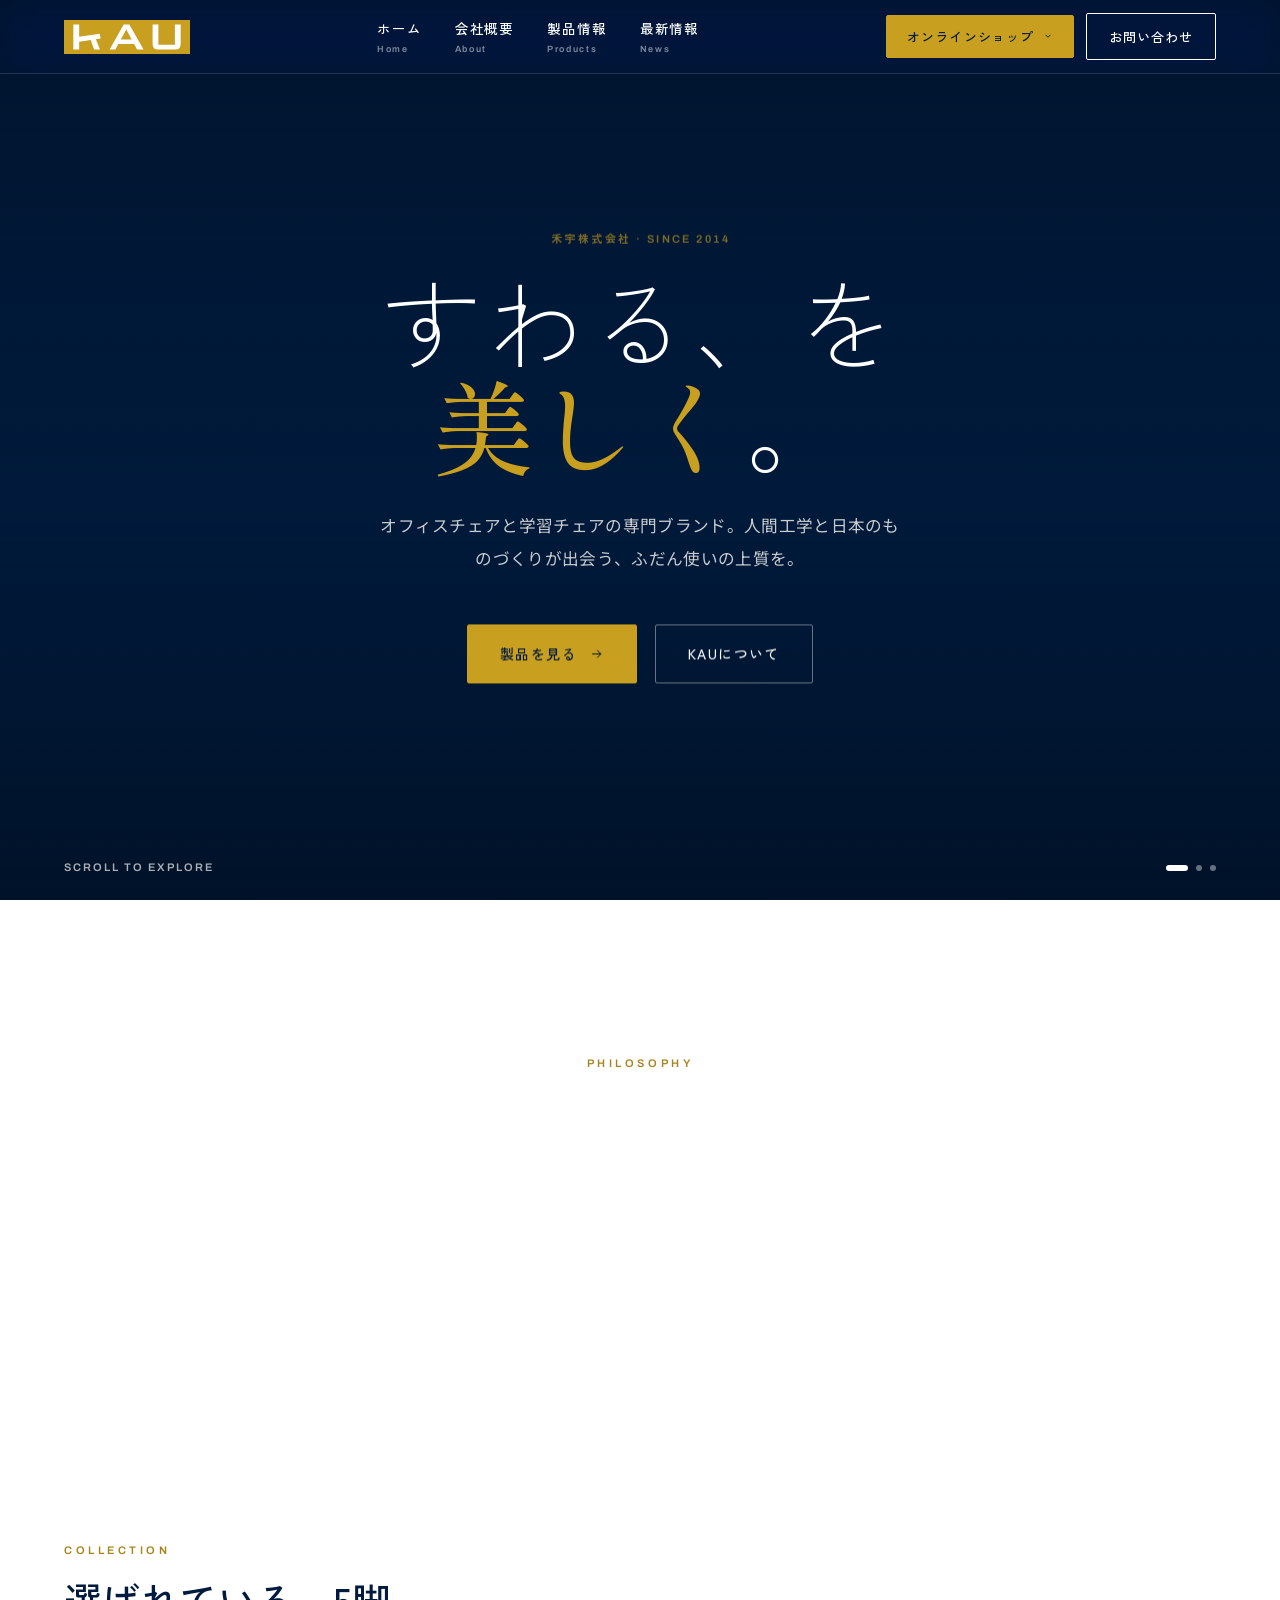
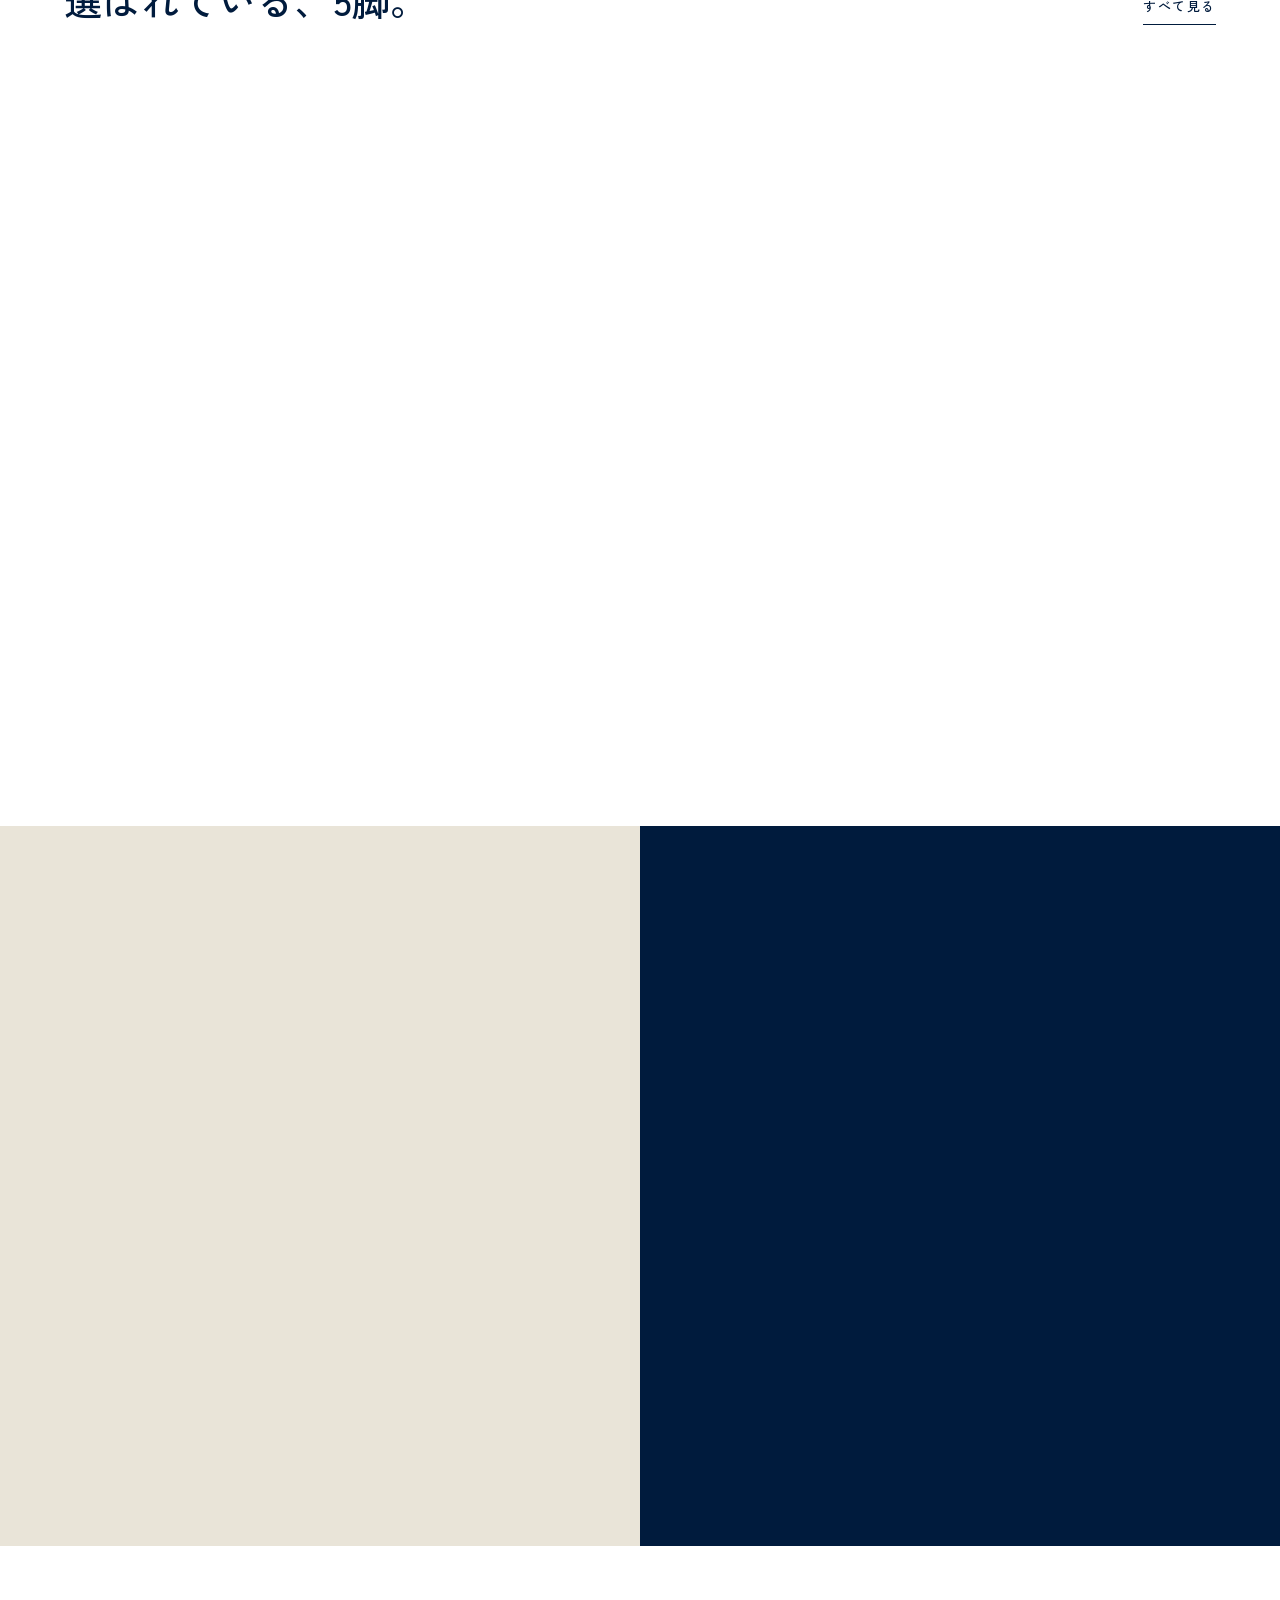
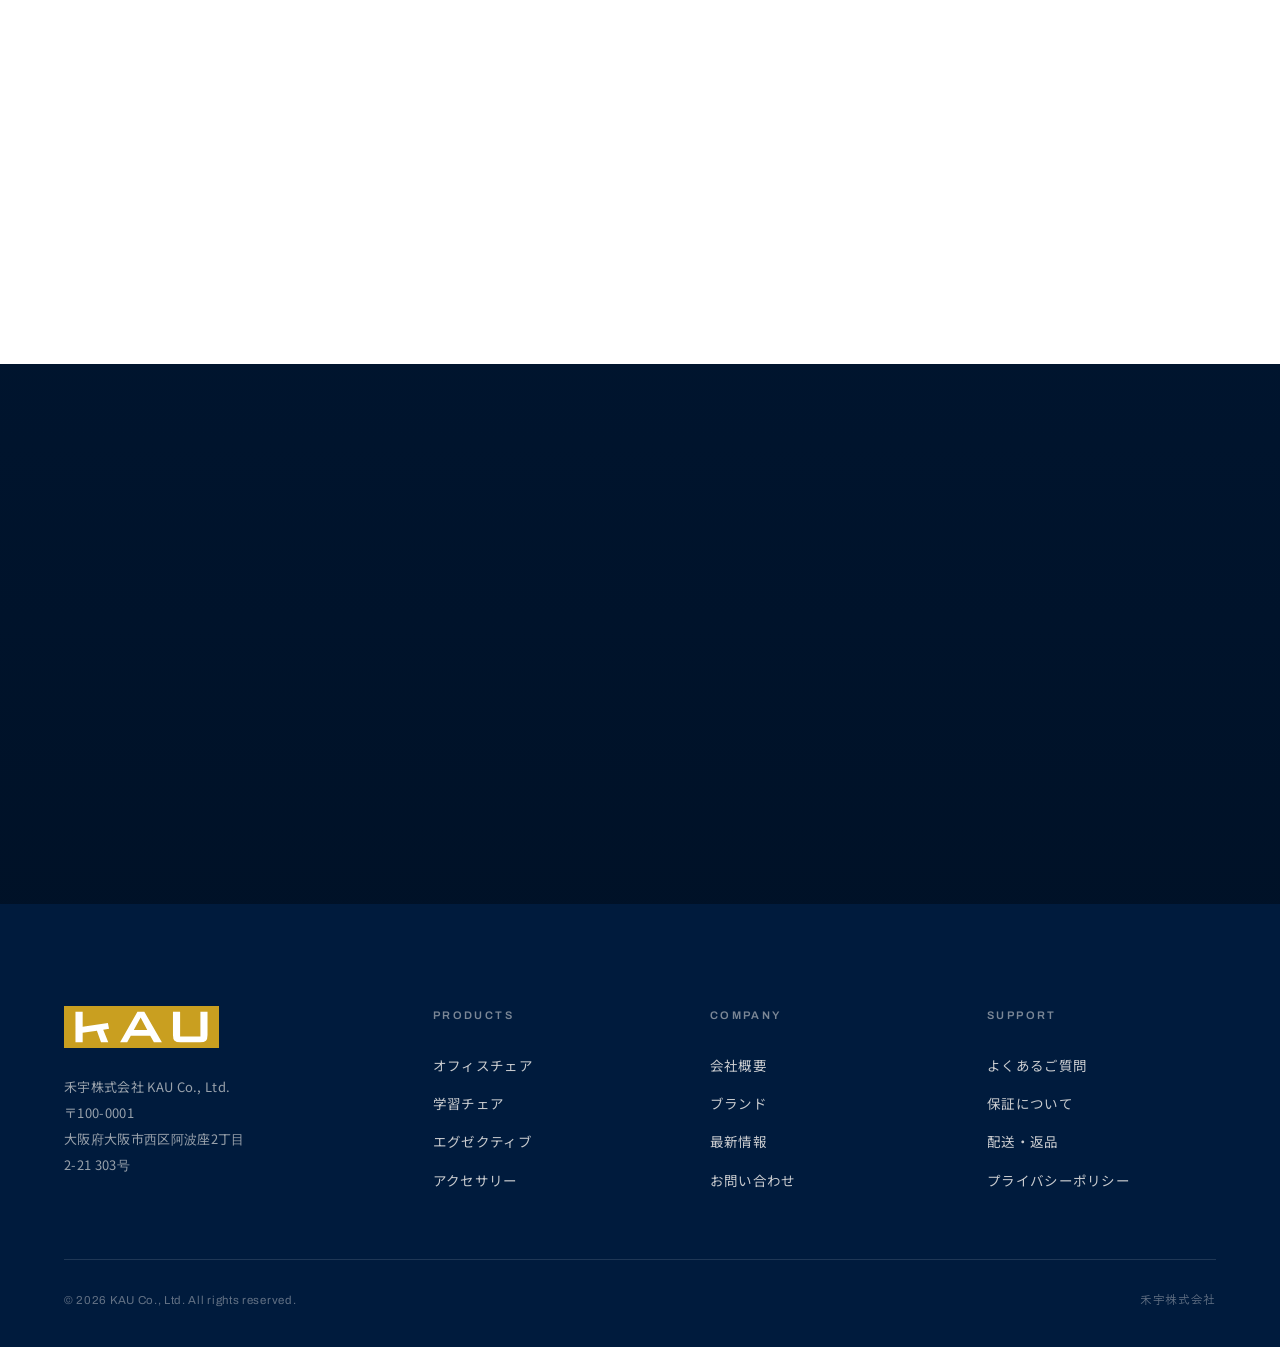
==== commit c7537a06: "Fix featured scroll snap bounce at start position" ====
--- a/home.html
+++ b/home.html
@@ -478,7 +478,7 @@
 .show-b{padding:clamp(40px,6vw,80px) 0 clamp(70px,10vw,140px)}
 .show-b .head{display:flex;justify-content:space-between;align-items:flex-end;padding:0 var(--pad);margin-bottom:46px}
 .show-b .head h3{font-size:clamp(24px,3vw,40px);font-weight:500}
-.show-b .track{display:flex;gap:24px;overflow-x:auto;padding:0 var(--pad) 24px;scroll-snap-type:x mandatory;scrollbar-width:thin}
+.show-b .track{display:flex;gap:24px;overflow-x:auto;padding:0 var(--pad) 24px;scroll-snap-type:x mandatory;scroll-padding-left:var(--pad);scrollbar-width:thin}
 .show-b .track::-webkit-scrollbar{height:3px}
 .show-b .track::-webkit-scrollbar-thumb{background:var(--line-2)}
 .gcard{flex:0 0 clamp(260px,30vw,380px);scroll-snap-align:start}
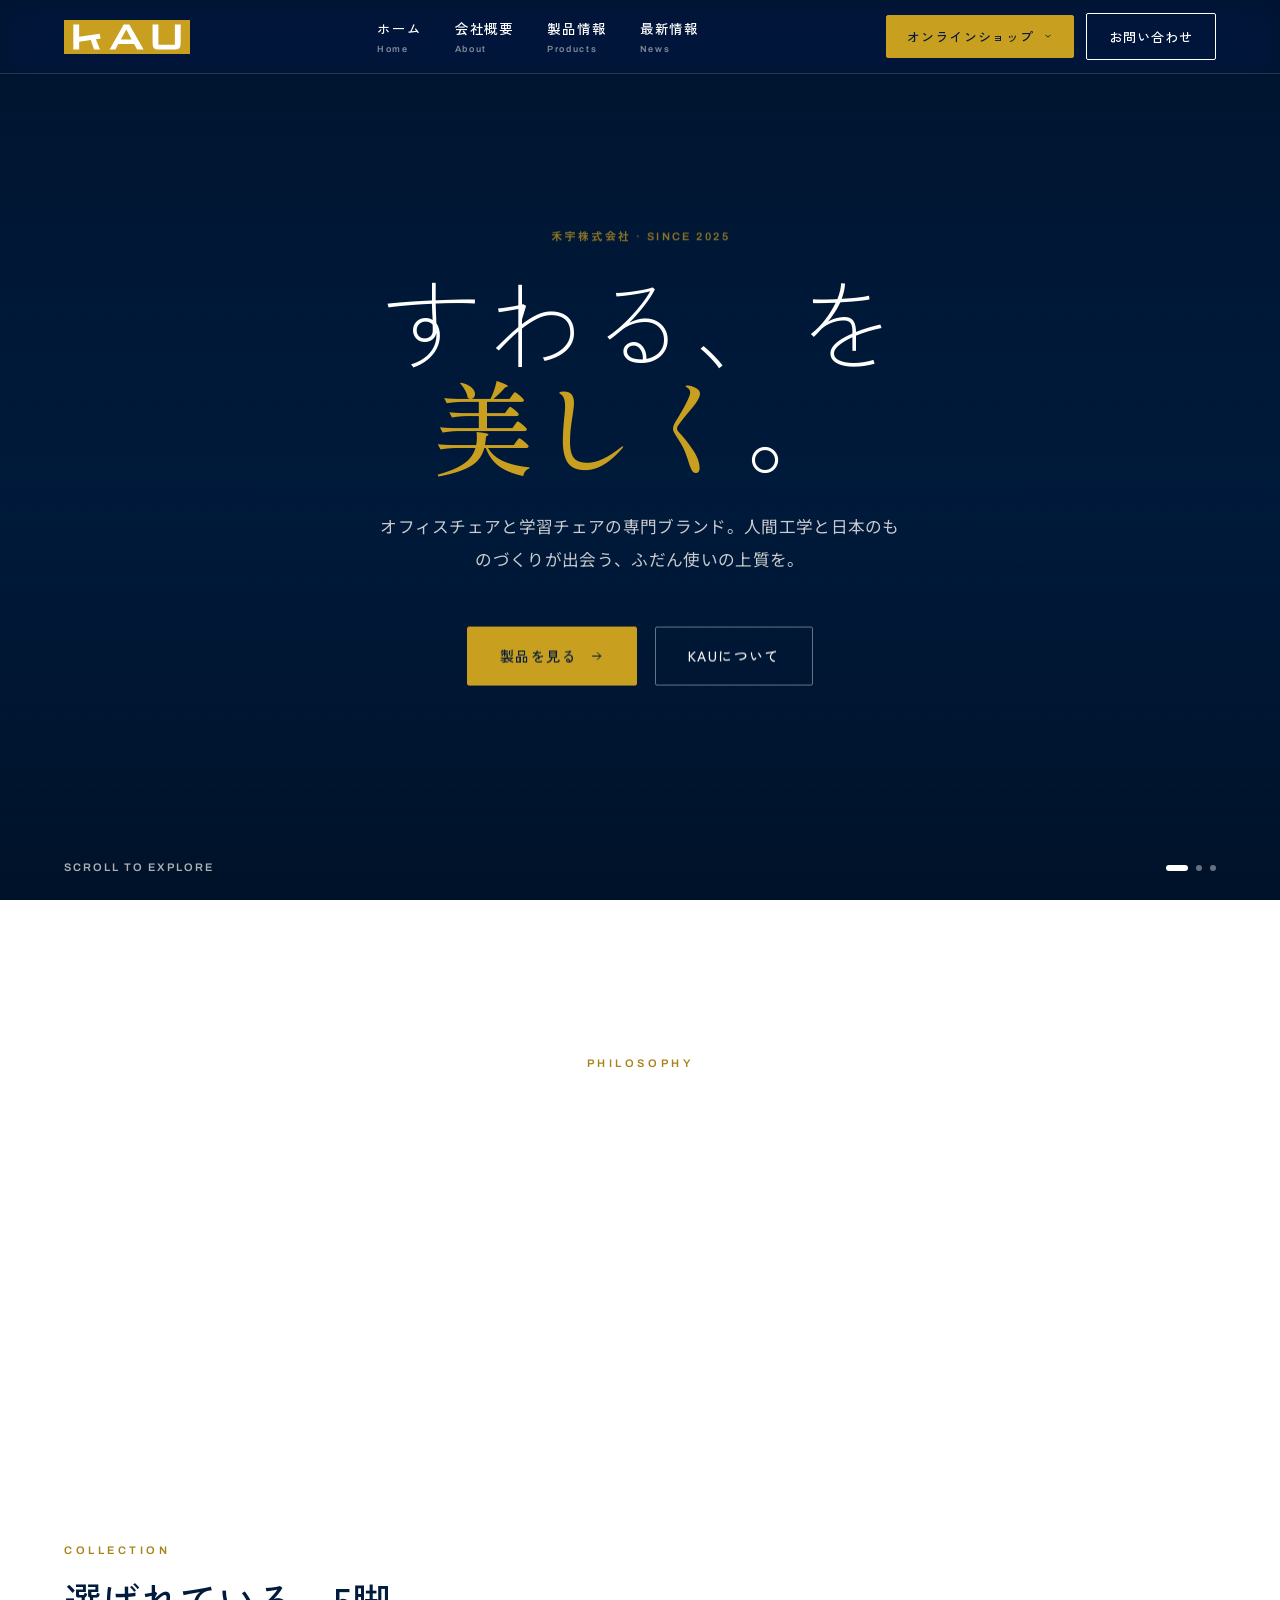
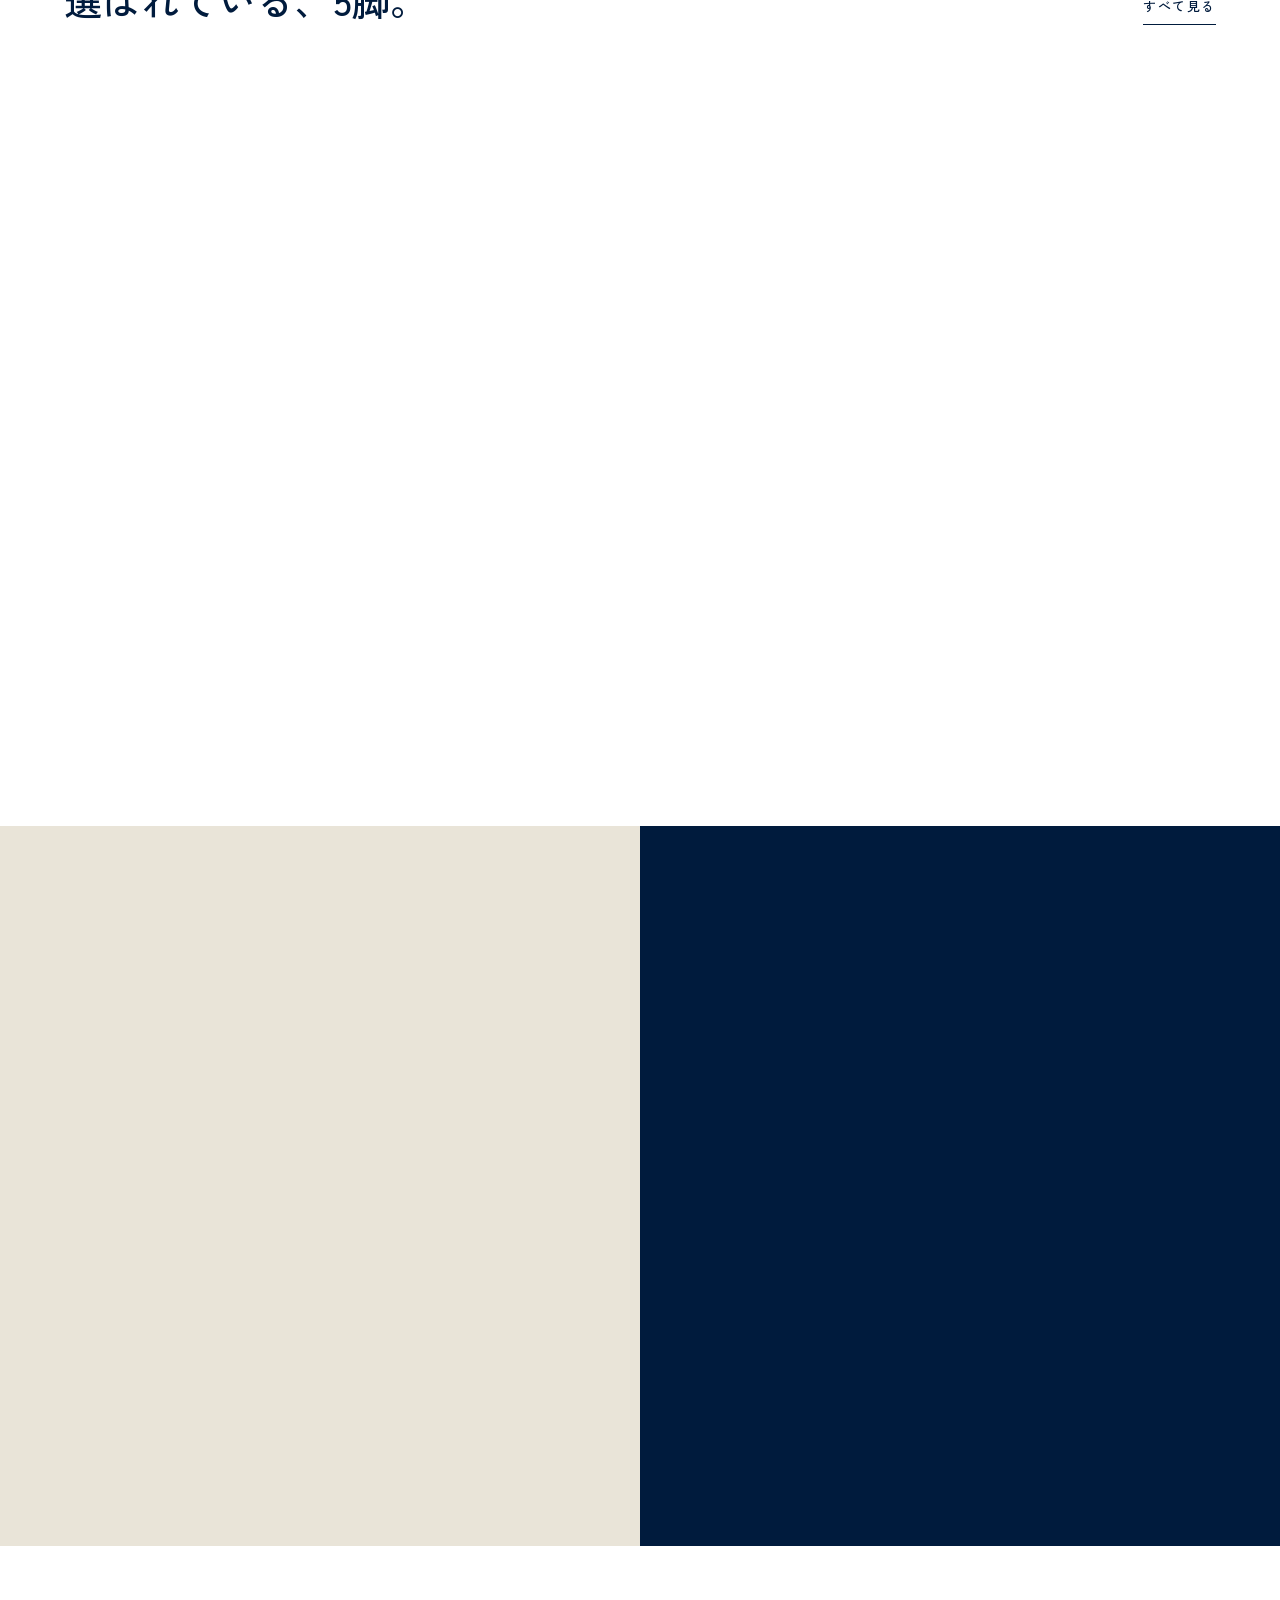
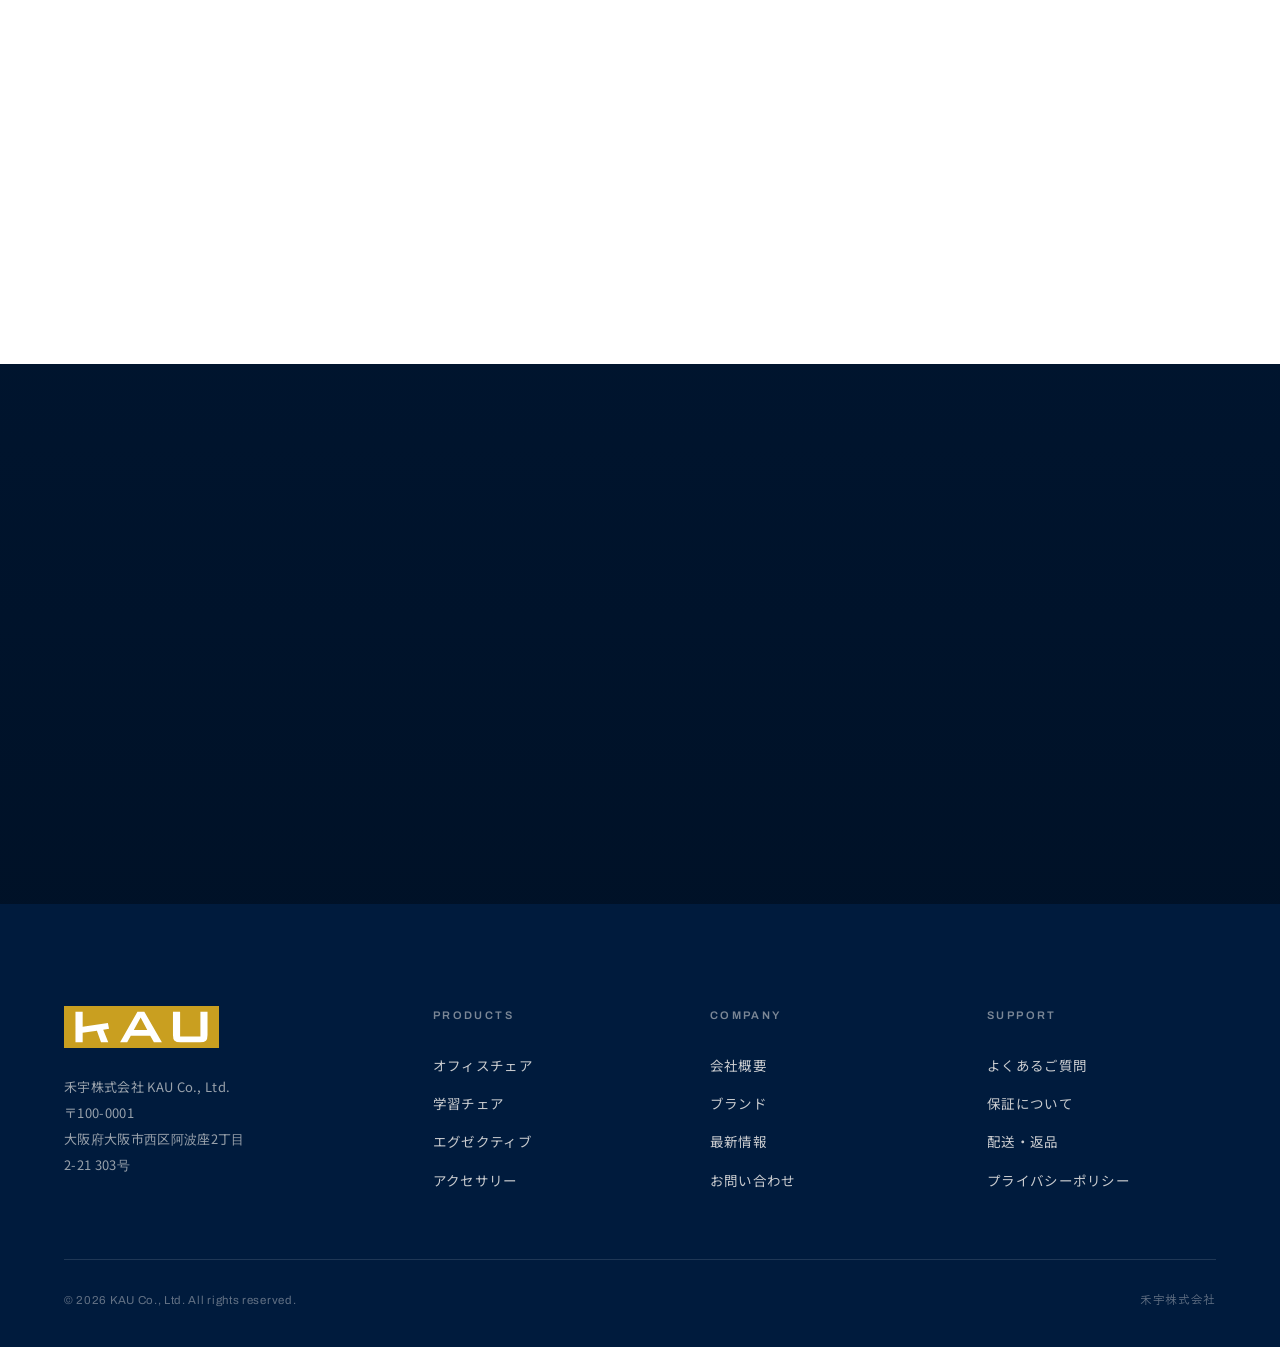
==== commit 7c6ee7d7: "Fonts: preload critical woff2, switch to font-display block to eliminate FOUT" ====
--- a/home.html
+++ b/home.html
@@ -2,6 +2,9 @@
 <html lang="ja"><head><script>window.__resources={"logoLight":"assets/053b8cb4-734b-4eab-8c12-07be625736fb.svg","logoDark":"assets/9c08a819-bf9d-463f-86af-22e1c2d67a0f.svg"};</script>
 <meta charset="utf-8">
 <meta name="viewport" content="width=device-width, initial-scale=1">
+<link rel="preload" as="font" type="font/woff2" crossorigin href="assets/2e7d9f09-bf9b-46b2-b47b-f2fb68afef77.woff2">
+<link rel="preload" as="font" type="font/woff2" crossorigin href="assets/b38bb054-e94f-462e-8fa9-05065b06b223.woff2">
+<link rel="preload" as="font" type="font/woff2" crossorigin href="assets/61696801-0c5d-4b92-aac7-9792c721fe09.woff2">
 <title>禾宇株式会社 KAU Co., Ltd. — Sit Beautifully</title>
 
 
@@ -15,7 +18,7 @@
   font-style: normal;
   font-weight: 400;
   font-stretch: 100%;
-  font-display: swap;
+  font-display: block;
   src: url("assets/b38bb054-e94f-462e-8fa9-05065b06b223.woff2") format('woff2');
   unicode-range: U+20-7e, U+a5, U+a9, U+b0, U+b7, U+d7, U+2013-2014, U+25cb, U+3000-3002, U+300c-300d, U+3012, U+3042, U+3044, U+3046, U+3048, U+304a-304d, U+304f, U+3051-305b, U+305d-3061, U+3063-306b, U+306e-3070, U+3073, U+3075-3076, U+3078-3079, U+307b, U+307e-3082, U+3084, U+3087-308d, U+308f, U+3092-3093, U+30a2-30a4, U+30a7-30ab, U+30ad, U+30af-30b1, U+30b3, U+30b5-30bc, U+30bf-30c1, U+30c3, U+30c6-30cb, U+30cf-30d1, U+30d3, U+30d5-30d7, U+30d9, U+30db, U+30dd-30e3, U+30e5, U+30e7, U+30e9-30ed, U+30ef, U+30f3, U+30fb-30fc, U+4e00-4e01, U+4e07, U+4e0a-4e0b, U+4e16, U+4e21, U+4e2d, U+4e3b, U+4e45, U+4e4b, U+4e88, U+4e8b, U+4ea4, U+4eac, U+4eba, U+4ec0, U+4ed5, U+4ee3, U+4efb, U+4f01, U+4f11, U+4f1a, U+4f47, U+4f4d, U+4f53, U+4f5c, U+4f7f, U+4fdd, U+5065, U+50be, U+50cf, U+50f9, U+512a, U+5148, U+5165, U+5177, U+5185-5186, U+5199, U+51fa, U+5206, U+522a, U+5236, U+52a0, U+52d5, U+52e2, U+5316, U+533a, U+5343, U+5354, U+5373, U+539a, U+53d6-53d7, U+53ef-53f0, U+53f3, U+5408, U+540d, U+5411, U+54c1, U+54e1, U+554f, U+5668, U+56f3, U+571f, U+5727-5728, U+5730, U+5831, U+5834, U+58f2, U+591a, U+5927, U+5929, U+59a5, U+59cb, U+59ff, U+5b50, U+5b57-5b58, U+5b66, U+5b87, U+5b89, U+5b9f, U+5bb6, U+5bb9, U+5bbf, U+5bc4, U+5be7, U+5bfe, U+5c02, U+5c0e, U+5c4a, U+5c55, U+5de5-5de6, U+5e02, U+5e38, U+5e73-5e74, U+5e97, U+5ea7, U+5eb7, U+5f0f, U+5f15, U+5f62, U+5f79, U+5f8c, U+5f92-5f93, U+5fae, U+5fc3, U+5fdc, U+5feb, U+6027, U+60c5, U+611b, U+611f, U+6210, U+623f-6240, U+627f, U+629c, U+6307, U+6309, U+6389, U+63a1-63a2, U+63d0, U+63db, U+63f4, U+652f, U+6563, U+6570, U+6574, U+659c, U+65b0, U+65b9, U+65e5, U+6642, U+666f, U+66ae, U+66ff-6700, U+6708, U+671f, U+672b-672c, U+6750, U+6765, U+6771, U+682a, U+683c, U+6848, U+6905, U+691c, U+696d, U+697d, U+6982, U+69cb, U+6a5f, U+6b21, U+6b63, U+6b69, U+6bb5, U+6bce, U+6c17, U+6c42, U+6cbf, U+6cd5, U+6d41, U+6dfb, U+6eb6, U+7136, U+73fe, U+751f, U+7528, U+7530, U+753b, U+75b2, U+767a, U+76ae, U+76f4, U+76f8, U+771f, U+77e5, U+78ba, U+793a, U+793e, U+795d, U+79be, U+79c1, U+79d1, U+7a4d, U+7a7a, U+7acb, U+7b87, U+7b97, U+7d04, U+7d20, U+7d30, U+7d9a, U+7dda, U+7de0, U+7f6e, U+7f8e, U+7fd2, U+8005, U+8010, U+808c, U+80cc, U+811a, U+81ea, U+8207, U+826f, U+8377, U+85cf, U+884c, U+8868, U+88fd, U+8981, U+898b, U+89a7, U+8a08, U+8a2d, U+8a3c, U+8a66, U+8a73, U+8aad, U+8abf, U+8ac7, U+8acb, U+8ca9, U+8cb7, U+8cc7, U+8cde, U+8cea, U+8cfc, U+8db3, U+8efd, U+8fbc, U+8fd4, U+8ffd, U+9001, U+9006, U+9014, U+9019-901a, U+9020, U+904e, U+9053, U+9069, U+9078, U+90e8, U+90fd, U+914d, U+91cd, U+91cf, U+91d1, U+9215, U+9280, U+9577, U+9580, U+958b, U+9593, U+962a, U+969b, U+96b1, U+96c6, U+9759, U+9762, U+9769, U+986f, U+99c5, U+9a13, U+9aa8, U+9ad8, U+ff08-ff09;
 }
@@ -24,7 +27,7 @@
   font-style: normal;
   font-weight: 500;
   font-stretch: 100%;
-  font-display: swap;
+  font-display: block;
   src: url("assets/b38bb054-e94f-462e-8fa9-05065b06b223.woff2") format('woff2');
   unicode-range: U+20-7e, U+a5, U+a9, U+b0, U+b7, U+d7, U+2013-2014, U+25cb, U+3000-3002, U+300c-300d, U+3012, U+3042, U+3044, U+3046, U+3048, U+304a-304d, U+304f, U+3051-305b, U+305d-3061, U+3063-306b, U+306e-3070, U+3073, U+3075-3076, U+3078-3079, U+307b, U+307e-3082, U+3084, U+3087-308d, U+308f, U+3092-3093, U+30a2-30a4, U+30a7-30ab, U+30ad, U+30af-30b1, U+30b3, U+30b5-30bc, U+30bf-30c1, U+30c3, U+30c6-30cb, U+30cf-30d1, U+30d3, U+30d5-30d7, U+30d9, U+30db, U+30dd-30e3, U+30e5, U+30e7, U+30e9-30ed, U+30ef, U+30f3, U+30fb-30fc, U+4e00-4e01, U+4e07, U+4e0a-4e0b, U+4e16, U+4e21, U+4e2d, U+4e3b, U+4e45, U+4e4b, U+4e88, U+4e8b, U+4ea4, U+4eac, U+4eba, U+4ec0, U+4ed5, U+4ee3, U+4efb, U+4f01, U+4f11, U+4f1a, U+4f47, U+4f4d, U+4f53, U+4f5c, U+4f7f, U+4fdd, U+5065, U+50be, U+50cf, U+50f9, U+512a, U+5148, U+5165, U+5177, U+5185-5186, U+5199, U+51fa, U+5206, U+522a, U+5236, U+52a0, U+52d5, U+52e2, U+5316, U+533a, U+5343, U+5354, U+5373, U+539a, U+53d6-53d7, U+53ef-53f0, U+53f3, U+5408, U+540d, U+5411, U+54c1, U+54e1, U+554f, U+5668, U+56f3, U+571f, U+5727-5728, U+5730, U+5831, U+5834, U+58f2, U+591a, U+5927, U+5929, U+59a5, U+59cb, U+59ff, U+5b50, U+5b57-5b58, U+5b66, U+5b87, U+5b89, U+5b9f, U+5bb6, U+5bb9, U+5bbf, U+5bc4, U+5be7, U+5bfe, U+5c02, U+5c0e, U+5c4a, U+5c55, U+5de5-5de6, U+5e02, U+5e38, U+5e73-5e74, U+5e97, U+5ea7, U+5eb7, U+5f0f, U+5f15, U+5f62, U+5f79, U+5f8c, U+5f92-5f93, U+5fae, U+5fc3, U+5fdc, U+5feb, U+6027, U+60c5, U+611b, U+611f, U+6210, U+623f-6240, U+627f, U+629c, U+6307, U+6309, U+6389, U+63a1-63a2, U+63d0, U+63db, U+63f4, U+652f, U+6563, U+6570, U+6574, U+659c, U+65b0, U+65b9, U+65e5, U+6642, U+666f, U+66ae, U+66ff-6700, U+6708, U+671f, U+672b-672c, U+6750, U+6765, U+6771, U+682a, U+683c, U+6848, U+6905, U+691c, U+696d, U+697d, U+6982, U+69cb, U+6a5f, U+6b21, U+6b63, U+6b69, U+6bb5, U+6bce, U+6c17, U+6c42, U+6cbf, U+6cd5, U+6d41, U+6dfb, U+6eb6, U+7136, U+73fe, U+751f, U+7528, U+7530, U+753b, U+75b2, U+767a, U+76ae, U+76f4, U+76f8, U+771f, U+77e5, U+78ba, U+793a, U+793e, U+795d, U+79be, U+79c1, U+79d1, U+7a4d, U+7a7a, U+7acb, U+7b87, U+7b97, U+7d04, U+7d20, U+7d30, U+7d9a, U+7dda, U+7de0, U+7f6e, U+7f8e, U+7fd2, U+8005, U+8010, U+808c, U+80cc, U+811a, U+81ea, U+8207, U+826f, U+8377, U+85cf, U+884c, U+8868, U+88fd, U+8981, U+898b, U+89a7, U+8a08, U+8a2d, U+8a3c, U+8a66, U+8a73, U+8aad, U+8abf, U+8ac7, U+8acb, U+8ca9, U+8cb7, U+8cc7, U+8cde, U+8cea, U+8cfc, U+8db3, U+8efd, U+8fbc, U+8fd4, U+8ffd, U+9001, U+9006, U+9014, U+9019-901a, U+9020, U+904e, U+9053, U+9069, U+9078, U+90e8, U+90fd, U+914d, U+91cd, U+91cf, U+91d1, U+9215, U+9280, U+9577, U+9580, U+958b, U+9593, U+962a, U+969b, U+96b1, U+96c6, U+9759, U+9762, U+9769, U+986f, U+99c5, U+9a13, U+9aa8, U+9ad8, U+ff08-ff09;
 }
@@ -33,7 +36,7 @@
   font-style: normal;
   font-weight: 600;
   font-stretch: 100%;
-  font-display: swap;
+  font-display: block;
   src: url("assets/b38bb054-e94f-462e-8fa9-05065b06b223.woff2") format('woff2');
   unicode-range: U+20-7e, U+a5, U+a9, U+b0, U+b7, U+d7, U+2013-2014, U+25cb, U+3000-3002, U+300c-300d, U+3012, U+3042, U+3044, U+3046, U+3048, U+304a-304d, U+304f, U+3051-305b, U+305d-3061, U+3063-306b, U+306e-3070, U+3073, U+3075-3076, U+3078-3079, U+307b, U+307e-3082, U+3084, U+3087-308d, U+308f, U+3092-3093, U+30a2-30a4, U+30a7-30ab, U+30ad, U+30af-30b1, U+30b3, U+30b5-30bc, U+30bf-30c1, U+30c3, U+30c6-30cb, U+30cf-30d1, U+30d3, U+30d5-30d7, U+30d9, U+30db, U+30dd-30e3, U+30e5, U+30e7, U+30e9-30ed, U+30ef, U+30f3, U+30fb-30fc, U+4e00-4e01, U+4e07, U+4e0a-4e0b, U+4e16, U+4e21, U+4e2d, U+4e3b, U+4e45, U+4e4b, U+4e88, U+4e8b, U+4ea4, U+4eac, U+4eba, U+4ec0, U+4ed5, U+4ee3, U+4efb, U+4f01, U+4f11, U+4f1a, U+4f47, U+4f4d, U+4f53, U+4f5c, U+4f7f, U+4fdd, U+5065, U+50be, U+50cf, U+50f9, U+512a, U+5148, U+5165, U+5177, U+5185-5186, U+5199, U+51fa, U+5206, U+522a, U+5236, U+52a0, U+52d5, U+52e2, U+5316, U+533a, U+5343, U+5354, U+5373, U+539a, U+53d6-53d7, U+53ef-53f0, U+53f3, U+5408, U+540d, U+5411, U+54c1, U+54e1, U+554f, U+5668, U+56f3, U+571f, U+5727-5728, U+5730, U+5831, U+5834, U+58f2, U+591a, U+5927, U+5929, U+59a5, U+59cb, U+59ff, U+5b50, U+5b57-5b58, U+5b66, U+5b87, U+5b89, U+5b9f, U+5bb6, U+5bb9, U+5bbf, U+5bc4, U+5be7, U+5bfe, U+5c02, U+5c0e, U+5c4a, U+5c55, U+5de5-5de6, U+5e02, U+5e38, U+5e73-5e74, U+5e97, U+5ea7, U+5eb7, U+5f0f, U+5f15, U+5f62, U+5f79, U+5f8c, U+5f92-5f93, U+5fae, U+5fc3, U+5fdc, U+5feb, U+6027, U+60c5, U+611b, U+611f, U+6210, U+623f-6240, U+627f, U+629c, U+6307, U+6309, U+6389, U+63a1-63a2, U+63d0, U+63db, U+63f4, U+652f, U+6563, U+6570, U+6574, U+659c, U+65b0, U+65b9, U+65e5, U+6642, U+666f, U+66ae, U+66ff-6700, U+6708, U+671f, U+672b-672c, U+6750, U+6765, U+6771, U+682a, U+683c, U+6848, U+6905, U+691c, U+696d, U+697d, U+6982, U+69cb, U+6a5f, U+6b21, U+6b63, U+6b69, U+6bb5, U+6bce, U+6c17, U+6c42, U+6cbf, U+6cd5, U+6d41, U+6dfb, U+6eb6, U+7136, U+73fe, U+751f, U+7528, U+7530, U+753b, U+75b2, U+767a, U+76ae, U+76f4, U+76f8, U+771f, U+77e5, U+78ba, U+793a, U+793e, U+795d, U+79be, U+79c1, U+79d1, U+7a4d, U+7a7a, U+7acb, U+7b87, U+7b97, U+7d04, U+7d20, U+7d30, U+7d9a, U+7dda, U+7de0, U+7f6e, U+7f8e, U+7fd2, U+8005, U+8010, U+808c, U+80cc, U+811a, U+81ea, U+8207, U+826f, U+8377, U+85cf, U+884c, U+8868, U+88fd, U+8981, U+898b, U+89a7, U+8a08, U+8a2d, U+8a3c, U+8a66, U+8a73, U+8aad, U+8abf, U+8ac7, U+8acb, U+8ca9, U+8cb7, U+8cc7, U+8cde, U+8cea, U+8cfc, U+8db3, U+8efd, U+8fbc, U+8fd4, U+8ffd, U+9001, U+9006, U+9014, U+9019-901a, U+9020, U+904e, U+9053, U+9069, U+9078, U+90e8, U+90fd, U+914d, U+91cd, U+91cf, U+91d1, U+9215, U+9280, U+9577, U+9580, U+958b, U+9593, U+962a, U+969b, U+96b1, U+96c6, U+9759, U+9762, U+9769, U+986f, U+99c5, U+9a13, U+9aa8, U+9ad8, U+ff08-ff09;
 }
@@ -42,7 +45,7 @@
   font-style: normal;
   font-weight: 700;
   font-stretch: 100%;
-  font-display: swap;
+  font-display: block;
   src: url("assets/b38bb054-e94f-462e-8fa9-05065b06b223.woff2") format('woff2');
   unicode-range: U+20-7e, U+a5, U+a9, U+b0, U+b7, U+d7, U+2013-2014, U+25cb, U+3000-3002, U+300c-300d, U+3012, U+3042, U+3044, U+3046, U+3048, U+304a-304d, U+304f, U+3051-305b, U+305d-3061, U+3063-306b, U+306e-3070, U+3073, U+3075-3076, U+3078-3079, U+307b, U+307e-3082, U+3084, U+3087-308d, U+308f, U+3092-3093, U+30a2-30a4, U+30a7-30ab, U+30ad, U+30af-30b1, U+30b3, U+30b5-30bc, U+30bf-30c1, U+30c3, U+30c6-30cb, U+30cf-30d1, U+30d3, U+30d5-30d7, U+30d9, U+30db, U+30dd-30e3, U+30e5, U+30e7, U+30e9-30ed, U+30ef, U+30f3, U+30fb-30fc, U+4e00-4e01, U+4e07, U+4e0a-4e0b, U+4e16, U+4e21, U+4e2d, U+4e3b, U+4e45, U+4e4b, U+4e88, U+4e8b, U+4ea4, U+4eac, U+4eba, U+4ec0, U+4ed5, U+4ee3, U+4efb, U+4f01, U+4f11, U+4f1a, U+4f47, U+4f4d, U+4f53, U+4f5c, U+4f7f, U+4fdd, U+5065, U+50be, U+50cf, U+50f9, U+512a, U+5148, U+5165, U+5177, U+5185-5186, U+5199, U+51fa, U+5206, U+522a, U+5236, U+52a0, U+52d5, U+52e2, U+5316, U+533a, U+5343, U+5354, U+5373, U+539a, U+53d6-53d7, U+53ef-53f0, U+53f3, U+5408, U+540d, U+5411, U+54c1, U+54e1, U+554f, U+5668, U+56f3, U+571f, U+5727-5728, U+5730, U+5831, U+5834, U+58f2, U+591a, U+5927, U+5929, U+59a5, U+59cb, U+59ff, U+5b50, U+5b57-5b58, U+5b66, U+5b87, U+5b89, U+5b9f, U+5bb6, U+5bb9, U+5bbf, U+5bc4, U+5be7, U+5bfe, U+5c02, U+5c0e, U+5c4a, U+5c55, U+5de5-5de6, U+5e02, U+5e38, U+5e73-5e74, U+5e97, U+5ea7, U+5eb7, U+5f0f, U+5f15, U+5f62, U+5f79, U+5f8c, U+5f92-5f93, U+5fae, U+5fc3, U+5fdc, U+5feb, U+6027, U+60c5, U+611b, U+611f, U+6210, U+623f-6240, U+627f, U+629c, U+6307, U+6309, U+6389, U+63a1-63a2, U+63d0, U+63db, U+63f4, U+652f, U+6563, U+6570, U+6574, U+659c, U+65b0, U+65b9, U+65e5, U+6642, U+666f, U+66ae, U+66ff-6700, U+6708, U+671f, U+672b-672c, U+6750, U+6765, U+6771, U+682a, U+683c, U+6848, U+6905, U+691c, U+696d, U+697d, U+6982, U+69cb, U+6a5f, U+6b21, U+6b63, U+6b69, U+6bb5, U+6bce, U+6c17, U+6c42, U+6cbf, U+6cd5, U+6d41, U+6dfb, U+6eb6, U+7136, U+73fe, U+751f, U+7528, U+7530, U+753b, U+75b2, U+767a, U+76ae, U+76f4, U+76f8, U+771f, U+77e5, U+78ba, U+793a, U+793e, U+795d, U+79be, U+79c1, U+79d1, U+7a4d, U+7a7a, U+7acb, U+7b87, U+7b97, U+7d04, U+7d20, U+7d30, U+7d9a, U+7dda, U+7de0, U+7f6e, U+7f8e, U+7fd2, U+8005, U+8010, U+808c, U+80cc, U+811a, U+81ea, U+8207, U+826f, U+8377, U+85cf, U+884c, U+8868, U+88fd, U+8981, U+898b, U+89a7, U+8a08, U+8a2d, U+8a3c, U+8a66, U+8a73, U+8aad, U+8abf, U+8ac7, U+8acb, U+8ca9, U+8cb7, U+8cc7, U+8cde, U+8cea, U+8cfc, U+8db3, U+8efd, U+8fbc, U+8fd4, U+8ffd, U+9001, U+9006, U+9014, U+9019-901a, U+9020, U+904e, U+9053, U+9069, U+9078, U+90e8, U+90fd, U+914d, U+91cd, U+91cf, U+91d1, U+9215, U+9280, U+9577, U+9580, U+958b, U+9593, U+962a, U+969b, U+96b1, U+96c6, U+9759, U+9762, U+9769, U+986f, U+99c5, U+9a13, U+9aa8, U+9ad8, U+ff08-ff09;
 }
@@ -51,7 +54,7 @@
   font-style: normal;
   font-weight: 800;
   font-stretch: 100%;
-  font-display: swap;
+  font-display: block;
   src: url("assets/b38bb054-e94f-462e-8fa9-05065b06b223.woff2") format('woff2');
   unicode-range: U+20-7e, U+a5, U+a9, U+b0, U+b7, U+d7, U+2013-2014, U+25cb, U+3000-3002, U+300c-300d, U+3012, U+3042, U+3044, U+3046, U+3048, U+304a-304d, U+304f, U+3051-305b, U+305d-3061, U+3063-306b, U+306e-3070, U+3073, U+3075-3076, U+3078-3079, U+307b, U+307e-3082, U+3084, U+3087-308d, U+308f, U+3092-3093, U+30a2-30a4, U+30a7-30ab, U+30ad, U+30af-30b1, U+30b3, U+30b5-30bc, U+30bf-30c1, U+30c3, U+30c6-30cb, U+30cf-30d1, U+30d3, U+30d5-30d7, U+30d9, U+30db, U+30dd-30e3, U+30e5, U+30e7, U+30e9-30ed, U+30ef, U+30f3, U+30fb-30fc, U+4e00-4e01, U+4e07, U+4e0a-4e0b, U+4e16, U+4e21, U+4e2d, U+4e3b, U+4e45, U+4e4b, U+4e88, U+4e8b, U+4ea4, U+4eac, U+4eba, U+4ec0, U+4ed5, U+4ee3, U+4efb, U+4f01, U+4f11, U+4f1a, U+4f47, U+4f4d, U+4f53, U+4f5c, U+4f7f, U+4fdd, U+5065, U+50be, U+50cf, U+50f9, U+512a, U+5148, U+5165, U+5177, U+5185-5186, U+5199, U+51fa, U+5206, U+522a, U+5236, U+52a0, U+52d5, U+52e2, U+5316, U+533a, U+5343, U+5354, U+5373, U+539a, U+53d6-53d7, U+53ef-53f0, U+53f3, U+5408, U+540d, U+5411, U+54c1, U+54e1, U+554f, U+5668, U+56f3, U+571f, U+5727-5728, U+5730, U+5831, U+5834, U+58f2, U+591a, U+5927, U+5929, U+59a5, U+59cb, U+59ff, U+5b50, U+5b57-5b58, U+5b66, U+5b87, U+5b89, U+5b9f, U+5bb6, U+5bb9, U+5bbf, U+5bc4, U+5be7, U+5bfe, U+5c02, U+5c0e, U+5c4a, U+5c55, U+5de5-5de6, U+5e02, U+5e38, U+5e73-5e74, U+5e97, U+5ea7, U+5eb7, U+5f0f, U+5f15, U+5f62, U+5f79, U+5f8c, U+5f92-5f93, U+5fae, U+5fc3, U+5fdc, U+5feb, U+6027, U+60c5, U+611b, U+611f, U+6210, U+623f-6240, U+627f, U+629c, U+6307, U+6309, U+6389, U+63a1-63a2, U+63d0, U+63db, U+63f4, U+652f, U+6563, U+6570, U+6574, U+659c, U+65b0, U+65b9, U+65e5, U+6642, U+666f, U+66ae, U+66ff-6700, U+6708, U+671f, U+672b-672c, U+6750, U+6765, U+6771, U+682a, U+683c, U+6848, U+6905, U+691c, U+696d, U+697d, U+6982, U+69cb, U+6a5f, U+6b21, U+6b63, U+6b69, U+6bb5, U+6bce, U+6c17, U+6c42, U+6cbf, U+6cd5, U+6d41, U+6dfb, U+6eb6, U+7136, U+73fe, U+751f, U+7528, U+7530, U+753b, U+75b2, U+767a, U+76ae, U+76f4, U+76f8, U+771f, U+77e5, U+78ba, U+793a, U+793e, U+795d, U+79be, U+79c1, U+79d1, U+7a4d, U+7a7a, U+7acb, U+7b87, U+7b97, U+7d04, U+7d20, U+7d30, U+7d9a, U+7dda, U+7de0, U+7f6e, U+7f8e, U+7fd2, U+8005, U+8010, U+808c, U+80cc, U+811a, U+81ea, U+8207, U+826f, U+8377, U+85cf, U+884c, U+8868, U+88fd, U+8981, U+898b, U+89a7, U+8a08, U+8a2d, U+8a3c, U+8a66, U+8a73, U+8aad, U+8abf, U+8ac7, U+8acb, U+8ca9, U+8cb7, U+8cc7, U+8cde, U+8cea, U+8cfc, U+8db3, U+8efd, U+8fbc, U+8fd4, U+8ffd, U+9001, U+9006, U+9014, U+9019-901a, U+9020, U+904e, U+9053, U+9069, U+9078, U+90e8, U+90fd, U+914d, U+91cd, U+91cf, U+91d1, U+9215, U+9280, U+9577, U+9580, U+958b, U+9593, U+962a, U+969b, U+96b1, U+96c6, U+9759, U+9762, U+9769, U+986f, U+99c5, U+9a13, U+9aa8, U+9ad8, U+ff08-ff09;
 }
@@ -59,7 +62,7 @@
   font-family: 'Noto Sans JP';
   font-style: normal;
   font-weight: 300;
-  font-display: swap;
+  font-display: block;
   src: url("assets/2e7d9f09-bf9b-46b2-b47b-f2fb68afef77.woff2") format('woff2');
   unicode-range: U+20-7e, U+a5, U+a9, U+b0, U+b7, U+d7, U+2013-2014, U+25cb, U+3000-3002, U+300c-300d, U+3012, U+3042, U+3044, U+3046, U+3048, U+304a-304d, U+304f, U+3051-305b, U+305d-3061, U+3063-306b, U+306e-3070, U+3073, U+3075-3076, U+3078-3079, U+307b, U+307e-3082, U+3084, U+3087-308d, U+308f, U+3092-3093, U+30a2-30a4, U+30a7-30ab, U+30ad, U+30af-30b1, U+30b3, U+30b5-30bc, U+30bf-30c1, U+30c3, U+30c6-30cb, U+30cf-30d1, U+30d3, U+30d5-30d7, U+30d9, U+30db, U+30dd-30e3, U+30e5, U+30e7, U+30e9-30ed, U+30ef, U+30f3, U+30fb-30fc, U+4e00-4e01, U+4e07, U+4e0a-4e0b, U+4e16, U+4e21, U+4e2d, U+4e3b, U+4e45, U+4e4b, U+4e88, U+4e8b, U+4ea4, U+4eac, U+4eba, U+4ec0, U+4ed5, U+4ee3, U+4efb, U+4f01, U+4f11, U+4f1a, U+4f47, U+4f4d, U+4f53, U+4f5c, U+4f7f, U+4fdd, U+5065, U+50be, U+50cf, U+50f9, U+512a, U+5148, U+5165, U+5177, U+5185-5186, U+5199, U+51fa, U+5206, U+522a, U+5236, U+52a0, U+52d5, U+52e2, U+5316, U+533a, U+5343, U+5354, U+5373, U+539a, U+53d6-53d7, U+53ef-53f0, U+53f3, U+5408, U+540d, U+5411, U+54c1, U+54e1, U+554f, U+5668, U+56f3, U+571f, U+5727-5728, U+5730, U+5831, U+5834, U+58f2, U+591a, U+5927, U+5929, U+59a5, U+59cb, U+59ff, U+5b50, U+5b57-5b58, U+5b66, U+5b87, U+5b89, U+5b9f, U+5bb6, U+5bb9, U+5bbf, U+5bc4, U+5be7, U+5bfe, U+5c02, U+5c0e, U+5c4a, U+5c55, U+5de5-5de6, U+5e02, U+5e38, U+5e73-5e74, U+5e97, U+5ea7, U+5eb7, U+5f0f, U+5f15, U+5f62, U+5f79, U+5f8c, U+5f92-5f93, U+5fae, U+5fc3, U+5fdc, U+5feb, U+6027, U+60c5, U+611b, U+611f, U+6210, U+623f-6240, U+627f, U+629c, U+6307, U+6309, U+6389, U+63a1-63a2, U+63d0, U+63db, U+63f4, U+652f, U+6563, U+6570, U+6574, U+659c, U+65b0, U+65b9, U+65e5, U+6642, U+666f, U+66ae, U+66ff-6700, U+6708, U+671f, U+672b-672c, U+6750, U+6765, U+6771, U+682a, U+683c, U+6848, U+6905, U+691c, U+696d, U+697d, U+6982, U+69cb, U+6a5f, U+6b21, U+6b63, U+6b69, U+6bb5, U+6bce, U+6c17, U+6c42, U+6cbf, U+6cd5, U+6d41, U+6dfb, U+6eb6, U+7136, U+73fe, U+751f, U+7528, U+7530, U+753b, U+75b2, U+767a, U+76ae, U+76f4, U+76f8, U+771f, U+77e5, U+78ba, U+793a, U+793e, U+795d, U+79be, U+79c1, U+79d1, U+7a4d, U+7a7a, U+7acb, U+7b87, U+7b97, U+7d04, U+7d20, U+7d30, U+7d9a, U+7dda, U+7de0, U+7f6e, U+7f8e, U+7fd2, U+8005, U+8010, U+808c, U+80cc, U+811a, U+81ea, U+8207, U+826f, U+8377, U+85cf, U+884c, U+8868, U+88fd, U+8981, U+898b, U+89a7, U+8a08, U+8a2d, U+8a3c, U+8a66, U+8a73, U+8aad, U+8abf, U+8ac7, U+8acb, U+8ca9, U+8cb7, U+8cc7, U+8cde, U+8cea, U+8cfc, U+8db3, U+8efd, U+8fbc, U+8fd4, U+8ffd, U+9001, U+9006, U+9014, U+9019-901a, U+9020, U+904e, U+9053, U+9069, U+9078, U+90e8, U+90fd, U+914d, U+91cd, U+91cf, U+91d1, U+9215, U+9280, U+9577, U+9580, U+958b, U+9593, U+962a, U+969b, U+96b1, U+96c6, U+9759, U+9762, U+9769, U+986f, U+99c5, U+9a13, U+9aa8, U+9ad8, U+ff08-ff09;
 }
@@ -67,7 +70,7 @@
   font-family: 'Noto Sans JP';
   font-style: normal;
   font-weight: 400;
-  font-display: swap;
+  font-display: block;
   src: url("assets/2e7d9f09-bf9b-46b2-b47b-f2fb68afef77.woff2") format('woff2');
   unicode-range: U+20-7e, U+a5, U+a9, U+b0, U+b7, U+d7, U+2013-2014, U+25cb, U+3000-3002, U+300c-300d, U+3012, U+3042, U+3044, U+3046, U+3048, U+304a-304d, U+304f, U+3051-305b, U+305d-3061, U+3063-306b, U+306e-3070, U+3073, U+3075-3076, U+3078-3079, U+307b, U+307e-3082, U+3084, U+3087-308d, U+308f, U+3092-3093, U+30a2-30a4, U+30a7-30ab, U+30ad, U+30af-30b1, U+30b3, U+30b5-30bc, U+30bf-30c1, U+30c3, U+30c6-30cb, U+30cf-30d1, U+30d3, U+30d5-30d7, U+30d9, U+30db, U+30dd-30e3, U+30e5, U+30e7, U+30e9-30ed, U+30ef, U+30f3, U+30fb-30fc, U+4e00-4e01, U+4e07, U+4e0a-4e0b, U+4e16, U+4e21, U+4e2d, U+4e3b, U+4e45, U+4e4b, U+4e88, U+4e8b, U+4ea4, U+4eac, U+4eba, U+4ec0, U+4ed5, U+4ee3, U+4efb, U+4f01, U+4f11, U+4f1a, U+4f47, U+4f4d, U+4f53, U+4f5c, U+4f7f, U+4fdd, U+5065, U+50be, U+50cf, U+50f9, U+512a, U+5148, U+5165, U+5177, U+5185-5186, U+5199, U+51fa, U+5206, U+522a, U+5236, U+52a0, U+52d5, U+52e2, U+5316, U+533a, U+5343, U+5354, U+5373, U+539a, U+53d6-53d7, U+53ef-53f0, U+53f3, U+5408, U+540d, U+5411, U+54c1, U+54e1, U+554f, U+5668, U+56f3, U+571f, U+5727-5728, U+5730, U+5831, U+5834, U+58f2, U+591a, U+5927, U+5929, U+59a5, U+59cb, U+59ff, U+5b50, U+5b57-5b58, U+5b66, U+5b87, U+5b89, U+5b9f, U+5bb6, U+5bb9, U+5bbf, U+5bc4, U+5be7, U+5bfe, U+5c02, U+5c0e, U+5c4a, U+5c55, U+5de5-5de6, U+5e02, U+5e38, U+5e73-5e74, U+5e97, U+5ea7, U+5eb7, U+5f0f, U+5f15, U+5f62, U+5f79, U+5f8c, U+5f92-5f93, U+5fae, U+5fc3, U+5fdc, U+5feb, U+6027, U+60c5, U+611b, U+611f, U+6210, U+623f-6240, U+627f, U+629c, U+6307, U+6309, U+6389, U+63a1-63a2, U+63d0, U+63db, U+63f4, U+652f, U+6563, U+6570, U+6574, U+659c, U+65b0, U+65b9, U+65e5, U+6642, U+666f, U+66ae, U+66ff-6700, U+6708, U+671f, U+672b-672c, U+6750, U+6765, U+6771, U+682a, U+683c, U+6848, U+6905, U+691c, U+696d, U+697d, U+6982, U+69cb, U+6a5f, U+6b21, U+6b63, U+6b69, U+6bb5, U+6bce, U+6c17, U+6c42, U+6cbf, U+6cd5, U+6d41, U+6dfb, U+6eb6, U+7136, U+73fe, U+751f, U+7528, U+7530, U+753b, U+75b2, U+767a, U+76ae, U+76f4, U+76f8, U+771f, U+77e5, U+78ba, U+793a, U+793e, U+795d, U+79be, U+79c1, U+79d1, U+7a4d, U+7a7a, U+7acb, U+7b87, U+7b97, U+7d04, U+7d20, U+7d30, U+7d9a, U+7dda, U+7de0, U+7f6e, U+7f8e, U+7fd2, U+8005, U+8010, U+808c, U+80cc, U+811a, U+81ea, U+8207, U+826f, U+8377, U+85cf, U+884c, U+8868, U+88fd, U+8981, U+898b, U+89a7, U+8a08, U+8a2d, U+8a3c, U+8a66, U+8a73, U+8aad, U+8abf, U+8ac7, U+8acb, U+8ca9, U+8cb7, U+8cc7, U+8cde, U+8cea, U+8cfc, U+8db3, U+8efd, U+8fbc, U+8fd4, U+8ffd, U+9001, U+9006, U+9014, U+9019-901a, U+9020, U+904e, U+9053, U+9069, U+9078, U+90e8, U+90fd, U+914d, U+91cd, U+91cf, U+91d1, U+9215, U+9280, U+9577, U+9580, U+958b, U+9593, U+962a, U+969b, U+96b1, U+96c6, U+9759, U+9762, U+9769, U+986f, U+99c5, U+9a13, U+9aa8, U+9ad8, U+ff08-ff09;
 }
@@ -75,7 +78,7 @@
   font-family: 'Noto Sans JP';
   font-style: normal;
   font-weight: 500;
-  font-display: swap;
+  font-display: block;
   src: url("assets/2e7d9f09-bf9b-46b2-b47b-f2fb68afef77.woff2") format('woff2');
   unicode-range: U+20-7e, U+a5, U+a9, U+b0, U+b7, U+d7, U+2013-2014, U+25cb, U+3000-3002, U+300c-300d, U+3012, U+3042, U+3044, U+3046, U+3048, U+304a-304d, U+304f, U+3051-305b, U+305d-3061, U+3063-306b, U+306e-3070, U+3073, U+3075-3076, U+3078-3079, U+307b, U+307e-3082, U+3084, U+3087-308d, U+308f, U+3092-3093, U+30a2-30a4, U+30a7-30ab, U+30ad, U+30af-30b1, U+30b3, U+30b5-30bc, U+30bf-30c1, U+30c3, U+30c6-30cb, U+30cf-30d1, U+30d3, U+30d5-30d7, U+30d9, U+30db, U+30dd-30e3, U+30e5, U+30e7, U+30e9-30ed, U+30ef, U+30f3, U+30fb-30fc, U+4e00-4e01, U+4e07, U+4e0a-4e0b, U+4e16, U+4e21, U+4e2d, U+4e3b, U+4e45, U+4e4b, U+4e88, U+4e8b, U+4ea4, U+4eac, U+4eba, U+4ec0, U+4ed5, U+4ee3, U+4efb, U+4f01, U+4f11, U+4f1a, U+4f47, U+4f4d, U+4f53, U+4f5c, U+4f7f, U+4fdd, U+5065, U+50be, U+50cf, U+50f9, U+512a, U+5148, U+5165, U+5177, U+5185-5186, U+5199, U+51fa, U+5206, U+522a, U+5236, U+52a0, U+52d5, U+52e2, U+5316, U+533a, U+5343, U+5354, U+5373, U+539a, U+53d6-53d7, U+53ef-53f0, U+53f3, U+5408, U+540d, U+5411, U+54c1, U+54e1, U+554f, U+5668, U+56f3, U+571f, U+5727-5728, U+5730, U+5831, U+5834, U+58f2, U+591a, U+5927, U+5929, U+59a5, U+59cb, U+59ff, U+5b50, U+5b57-5b58, U+5b66, U+5b87, U+5b89, U+5b9f, U+5bb6, U+5bb9, U+5bbf, U+5bc4, U+5be7, U+5bfe, U+5c02, U+5c0e, U+5c4a, U+5c55, U+5de5-5de6, U+5e02, U+5e38, U+5e73-5e74, U+5e97, U+5ea7, U+5eb7, U+5f0f, U+5f15, U+5f62, U+5f79, U+5f8c, U+5f92-5f93, U+5fae, U+5fc3, U+5fdc, U+5feb, U+6027, U+60c5, U+611b, U+611f, U+6210, U+623f-6240, U+627f, U+629c, U+6307, U+6309, U+6389, U+63a1-63a2, U+63d0, U+63db, U+63f4, U+652f, U+6563, U+6570, U+6574, U+659c, U+65b0, U+65b9, U+65e5, U+6642, U+666f, U+66ae, U+66ff-6700, U+6708, U+671f, U+672b-672c, U+6750, U+6765, U+6771, U+682a, U+683c, U+6848, U+6905, U+691c, U+696d, U+697d, U+6982, U+69cb, U+6a5f, U+6b21, U+6b63, U+6b69, U+6bb5, U+6bce, U+6c17, U+6c42, U+6cbf, U+6cd5, U+6d41, U+6dfb, U+6eb6, U+7136, U+73fe, U+751f, U+7528, U+7530, U+753b, U+75b2, U+767a, U+76ae, U+76f4, U+76f8, U+771f, U+77e5, U+78ba, U+793a, U+793e, U+795d, U+79be, U+79c1, U+79d1, U+7a4d, U+7a7a, U+7acb, U+7b87, U+7b97, U+7d04, U+7d20, U+7d30, U+7d9a, U+7dda, U+7de0, U+7f6e, U+7f8e, U+7fd2, U+8005, U+8010, U+808c, U+80cc, U+811a, U+81ea, U+8207, U+826f, U+8377, U+85cf, U+884c, U+8868, U+88fd, U+8981, U+898b, U+89a7, U+8a08, U+8a2d, U+8a3c, U+8a66, U+8a73, U+8aad, U+8abf, U+8ac7, U+8acb, U+8ca9, U+8cb7, U+8cc7, U+8cde, U+8cea, U+8cfc, U+8db3, U+8efd, U+8fbc, U+8fd4, U+8ffd, U+9001, U+9006, U+9014, U+9019-901a, U+9020, U+904e, U+9053, U+9069, U+9078, U+90e8, U+90fd, U+914d, U+91cd, U+91cf, U+91d1, U+9215, U+9280, U+9577, U+9580, U+958b, U+9593, U+962a, U+969b, U+96b1, U+96c6, U+9759, U+9762, U+9769, U+986f, U+99c5, U+9a13, U+9aa8, U+9ad8, U+ff08-ff09;
 }
@@ -83,7 +86,7 @@
   font-family: 'Noto Sans JP';
   font-style: normal;
   font-weight: 700;
-  font-display: swap;
+  font-display: block;
   src: url("assets/2e7d9f09-bf9b-46b2-b47b-f2fb68afef77.woff2") format('woff2');
   unicode-range: U+20-7e, U+a5, U+a9, U+b0, U+b7, U+d7, U+2013-2014, U+25cb, U+3000-3002, U+300c-300d, U+3012, U+3042, U+3044, U+3046, U+3048, U+304a-304d, U+304f, U+3051-305b, U+305d-3061, U+3063-306b, U+306e-3070, U+3073, U+3075-3076, U+3078-3079, U+307b, U+307e-3082, U+3084, U+3087-308d, U+308f, U+3092-3093, U+30a2-30a4, U+30a7-30ab, U+30ad, U+30af-30b1, U+30b3, U+30b5-30bc, U+30bf-30c1, U+30c3, U+30c6-30cb, U+30cf-30d1, U+30d3, U+30d5-30d7, U+30d9, U+30db, U+30dd-30e3, U+30e5, U+30e7, U+30e9-30ed, U+30ef, U+30f3, U+30fb-30fc, U+4e00-4e01, U+4e07, U+4e0a-4e0b, U+4e16, U+4e21, U+4e2d, U+4e3b, U+4e45, U+4e4b, U+4e88, U+4e8b, U+4ea4, U+4eac, U+4eba, U+4ec0, U+4ed5, U+4ee3, U+4efb, U+4f01, U+4f11, U+4f1a, U+4f47, U+4f4d, U+4f53, U+4f5c, U+4f7f, U+4fdd, U+5065, U+50be, U+50cf, U+50f9, U+512a, U+5148, U+5165, U+5177, U+5185-5186, U+5199, U+51fa, U+5206, U+522a, U+5236, U+52a0, U+52d5, U+52e2, U+5316, U+533a, U+5343, U+5354, U+5373, U+539a, U+53d6-53d7, U+53ef-53f0, U+53f3, U+5408, U+540d, U+5411, U+54c1, U+54e1, U+554f, U+5668, U+56f3, U+571f, U+5727-5728, U+5730, U+5831, U+5834, U+58f2, U+591a, U+5927, U+5929, U+59a5, U+59cb, U+59ff, U+5b50, U+5b57-5b58, U+5b66, U+5b87, U+5b89, U+5b9f, U+5bb6, U+5bb9, U+5bbf, U+5bc4, U+5be7, U+5bfe, U+5c02, U+5c0e, U+5c4a, U+5c55, U+5de5-5de6, U+5e02, U+5e38, U+5e73-5e74, U+5e97, U+5ea7, U+5eb7, U+5f0f, U+5f15, U+5f62, U+5f79, U+5f8c, U+5f92-5f93, U+5fae, U+5fc3, U+5fdc, U+5feb, U+6027, U+60c5, U+611b, U+611f, U+6210, U+623f-6240, U+627f, U+629c, U+6307, U+6309, U+6389, U+63a1-63a2, U+63d0, U+63db, U+63f4, U+652f, U+6563, U+6570, U+6574, U+659c, U+65b0, U+65b9, U+65e5, U+6642, U+666f, U+66ae, U+66ff-6700, U+6708, U+671f, U+672b-672c, U+6750, U+6765, U+6771, U+682a, U+683c, U+6848, U+6905, U+691c, U+696d, U+697d, U+6982, U+69cb, U+6a5f, U+6b21, U+6b63, U+6b69, U+6bb5, U+6bce, U+6c17, U+6c42, U+6cbf, U+6cd5, U+6d41, U+6dfb, U+6eb6, U+7136, U+73fe, U+751f, U+7528, U+7530, U+753b, U+75b2, U+767a, U+76ae, U+76f4, U+76f8, U+771f, U+77e5, U+78ba, U+793a, U+793e, U+795d, U+79be, U+79c1, U+79d1, U+7a4d, U+7a7a, U+7acb, U+7b87, U+7b97, U+7d04, U+7d20, U+7d30, U+7d9a, U+7dda, U+7de0, U+7f6e, U+7f8e, U+7fd2, U+8005, U+8010, U+808c, U+80cc, U+811a, U+81ea, U+8207, U+826f, U+8377, U+85cf, U+884c, U+8868, U+88fd, U+8981, U+898b, U+89a7, U+8a08, U+8a2d, U+8a3c, U+8a66, U+8a73, U+8aad, U+8abf, U+8ac7, U+8acb, U+8ca9, U+8cb7, U+8cc7, U+8cde, U+8cea, U+8cfc, U+8db3, U+8efd, U+8fbc, U+8fd4, U+8ffd, U+9001, U+9006, U+9014, U+9019-901a, U+9020, U+904e, U+9053, U+9069, U+9078, U+90e8, U+90fd, U+914d, U+91cd, U+91cf, U+91d1, U+9215, U+9280, U+9577, U+9580, U+958b, U+9593, U+962a, U+969b, U+96b1, U+96c6, U+9759, U+9762, U+9769, U+986f, U+99c5, U+9a13, U+9aa8, U+9ad8, U+ff08-ff09;
 }
@@ -91,7 +94,7 @@
   font-family: 'Shippori Mincho';
   font-style: normal;
   font-weight: 400;
-  font-display: swap;
+  font-display: block;
   src: url("assets/61696801-0c5d-4b92-aac7-9792c721fe09.woff2") format('woff2');
   unicode-range: U+20-7e, U+a5, U+a9, U+b0, U+b7, U+d7, U+2013-2014, U+25cb, U+3000-3002, U+300c-300d, U+3012, U+3042, U+3044, U+3046, U+3048, U+304a-304d, U+304f, U+3051-305b, U+305d-3061, U+3063-306b, U+306e-3070, U+3073, U+3075-3076, U+3078-3079, U+307b, U+307e-3082, U+3084, U+3087-308d, U+308f, U+3092-3093, U+30a2-30a4, U+30a7-30ab, U+30ad, U+30af-30b1, U+30b3, U+30b5-30bc, U+30bf-30c1, U+30c3, U+30c6-30cb, U+30cf-30d1, U+30d3, U+30d5-30d7, U+30d9, U+30db, U+30dd-30e3, U+30e5, U+30e7, U+30e9-30ed, U+30ef, U+30f3, U+30fb-30fc, U+4e00-4e01, U+4e07, U+4e0a-4e0b, U+4e16, U+4e21, U+4e2d, U+4e3b, U+4e45, U+4e4b, U+4e88, U+4e8b, U+4ea4, U+4eac, U+4eba, U+4ec0, U+4ed5, U+4ee3, U+4efb, U+4f01, U+4f11, U+4f1a, U+4f47, U+4f4d, U+4f53, U+4f5c, U+4f7f, U+4fdd, U+5065, U+50be, U+50cf, U+50f9, U+512a, U+5148, U+5165, U+5177, U+5185-5186, U+5199, U+51fa, U+5206, U+522a, U+5236, U+52a0, U+52d5, U+52e2, U+5316, U+533a, U+5343, U+5354, U+5373, U+539a, U+53d6-53d7, U+53ef-53f0, U+53f3, U+5408, U+540d, U+5411, U+54c1, U+54e1, U+554f, U+5668, U+56f3, U+571f, U+5727-5728, U+5730, U+5831, U+5834, U+58f2, U+591a, U+5927, U+5929, U+59a5, U+59cb, U+59ff, U+5b50, U+5b57-5b58, U+5b66, U+5b87, U+5b89, U+5b9f, U+5bb6, U+5bb9, U+5bbf, U+5bc4, U+5be7, U+5bfe, U+5c02, U+5c0e, U+5c4a, U+5c55, U+5de5-5de6, U+5e02, U+5e38, U+5e73-5e74, U+5e97, U+5ea7, U+5eb7, U+5f0f, U+5f15, U+5f62, U+5f79, U+5f8c, U+5f92-5f93, U+5fae, U+5fc3, U+5fdc, U+5feb, U+6027, U+60c5, U+611b, U+611f, U+6210, U+623f-6240, U+627f, U+629c, U+6307, U+6309, U+6389, U+63a1-63a2, U+63d0, U+63db, U+63f4, U+652f, U+6563, U+6570, U+6574, U+659c, U+65b0, U+65b9, U+65e5, U+6642, U+666f, U+66ae, U+66ff-6700, U+6708, U+671f, U+672b-672c, U+6750, U+6765, U+6771, U+682a, U+683c, U+6848, U+6905, U+691c, U+696d, U+697d, U+6982, U+69cb, U+6a5f, U+6b21, U+6b63, U+6b69, U+6bb5, U+6bce, U+6c17, U+6c42, U+6cbf, U+6cd5, U+6d41, U+6dfb, U+6eb6, U+7136, U+73fe, U+751f, U+7528, U+7530, U+753b, U+75b2, U+767a, U+76ae, U+76f4, U+76f8, U+771f, U+77e5, U+78ba, U+793a, U+793e, U+795d, U+79be, U+79c1, U+79d1, U+7a4d, U+7a7a, U+7acb, U+7b87, U+7b97, U+7d04, U+7d20, U+7d30, U+7d9a, U+7dda, U+7de0, U+7f6e, U+7f8e, U+7fd2, U+8005, U+8010, U+808c, U+80cc, U+811a, U+81ea, U+8207, U+826f, U+8377, U+85cf, U+884c, U+8868, U+88fd, U+8981, U+898b, U+89a7, U+8a08, U+8a2d, U+8a3c, U+8a66, U+8a73, U+8aad, U+8abf, U+8ac7, U+8acb, U+8ca9, U+8cb7, U+8cc7, U+8cde, U+8cea, U+8cfc, U+8db3, U+8efd, U+8fbc, U+8fd4, U+8ffd, U+9001, U+9006, U+9014, U+9019-901a, U+9020, U+904e, U+9053, U+9069, U+9078, U+90e8, U+90fd, U+914d, U+91cd, U+91cf, U+91d1, U+9215, U+9280, U+9577, U+9580, U+958b, U+9593, U+962a, U+969b, U+96b1, U+96c6, U+9759, U+9762, U+9769, U+986f, U+99c5, U+9a13, U+9aa8, U+9ad8, U+ff08-ff09;
 }
@@ -99,7 +102,7 @@
   font-family: 'Shippori Mincho';
   font-style: normal;
   font-weight: 500;
-  font-display: swap;
+  font-display: block;
   src: url("assets/3a7492c3-e4aa-4552-897b-88bc8275f8d5.woff2") format('woff2');
   unicode-range: U+20-7e, U+a5, U+a9, U+b0, U+b7, U+d7, U+2013-2014, U+25cb, U+3000-3002, U+300c-300d, U+3012, U+3042, U+3044, U+3046, U+3048, U+304a-304d, U+304f, U+3051-305b, U+305d-3061, U+3063-306b, U+306e-3070, U+3073, U+3075-3076, U+3078-3079, U+307b, U+307e-3082, U+3084, U+3087-308d, U+308f, U+3092-3093, U+30a2-30a4, U+30a7-30ab, U+30ad, U+30af-30b1, U+30b3, U+30b5-30bc, U+30bf-30c1, U+30c3, U+30c6-30cb, U+30cf-30d1, U+30d3, U+30d5-30d7, U+30d9, U+30db, U+30dd-30e3, U+30e5, U+30e7, U+30e9-30ed, U+30ef, U+30f3, U+30fb-30fc, U+4e00-4e01, U+4e07, U+4e0a-4e0b, U+4e16, U+4e21, U+4e2d, U+4e3b, U+4e45, U+4e4b, U+4e88, U+4e8b, U+4ea4, U+4eac, U+4eba, U+4ec0, U+4ed5, U+4ee3, U+4efb, U+4f01, U+4f11, U+4f1a, U+4f47, U+4f4d, U+4f53, U+4f5c, U+4f7f, U+4fdd, U+5065, U+50be, U+50cf, U+50f9, U+512a, U+5148, U+5165, U+5177, U+5185-5186, U+5199, U+51fa, U+5206, U+522a, U+5236, U+52a0, U+52d5, U+52e2, U+5316, U+533a, U+5343, U+5354, U+5373, U+539a, U+53d6-53d7, U+53ef-53f0, U+53f3, U+5408, U+540d, U+5411, U+54c1, U+54e1, U+554f, U+5668, U+56f3, U+571f, U+5727-5728, U+5730, U+5831, U+5834, U+58f2, U+591a, U+5927, U+5929, U+59a5, U+59cb, U+59ff, U+5b50, U+5b57-5b58, U+5b66, U+5b87, U+5b89, U+5b9f, U+5bb6, U+5bb9, U+5bbf, U+5bc4, U+5be7, U+5bfe, U+5c02, U+5c0e, U+5c4a, U+5c55, U+5de5-5de6, U+5e02, U+5e38, U+5e73-5e74, U+5e97, U+5ea7, U+5eb7, U+5f0f, U+5f15, U+5f62, U+5f79, U+5f8c, U+5f92-5f93, U+5fae, U+5fc3, U+5fdc, U+5feb, U+6027, U+60c5, U+611b, U+611f, U+6210, U+623f-6240, U+627f, U+629c, U+6307, U+6309, U+6389, U+63a1-63a2, U+63d0, U+63db, U+63f4, U+652f, U+6563, U+6570, U+6574, U+659c, U+65b0, U+65b9, U+65e5, U+6642, U+666f, U+66ae, U+66ff-6700, U+6708, U+671f, U+672b-672c, U+6750, U+6765, U+6771, U+682a, U+683c, U+6848, U+6905, U+691c, U+696d, U+697d, U+6982, U+69cb, U+6a5f, U+6b21, U+6b63, U+6b69, U+6bb5, U+6bce, U+6c17, U+6c42, U+6cbf, U+6cd5, U+6d41, U+6dfb, U+6eb6, U+7136, U+73fe, U+751f, U+7528, U+7530, U+753b, U+75b2, U+767a, U+76ae, U+76f4, U+76f8, U+771f, U+77e5, U+78ba, U+793a, U+793e, U+795d, U+79be, U+79c1, U+79d1, U+7a4d, U+7a7a, U+7acb, U+7b87, U+7b97, U+7d04, U+7d20, U+7d30, U+7d9a, U+7dda, U+7de0, U+7f6e, U+7f8e, U+7fd2, U+8005, U+8010, U+808c, U+80cc, U+811a, U+81ea, U+8207, U+826f, U+8377, U+85cf, U+884c, U+8868, U+88fd, U+8981, U+898b, U+89a7, U+8a08, U+8a2d, U+8a3c, U+8a66, U+8a73, U+8aad, U+8abf, U+8ac7, U+8acb, U+8ca9, U+8cb7, U+8cc7, U+8cde, U+8cea, U+8cfc, U+8db3, U+8efd, U+8fbc, U+8fd4, U+8ffd, U+9001, U+9006, U+9014, U+9019-901a, U+9020, U+904e, U+9053, U+9069, U+9078, U+90e8, U+90fd, U+914d, U+91cd, U+91cf, U+91d1, U+9215, U+9280, U+9577, U+9580, U+958b, U+9593, U+962a, U+969b, U+96b1, U+96c6, U+9759, U+9762, U+9769, U+986f, U+99c5, U+9a13, U+9aa8, U+9ad8, U+ff08-ff09;
 }
@@ -107,7 +110,7 @@
   font-family: 'Shippori Mincho';
   font-style: normal;
   font-weight: 600;
-  font-display: swap;
+  font-display: block;
   src: url("assets/76fb5ba5-2412-4c1d-8e58-756b8c9a8918.woff2") format('woff2');
   unicode-range: U+20-7e, U+a5, U+a9, U+b0, U+b7, U+d7, U+2013-2014, U+25cb, U+3000-3002, U+300c-300d, U+3012, U+3042, U+3044, U+3046, U+3048, U+304a-304d, U+304f, U+3051-305b, U+305d-3061, U+3063-306b, U+306e-3070, U+3073, U+3075-3076, U+3078-3079, U+307b, U+307e-3082, U+3084, U+3087-308d, U+308f, U+3092-3093, U+30a2-30a4, U+30a7-30ab, U+30ad, U+30af-30b1, U+30b3, U+30b5-30bc, U+30bf-30c1, U+30c3, U+30c6-30cb, U+30cf-30d1, U+30d3, U+30d5-30d7, U+30d9, U+30db, U+30dd-30e3, U+30e5, U+30e7, U+30e9-30ed, U+30ef, U+30f3, U+30fb-30fc, U+4e00-4e01, U+4e07, U+4e0a-4e0b, U+4e16, U+4e21, U+4e2d, U+4e3b, U+4e45, U+4e4b, U+4e88, U+4e8b, U+4ea4, U+4eac, U+4eba, U+4ec0, U+4ed5, U+4ee3, U+4efb, U+4f01, U+4f11, U+4f1a, U+4f47, U+4f4d, U+4f53, U+4f5c, U+4f7f, U+4fdd, U+5065, U+50be, U+50cf, U+50f9, U+512a, U+5148, U+5165, U+5177, U+5185-5186, U+5199, U+51fa, U+5206, U+522a, U+5236, U+52a0, U+52d5, U+52e2, U+5316, U+533a, U+5343, U+5354, U+5373, U+539a, U+53d6-53d7, U+53ef-53f0, U+53f3, U+5408, U+540d, U+5411, U+54c1, U+54e1, U+554f, U+5668, U+56f3, U+571f, U+5727-5728, U+5730, U+5831, U+5834, U+58f2, U+591a, U+5927, U+5929, U+59a5, U+59cb, U+59ff, U+5b50, U+5b57-5b58, U+5b66, U+5b87, U+5b89, U+5b9f, U+5bb6, U+5bb9, U+5bbf, U+5bc4, U+5be7, U+5bfe, U+5c02, U+5c0e, U+5c4a, U+5c55, U+5de5-5de6, U+5e02, U+5e38, U+5e73-5e74, U+5e97, U+5ea7, U+5eb7, U+5f0f, U+5f15, U+5f62, U+5f79, U+5f8c, U+5f92-5f93, U+5fae, U+5fc3, U+5fdc, U+5feb, U+6027, U+60c5, U+611b, U+611f, U+6210, U+623f-6240, U+627f, U+629c, U+6307, U+6309, U+6389, U+63a1-63a2, U+63d0, U+63db, U+63f4, U+652f, U+6563, U+6570, U+6574, U+659c, U+65b0, U+65b9, U+65e5, U+6642, U+666f, U+66ae, U+66ff-6700, U+6708, U+671f, U+672b-672c, U+6750, U+6765, U+6771, U+682a, U+683c, U+6848, U+6905, U+691c, U+696d, U+697d, U+6982, U+69cb, U+6a5f, U+6b21, U+6b63, U+6b69, U+6bb5, U+6bce, U+6c17, U+6c42, U+6cbf, U+6cd5, U+6d41, U+6dfb, U+6eb6, U+7136, U+73fe, U+751f, U+7528, U+7530, U+753b, U+75b2, U+767a, U+76ae, U+76f4, U+76f8, U+771f, U+77e5, U+78ba, U+793a, U+793e, U+795d, U+79be, U+79c1, U+79d1, U+7a4d, U+7a7a, U+7acb, U+7b87, U+7b97, U+7d04, U+7d20, U+7d30, U+7d9a, U+7dda, U+7de0, U+7f6e, U+7f8e, U+7fd2, U+8005, U+8010, U+808c, U+80cc, U+811a, U+81ea, U+8207, U+826f, U+8377, U+85cf, U+884c, U+8868, U+88fd, U+8981, U+898b, U+89a7, U+8a08, U+8a2d, U+8a3c, U+8a66, U+8a73, U+8aad, U+8abf, U+8ac7, U+8acb, U+8ca9, U+8cb7, U+8cc7, U+8cde, U+8cea, U+8cfc, U+8db3, U+8efd, U+8fbc, U+8fd4, U+8ffd, U+9001, U+9006, U+9014, U+9019-901a, U+9020, U+904e, U+9053, U+9069, U+9078, U+90e8, U+90fd, U+914d, U+91cd, U+91cf, U+91d1, U+9215, U+9280, U+9577, U+9580, U+958b, U+9593, U+962a, U+969b, U+96b1, U+96c6, U+9759, U+9762, U+9769, U+986f, U+99c5, U+9a13, U+9aa8, U+9ad8, U+ff08-ff09;
 }
@@ -115,7 +118,7 @@
   font-family: 'Shippori Mincho';
   font-style: normal;
   font-weight: 700;
-  font-display: swap;
+  font-display: block;
   src: url("assets/5d9f262d-0923-4279-93a5-8a2b4eef08b9.woff2") format('woff2');
   unicode-range: U+20-7e, U+a5, U+a9, U+b0, U+b7, U+d7, U+2013-2014, U+25cb, U+3000-3002, U+300c-300d, U+3012, U+3042, U+3044, U+3046, U+3048, U+304a-304d, U+304f, U+3051-305b, U+305d-3061, U+3063-306b, U+306e-3070, U+3073, U+3075-3076, U+3078-3079, U+307b, U+307e-3082, U+3084, U+3087-308d, U+308f, U+3092-3093, U+30a2-30a4, U+30a7-30ab, U+30ad, U+30af-30b1, U+30b3, U+30b5-30bc, U+30bf-30c1, U+30c3, U+30c6-30cb, U+30cf-30d1, U+30d3, U+30d5-30d7, U+30d9, U+30db, U+30dd-30e3, U+30e5, U+30e7, U+30e9-30ed, U+30ef, U+30f3, U+30fb-30fc, U+4e00-4e01, U+4e07, U+4e0a-4e0b, U+4e16, U+4e21, U+4e2d, U+4e3b, U+4e45, U+4e4b, U+4e88, U+4e8b, U+4ea4, U+4eac, U+4eba, U+4ec0, U+4ed5, U+4ee3, U+4efb, U+4f01, U+4f11, U+4f1a, U+4f47, U+4f4d, U+4f53, U+4f5c, U+4f7f, U+4fdd, U+5065, U+50be, U+50cf, U+50f9, U+512a, U+5148, U+5165, U+5177, U+5185-5186, U+5199, U+51fa, U+5206, U+522a, U+5236, U+52a0, U+52d5, U+52e2, U+5316, U+533a, U+5343, U+5354, U+5373, U+539a, U+53d6-53d7, U+53ef-53f0, U+53f3, U+5408, U+540d, U+5411, U+54c1, U+54e1, U+554f, U+5668, U+56f3, U+571f, U+5727-5728, U+5730, U+5831, U+5834, U+58f2, U+591a, U+5927, U+5929, U+59a5, U+59cb, U+59ff, U+5b50, U+5b57-5b58, U+5b66, U+5b87, U+5b89, U+5b9f, U+5bb6, U+5bb9, U+5bbf, U+5bc4, U+5be7, U+5bfe, U+5c02, U+5c0e, U+5c4a, U+5c55, U+5de5-5de6, U+5e02, U+5e38, U+5e73-5e74, U+5e97, U+5ea7, U+5eb7, U+5f0f, U+5f15, U+5f62, U+5f79, U+5f8c, U+5f92-5f93, U+5fae, U+5fc3, U+5fdc, U+5feb, U+6027, U+60c5, U+611b, U+611f, U+6210, U+623f-6240, U+627f, U+629c, U+6307, U+6309, U+6389, U+63a1-63a2, U+63d0, U+63db, U+63f4, U+652f, U+6563, U+6570, U+6574, U+659c, U+65b0, U+65b9, U+65e5, U+6642, U+666f, U+66ae, U+66ff-6700, U+6708, U+671f, U+672b-672c, U+6750, U+6765, U+6771, U+682a, U+683c, U+6848, U+6905, U+691c, U+696d, U+697d, U+6982, U+69cb, U+6a5f, U+6b21, U+6b63, U+6b69, U+6bb5, U+6bce, U+6c17, U+6c42, U+6cbf, U+6cd5, U+6d41, U+6dfb, U+6eb6, U+7136, U+73fe, U+751f, U+7528, U+7530, U+753b, U+75b2, U+767a, U+76ae, U+76f4, U+76f8, U+771f, U+77e5, U+78ba, U+793a, U+793e, U+795d, U+79be, U+79c1, U+79d1, U+7a4d, U+7a7a, U+7acb, U+7b87, U+7b97, U+7d04, U+7d20, U+7d30, U+7d9a, U+7dda, U+7de0, U+7f6e, U+7f8e, U+7fd2, U+8005, U+8010, U+808c, U+80cc, U+811a, U+81ea, U+8207, U+826f, U+8377, U+85cf, U+884c, U+8868, U+88fd, U+8981, U+898b, U+89a7, U+8a08, U+8a2d, U+8a3c, U+8a66, U+8a73, U+8aad, U+8abf, U+8ac7, U+8acb, U+8ca9, U+8cb7, U+8cc7, U+8cde, U+8cea, U+8cfc, U+8db3, U+8efd, U+8fbc, U+8fd4, U+8ffd, U+9001, U+9006, U+9014, U+9019-901a, U+9020, U+904e, U+9053, U+9069, U+9078, U+90e8, U+90fd, U+914d, U+91cd, U+91cf, U+91d1, U+9215, U+9280, U+9577, U+9580, U+958b, U+9593, U+962a, U+969b, U+96b1, U+96c6, U+9759, U+9762, U+9769, U+986f, U+99c5, U+9a13, U+9aa8, U+9ad8, U+ff08-ff09;
 }
@@ -123,7 +126,7 @@
   font-family: 'Zen Kaku Gothic New';
   font-style: normal;
   font-weight: 300;
-  font-display: swap;
+  font-display: block;
   src: url("assets/65a71a10-cba9-4dcc-b47f-b1b479a2e462.woff2") format('woff2');
   unicode-range: U+20-7e, U+a5, U+a9, U+b0, U+b7, U+d7, U+2013-2014, U+25cb, U+3000-3002, U+300c-300d, U+3012, U+3042, U+3044, U+3046, U+3048, U+304a-304d, U+304f, U+3051-305b, U+305d-3061, U+3063-306b, U+306e-3070, U+3073, U+3075-3076, U+3078-3079, U+307b, U+307e-3082, U+3084, U+3087-308d, U+308f, U+3092-3093, U+30a2-30a4, U+30a7-30ab, U+30ad, U+30af-30b1, U+30b3, U+30b5-30bc, U+30bf-30c1, U+30c3, U+30c6-30cb, U+30cf-30d1, U+30d3, U+30d5-30d7, U+30d9, U+30db, U+30dd-30e3, U+30e5, U+30e7, U+30e9-30ed, U+30ef, U+30f3, U+30fb-30fc, U+4e00-4e01, U+4e07, U+4e0a-4e0b, U+4e16, U+4e21, U+4e2d, U+4e3b, U+4e45, U+4e4b, U+4e88, U+4e8b, U+4ea4, U+4eac, U+4eba, U+4ec0, U+4ed5, U+4ee3, U+4efb, U+4f01, U+4f11, U+4f1a, U+4f47, U+4f4d, U+4f53, U+4f5c, U+4f7f, U+4fdd, U+5065, U+50be, U+50cf, U+50f9, U+512a, U+5148, U+5165, U+5177, U+5185-5186, U+5199, U+51fa, U+5206, U+522a, U+5236, U+52a0, U+52d5, U+52e2, U+5316, U+533a, U+5343, U+5354, U+5373, U+539a, U+53d6-53d7, U+53ef-53f0, U+53f3, U+5408, U+540d, U+5411, U+54c1, U+54e1, U+554f, U+5668, U+56f3, U+571f, U+5727-5728, U+5730, U+5831, U+5834, U+58f2, U+591a, U+5927, U+5929, U+59a5, U+59cb, U+59ff, U+5b50, U+5b57-5b58, U+5b66, U+5b87, U+5b89, U+5b9f, U+5bb6, U+5bb9, U+5bbf, U+5bc4, U+5be7, U+5bfe, U+5c02, U+5c0e, U+5c4a, U+5c55, U+5de5-5de6, U+5e02, U+5e38, U+5e73-5e74, U+5e97, U+5ea7, U+5eb7, U+5f0f, U+5f15, U+5f62, U+5f79, U+5f8c, U+5f92-5f93, U+5fae, U+5fc3, U+5fdc, U+5feb, U+6027, U+60c5, U+611b, U+611f, U+6210, U+623f-6240, U+627f, U+629c, U+6307, U+6309, U+6389, U+63a1-63a2, U+63d0, U+63db, U+63f4, U+652f, U+6563, U+6570, U+6574, U+659c, U+65b0, U+65b9, U+65e5, U+6642, U+666f, U+66ae, U+66ff-6700, U+6708, U+671f, U+672b-672c, U+6750, U+6765, U+6771, U+682a, U+683c, U+6848, U+6905, U+691c, U+696d, U+697d, U+6982, U+69cb, U+6a5f, U+6b21, U+6b63, U+6b69, U+6bb5, U+6bce, U+6c17, U+6c42, U+6cbf, U+6cd5, U+6d41, U+6dfb, U+6eb6, U+7136, U+73fe, U+751f, U+7528, U+7530, U+753b, U+75b2, U+767a, U+76ae, U+76f4, U+76f8, U+771f, U+77e5, U+78ba, U+793a, U+793e, U+795d, U+79be, U+79c1, U+79d1, U+7a4d, U+7a7a, U+7acb, U+7b87, U+7b97, U+7d04, U+7d20, U+7d30, U+7d9a, U+7dda, U+7de0, U+7f6e, U+7f8e, U+7fd2, U+8005, U+8010, U+808c, U+80cc, U+811a, U+81ea, U+8207, U+826f, U+8377, U+85cf, U+884c, U+8868, U+88fd, U+8981, U+898b, U+89a7, U+8a08, U+8a2d, U+8a3c, U+8a66, U+8a73, U+8aad, U+8abf, U+8ac7, U+8acb, U+8ca9, U+8cb7, U+8cc7, U+8cde, U+8cea, U+8cfc, U+8db3, U+8efd, U+8fbc, U+8fd4, U+8ffd, U+9001, U+9006, U+9014, U+9019-901a, U+9020, U+904e, U+9053, U+9069, U+9078, U+90e8, U+90fd, U+914d, U+91cd, U+91cf, U+91d1, U+9215, U+9280, U+9577, U+9580, U+958b, U+9593, U+962a, U+969b, U+96b1, U+96c6, U+9759, U+9762, U+9769, U+986f, U+99c5, U+9a13, U+9aa8, U+9ad8, U+ff08-ff09;
 }
@@ -131,7 +134,7 @@
   font-family: 'Zen Kaku Gothic New';
   font-style: normal;
   font-weight: 400;
-  font-display: swap;
+  font-display: block;
   src: url("assets/48de315e-3eba-4810-bc1a-2a8e44e6591c.woff2") format('woff2');
   unicode-range: U+20-7e, U+a5, U+a9, U+b0, U+b7, U+d7, U+2013-2014, U+25cb, U+3000-3002, U+300c-300d, U+3012, U+3042, U+3044, U+3046, U+3048, U+304a-304d, U+304f, U+3051-305b, U+305d-3061, U+3063-306b, U+306e-3070, U+3073, U+3075-3076, U+3078-3079, U+307b, U+307e-3082, U+3084, U+3087-308d, U+308f, U+3092-3093, U+30a2-30a4, U+30a7-30ab, U+30ad, U+30af-30b1, U+30b3, U+30b5-30bc, U+30bf-30c1, U+30c3, U+30c6-30cb, U+30cf-30d1, U+30d3, U+30d5-30d7, U+30d9, U+30db, U+30dd-30e3, U+30e5, U+30e7, U+30e9-30ed, U+30ef, U+30f3, U+30fb-30fc, U+4e00-4e01, U+4e07, U+4e0a-4e0b, U+4e16, U+4e21, U+4e2d, U+4e3b, U+4e45, U+4e4b, U+4e88, U+4e8b, U+4ea4, U+4eac, U+4eba, U+4ec0, U+4ed5, U+4ee3, U+4efb, U+4f01, U+4f11, U+4f1a, U+4f47, U+4f4d, U+4f53, U+4f5c, U+4f7f, U+4fdd, U+5065, U+50be, U+50cf, U+50f9, U+512a, U+5148, U+5165, U+5177, U+5185-5186, U+5199, U+51fa, U+5206, U+522a, U+5236, U+52a0, U+52d5, U+52e2, U+5316, U+533a, U+5343, U+5354, U+5373, U+539a, U+53d6-53d7, U+53ef-53f0, U+53f3, U+5408, U+540d, U+5411, U+54c1, U+54e1, U+554f, U+5668, U+56f3, U+571f, U+5727-5728, U+5730, U+5831, U+5834, U+58f2, U+591a, U+5927, U+5929, U+59a5, U+59cb, U+59ff, U+5b50, U+5b57-5b58, U+5b66, U+5b87, U+5b89, U+5b9f, U+5bb6, U+5bb9, U+5bbf, U+5bc4, U+5be7, U+5bfe, U+5c02, U+5c0e, U+5c4a, U+5c55, U+5de5-5de6, U+5e02, U+5e38, U+5e73-5e74, U+5e97, U+5ea7, U+5eb7, U+5f0f, U+5f15, U+5f62, U+5f79, U+5f8c, U+5f92-5f93, U+5fae, U+5fc3, U+5fdc, U+5feb, U+6027, U+60c5, U+611b, U+611f, U+6210, U+623f-6240, U+627f, U+629c, U+6307, U+6309, U+6389, U+63a1-63a2, U+63d0, U+63db, U+63f4, U+652f, U+6563, U+6570, U+6574, U+659c, U+65b0, U+65b9, U+65e5, U+6642, U+666f, U+66ae, U+66ff-6700, U+6708, U+671f, U+672b-672c, U+6750, U+6765, U+6771, U+682a, U+683c, U+6848, U+6905, U+691c, U+696d, U+697d, U+6982, U+69cb, U+6a5f, U+6b21, U+6b63, U+6b69, U+6bb5, U+6bce, U+6c17, U+6c42, U+6cbf, U+6cd5, U+6d41, U+6dfb, U+6eb6, U+7136, U+73fe, U+751f, U+7528, U+7530, U+753b, U+75b2, U+767a, U+76ae, U+76f4, U+76f8, U+771f, U+77e5, U+78ba, U+793a, U+793e, U+795d, U+79be, U+79c1, U+79d1, U+7a4d, U+7a7a, U+7acb, U+7b87, U+7b97, U+7d04, U+7d20, U+7d30, U+7d9a, U+7dda, U+7de0, U+7f6e, U+7f8e, U+7fd2, U+8005, U+8010, U+808c, U+80cc, U+811a, U+81ea, U+8207, U+826f, U+8377, U+85cf, U+884c, U+8868, U+88fd, U+8981, U+898b, U+89a7, U+8a08, U+8a2d, U+8a3c, U+8a66, U+8a73, U+8aad, U+8abf, U+8ac7, U+8acb, U+8ca9, U+8cb7, U+8cc7, U+8cde, U+8cea, U+8cfc, U+8db3, U+8efd, U+8fbc, U+8fd4, U+8ffd, U+9001, U+9006, U+9014, U+9019-901a, U+9020, U+904e, U+9053, U+9069, U+9078, U+90e8, U+90fd, U+914d, U+91cd, U+91cf, U+91d1, U+9215, U+9280, U+9577, U+9580, U+958b, U+9593, U+962a, U+969b, U+96b1, U+96c6, U+9759, U+9762, U+9769, U+986f, U+99c5, U+9a13, U+9aa8, U+9ad8, U+ff08-ff09;
 }
@@ -139,7 +142,7 @@
   font-family: 'Zen Kaku Gothic New';
   font-style: normal;
   font-weight: 500;
-  font-display: swap;
+  font-display: block;
   src: url("assets/047d8268-57c4-4b8e-bce1-7362d280dbdf.woff2") format('woff2');
   unicode-range: U+20-7e, U+a5, U+a9, U+b0, U+b7, U+d7, U+2013-2014, U+25cb, U+3000-3002, U+300c-300d, U+3012, U+3042, U+3044, U+3046, U+3048, U+304a-304d, U+304f, U+3051-305b, U+305d-3061, U+3063-306b, U+306e-3070, U+3073, U+3075-3076, U+3078-3079, U+307b, U+307e-3082, U+3084, U+3087-308d, U+308f, U+3092-3093, U+30a2-30a4, U+30a7-30ab, U+30ad, U+30af-30b1, U+30b3, U+30b5-30bc, U+30bf-30c1, U+30c3, U+30c6-30cb, U+30cf-30d1, U+30d3, U+30d5-30d7, U+30d9, U+30db, U+30dd-30e3, U+30e5, U+30e7, U+30e9-30ed, U+30ef, U+30f3, U+30fb-30fc, U+4e00-4e01, U+4e07, U+4e0a-4e0b, U+4e16, U+4e21, U+4e2d, U+4e3b, U+4e45, U+4e4b, U+4e88, U+4e8b, U+4ea4, U+4eac, U+4eba, U+4ec0, U+4ed5, U+4ee3, U+4efb, U+4f01, U+4f11, U+4f1a, U+4f47, U+4f4d, U+4f53, U+4f5c, U+4f7f, U+4fdd, U+5065, U+50be, U+50cf, U+50f9, U+512a, U+5148, U+5165, U+5177, U+5185-5186, U+5199, U+51fa, U+5206, U+522a, U+5236, U+52a0, U+52d5, U+52e2, U+5316, U+533a, U+5343, U+5354, U+5373, U+539a, U+53d6-53d7, U+53ef-53f0, U+53f3, U+5408, U+540d, U+5411, U+54c1, U+54e1, U+554f, U+5668, U+56f3, U+571f, U+5727-5728, U+5730, U+5831, U+5834, U+58f2, U+591a, U+5927, U+5929, U+59a5, U+59cb, U+59ff, U+5b50, U+5b57-5b58, U+5b66, U+5b87, U+5b89, U+5b9f, U+5bb6, U+5bb9, U+5bbf, U+5bc4, U+5be7, U+5bfe, U+5c02, U+5c0e, U+5c4a, U+5c55, U+5de5-5de6, U+5e02, U+5e38, U+5e73-5e74, U+5e97, U+5ea7, U+5eb7, U+5f0f, U+5f15, U+5f62, U+5f79, U+5f8c, U+5f92-5f93, U+5fae, U+5fc3, U+5fdc, U+5feb, U+6027, U+60c5, U+611b, U+611f, U+6210, U+623f-6240, U+627f, U+629c, U+6307, U+6309, U+6389, U+63a1-63a2, U+63d0, U+63db, U+63f4, U+652f, U+6563, U+6570, U+6574, U+659c, U+65b0, U+65b9, U+65e5, U+6642, U+666f, U+66ae, U+66ff-6700, U+6708, U+671f, U+672b-672c, U+6750, U+6765, U+6771, U+682a, U+683c, U+6848, U+6905, U+691c, U+696d, U+697d, U+6982, U+69cb, U+6a5f, U+6b21, U+6b63, U+6b69, U+6bb5, U+6bce, U+6c17, U+6c42, U+6cbf, U+6cd5, U+6d41, U+6dfb, U+6eb6, U+7136, U+73fe, U+751f, U+7528, U+7530, U+753b, U+75b2, U+767a, U+76ae, U+76f4, U+76f8, U+771f, U+77e5, U+78ba, U+793a, U+793e, U+795d, U+79be, U+79c1, U+79d1, U+7a4d, U+7a7a, U+7acb, U+7b87, U+7b97, U+7d04, U+7d20, U+7d30, U+7d9a, U+7dda, U+7de0, U+7f6e, U+7f8e, U+7fd2, U+8005, U+8010, U+808c, U+80cc, U+811a, U+81ea, U+8207, U+826f, U+8377, U+85cf, U+884c, U+8868, U+88fd, U+8981, U+898b, U+89a7, U+8a08, U+8a2d, U+8a3c, U+8a66, U+8a73, U+8aad, U+8abf, U+8ac7, U+8acb, U+8ca9, U+8cb7, U+8cc7, U+8cde, U+8cea, U+8cfc, U+8db3, U+8efd, U+8fbc, U+8fd4, U+8ffd, U+9001, U+9006, U+9014, U+9019-901a, U+9020, U+904e, U+9053, U+9069, U+9078, U+90e8, U+90fd, U+914d, U+91cd, U+91cf, U+91d1, U+9215, U+9280, U+9577, U+9580, U+958b, U+9593, U+962a, U+969b, U+96b1, U+96c6, U+9759, U+9762, U+9769, U+986f, U+99c5, U+9a13, U+9aa8, U+9ad8, U+ff08-ff09;
 }
@@ -147,7 +150,7 @@
   font-family: 'Zen Kaku Gothic New';
   font-style: normal;
   font-weight: 700;
-  font-display: swap;
+  font-display: block;
   src: url("assets/f3483260-35c6-4a8e-8b86-2c89d88983b1.woff2") format('woff2');
   unicode-range: U+20-7e, U+a5, U+a9, U+b0, U+b7, U+d7, U+2013-2014, U+25cb, U+3000-3002, U+300c-300d, U+3012, U+3042, U+3044, U+3046, U+3048, U+304a-304d, U+304f, U+3051-305b, U+305d-3061, U+3063-306b, U+306e-3070, U+3073, U+3075-3076, U+3078-3079, U+307b, U+307e-3082, U+3084, U+3087-308d, U+308f, U+3092-3093, U+30a2-30a4, U+30a7-30ab, U+30ad, U+30af-30b1, U+30b3, U+30b5-30bc, U+30bf-30c1, U+30c3, U+30c6-30cb, U+30cf-30d1, U+30d3, U+30d5-30d7, U+30d9, U+30db, U+30dd-30e3, U+30e5, U+30e7, U+30e9-30ed, U+30ef, U+30f3, U+30fb-30fc, U+4e00-4e01, U+4e07, U+4e0a-4e0b, U+4e16, U+4e21, U+4e2d, U+4e3b, U+4e45, U+4e4b, U+4e88, U+4e8b, U+4ea4, U+4eac, U+4eba, U+4ec0, U+4ed5, U+4ee3, U+4efb, U+4f01, U+4f11, U+4f1a, U+4f47, U+4f4d, U+4f53, U+4f5c, U+4f7f, U+4fdd, U+5065, U+50be, U+50cf, U+50f9, U+512a, U+5148, U+5165, U+5177, U+5185-5186, U+5199, U+51fa, U+5206, U+522a, U+5236, U+52a0, U+52d5, U+52e2, U+5316, U+533a, U+5343, U+5354, U+5373, U+539a, U+53d6-53d7, U+53ef-53f0, U+53f3, U+5408, U+540d, U+5411, U+54c1, U+54e1, U+554f, U+5668, U+56f3, U+571f, U+5727-5728, U+5730, U+5831, U+5834, U+58f2, U+591a, U+5927, U+5929, U+59a5, U+59cb, U+59ff, U+5b50, U+5b57-5b58, U+5b66, U+5b87, U+5b89, U+5b9f, U+5bb6, U+5bb9, U+5bbf, U+5bc4, U+5be7, U+5bfe, U+5c02, U+5c0e, U+5c4a, U+5c55, U+5de5-5de6, U+5e02, U+5e38, U+5e73-5e74, U+5e97, U+5ea7, U+5eb7, U+5f0f, U+5f15, U+5f62, U+5f79, U+5f8c, U+5f92-5f93, U+5fae, U+5fc3, U+5fdc, U+5feb, U+6027, U+60c5, U+611b, U+611f, U+6210, U+623f-6240, U+627f, U+629c, U+6307, U+6309, U+6389, U+63a1-63a2, U+63d0, U+63db, U+63f4, U+652f, U+6563, U+6570, U+6574, U+659c, U+65b0, U+65b9, U+65e5, U+6642, U+666f, U+66ae, U+66ff-6700, U+6708, U+671f, U+672b-672c, U+6750, U+6765, U+6771, U+682a, U+683c, U+6848, U+6905, U+691c, U+696d, U+697d, U+6982, U+69cb, U+6a5f, U+6b21, U+6b63, U+6b69, U+6bb5, U+6bce, U+6c17, U+6c42, U+6cbf, U+6cd5, U+6d41, U+6dfb, U+6eb6, U+7136, U+73fe, U+751f, U+7528, U+7530, U+753b, U+75b2, U+767a, U+76ae, U+76f4, U+76f8, U+771f, U+77e5, U+78ba, U+793a, U+793e, U+795d, U+79be, U+79c1, U+79d1, U+7a4d, U+7a7a, U+7acb, U+7b87, U+7b97, U+7d04, U+7d20, U+7d30, U+7d9a, U+7dda, U+7de0, U+7f6e, U+7f8e, U+7fd2, U+8005, U+8010, U+808c, U+80cc, U+811a, U+81ea, U+8207, U+826f, U+8377, U+85cf, U+884c, U+8868, U+88fd, U+8981, U+898b, U+89a7, U+8a08, U+8a2d, U+8a3c, U+8a66, U+8a73, U+8aad, U+8abf, U+8ac7, U+8acb, U+8ca9, U+8cb7, U+8cc7, U+8cde, U+8cea, U+8cfc, U+8db3, U+8efd, U+8fbc, U+8fd4, U+8ffd, U+9001, U+9006, U+9014, U+9019-901a, U+9020, U+904e, U+9053, U+9069, U+9078, U+90e8, U+90fd, U+914d, U+91cd, U+91cf, U+91d1, U+9215, U+9280, U+9577, U+9580, U+958b, U+9593, U+962a, U+969b, U+96b1, U+96c6, U+9759, U+9762, U+9769, U+986f, U+99c5, U+9a13, U+9aa8, U+9ad8, U+ff08-ff09;
 }
@@ -155,7 +158,7 @@
   font-family: 'Zen Kaku Gothic New';
   font-style: normal;
   font-weight: 900;
-  font-display: swap;
+  font-display: block;
   src: url("assets/55516376-8515-4e1d-b798-f92d165623c9.woff2") format('woff2');
   unicode-range: U+20-7e, U+a5, U+a9, U+b0, U+b7, U+d7, U+2013-2014, U+25cb, U+3000-3002, U+300c-300d, U+3012, U+3042, U+3044, U+3046, U+3048, U+304a-304d, U+304f, U+3051-305b, U+305d-3061, U+3063-306b, U+306e-3070, U+3073, U+3075-3076, U+3078-3079, U+307b, U+307e-3082, U+3084, U+3087-308d, U+308f, U+3092-3093, U+30a2-30a4, U+30a7-30ab, U+30ad, U+30af-30b1, U+30b3, U+30b5-30bc, U+30bf-30c1, U+30c3, U+30c6-30cb, U+30cf-30d1, U+30d3, U+30d5-30d7, U+30d9, U+30db, U+30dd-30e3, U+30e5, U+30e7, U+30e9-30ed, U+30ef, U+30f3, U+30fb-30fc, U+4e00-4e01, U+4e07, U+4e0a-4e0b, U+4e16, U+4e21, U+4e2d, U+4e3b, U+4e45, U+4e4b, U+4e88, U+4e8b, U+4ea4, U+4eac, U+4eba, U+4ec0, U+4ed5, U+4ee3, U+4efb, U+4f01, U+4f11, U+4f1a, U+4f47, U+4f4d, U+4f53, U+4f5c, U+4f7f, U+4fdd, U+5065, U+50be, U+50cf, U+50f9, U+512a, U+5148, U+5165, U+5177, U+5185-5186, U+5199, U+51fa, U+5206, U+522a, U+5236, U+52a0, U+52d5, U+52e2, U+5316, U+533a, U+5343, U+5354, U+5373, U+539a, U+53d6-53d7, U+53ef-53f0, U+53f3, U+5408, U+540d, U+5411, U+54c1, U+54e1, U+554f, U+5668, U+56f3, U+571f, U+5727-5728, U+5730, U+5831, U+5834, U+58f2, U+591a, U+5927, U+5929, U+59a5, U+59cb, U+59ff, U+5b50, U+5b57-5b58, U+5b66, U+5b87, U+5b89, U+5b9f, U+5bb6, U+5bb9, U+5bbf, U+5bc4, U+5be7, U+5bfe, U+5c02, U+5c0e, U+5c4a, U+5c55, U+5de5-5de6, U+5e02, U+5e38, U+5e73-5e74, U+5e97, U+5ea7, U+5eb7, U+5f0f, U+5f15, U+5f62, U+5f79, U+5f8c, U+5f92-5f93, U+5fae, U+5fc3, U+5fdc, U+5feb, U+6027, U+60c5, U+611b, U+611f, U+6210, U+623f-6240, U+627f, U+629c, U+6307, U+6309, U+6389, U+63a1-63a2, U+63d0, U+63db, U+63f4, U+652f, U+6563, U+6570, U+6574, U+659c, U+65b0, U+65b9, U+65e5, U+6642, U+666f, U+66ae, U+66ff-6700, U+6708, U+671f, U+672b-672c, U+6750, U+6765, U+6771, U+682a, U+683c, U+6848, U+6905, U+691c, U+696d, U+697d, U+6982, U+69cb, U+6a5f, U+6b21, U+6b63, U+6b69, U+6bb5, U+6bce, U+6c17, U+6c42, U+6cbf, U+6cd5, U+6d41, U+6dfb, U+6eb6, U+7136, U+73fe, U+751f, U+7528, U+7530, U+753b, U+75b2, U+767a, U+76ae, U+76f4, U+76f8, U+771f, U+77e5, U+78ba, U+793a, U+793e, U+795d, U+79be, U+79c1, U+79d1, U+7a4d, U+7a7a, U+7acb, U+7b87, U+7b97, U+7d04, U+7d20, U+7d30, U+7d9a, U+7dda, U+7de0, U+7f6e, U+7f8e, U+7fd2, U+8005, U+8010, U+808c, U+80cc, U+811a, U+81ea, U+8207, U+826f, U+8377, U+85cf, U+884c, U+8868, U+88fd, U+8981, U+898b, U+89a7, U+8a08, U+8a2d, U+8a3c, U+8a66, U+8a73, U+8aad, U+8abf, U+8ac7, U+8acb, U+8ca9, U+8cb7, U+8cc7, U+8cde, U+8cea, U+8cfc, U+8db3, U+8efd, U+8fbc, U+8fd4, U+8ffd, U+9001, U+9006, U+9014, U+9019-901a, U+9020, U+904e, U+9053, U+9069, U+9078, U+90e8, U+90fd, U+914d, U+91cd, U+91cf, U+91d1, U+9215, U+9280, U+9577, U+9580, U+958b, U+9593, U+962a, U+969b, U+96b1, U+96c6, U+9759, U+9762, U+9769, U+986f, U+99c5, U+9a13, U+9aa8, U+9ad8, U+ff08-ff09;
 }
@@ -683,3 +686,4 @@
 <script>document.querySelectorAll('a[href]').forEach(function(a){var h=a.getAttribute('href');if(h&&!h.startsWith('#')&&!h.startsWith('javascript')&&(h.endsWith('.html')||h.indexOf('.html#')>-1)&&!a.getAttribute('onclick')){a.addEventListener('click',function(e){if(!e.ctrlKey&&!e.metaKey&&!e.shiftKey){e.preventDefault();document.body.style.transition='opacity .2s';document.body.style.opacity='0';var u=h;setTimeout(function(){location.href=u},210);}});}});</script>
 </body></html>
 
+
